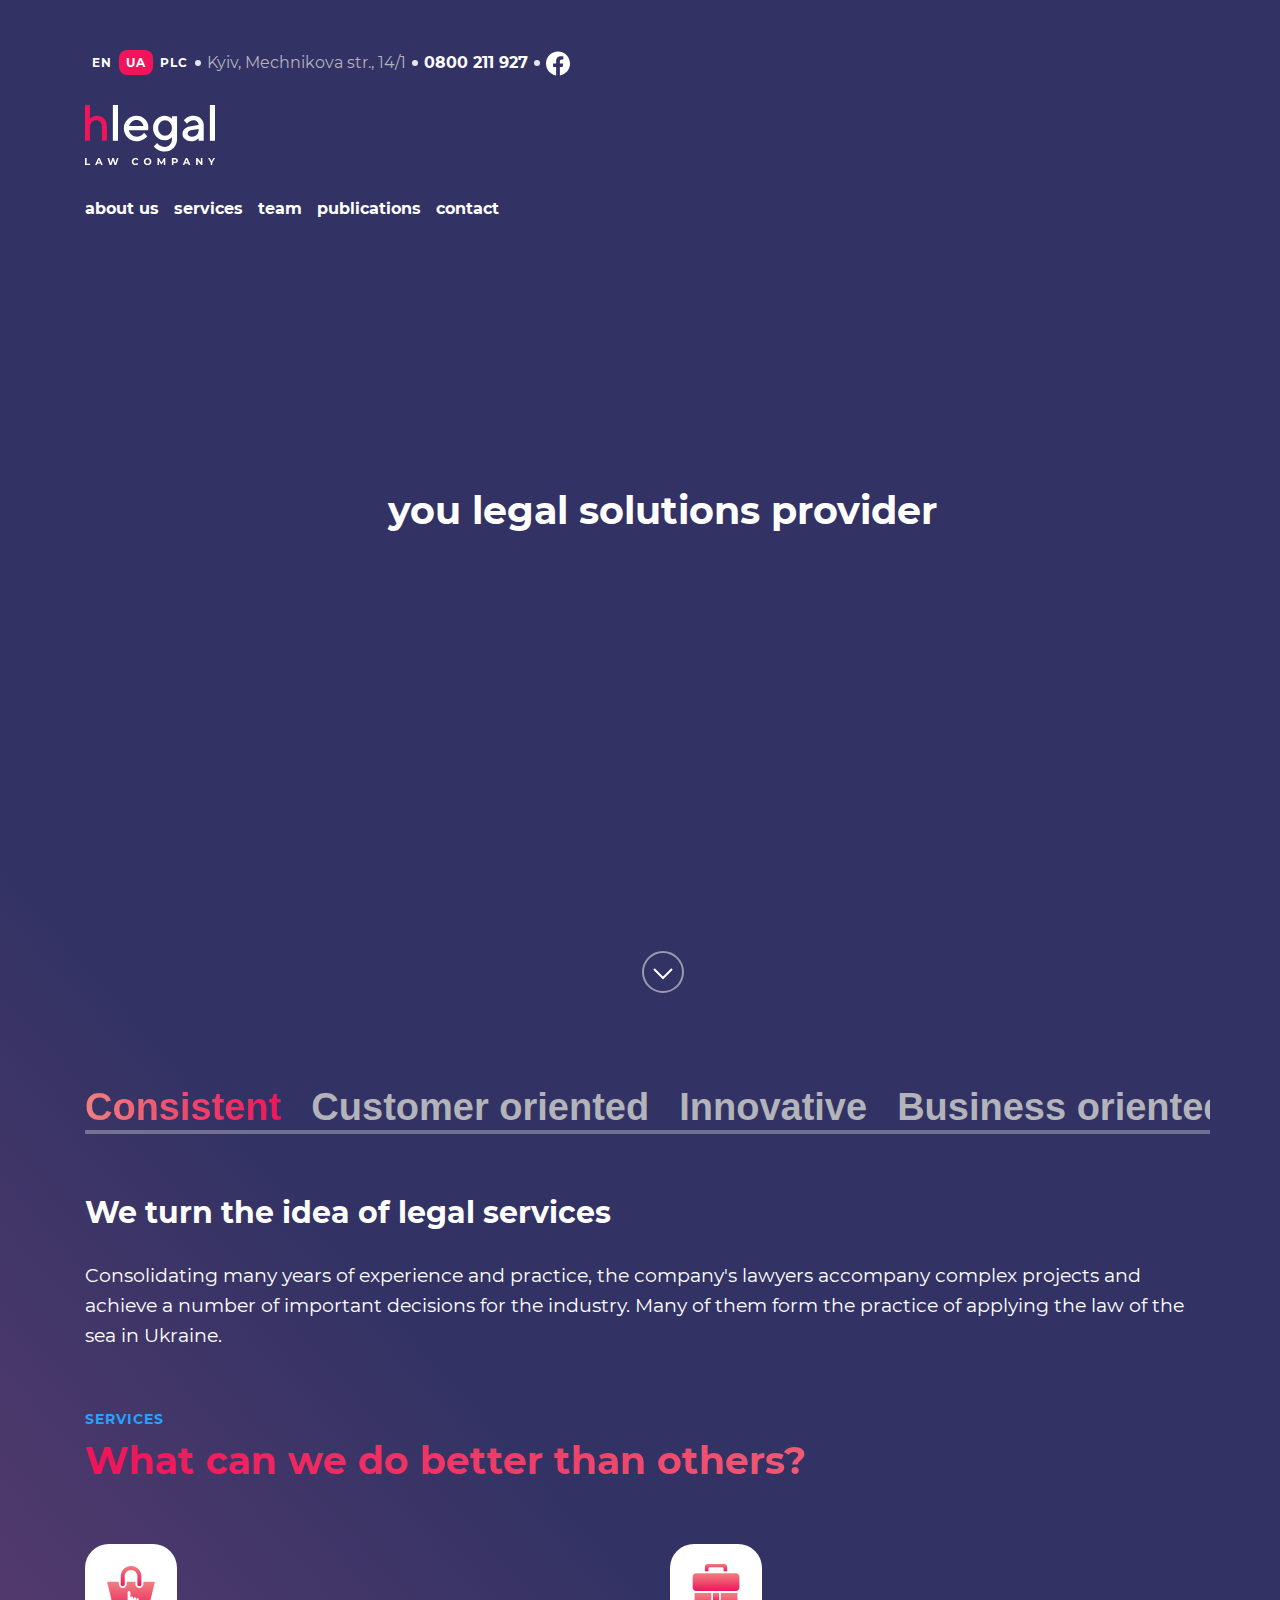
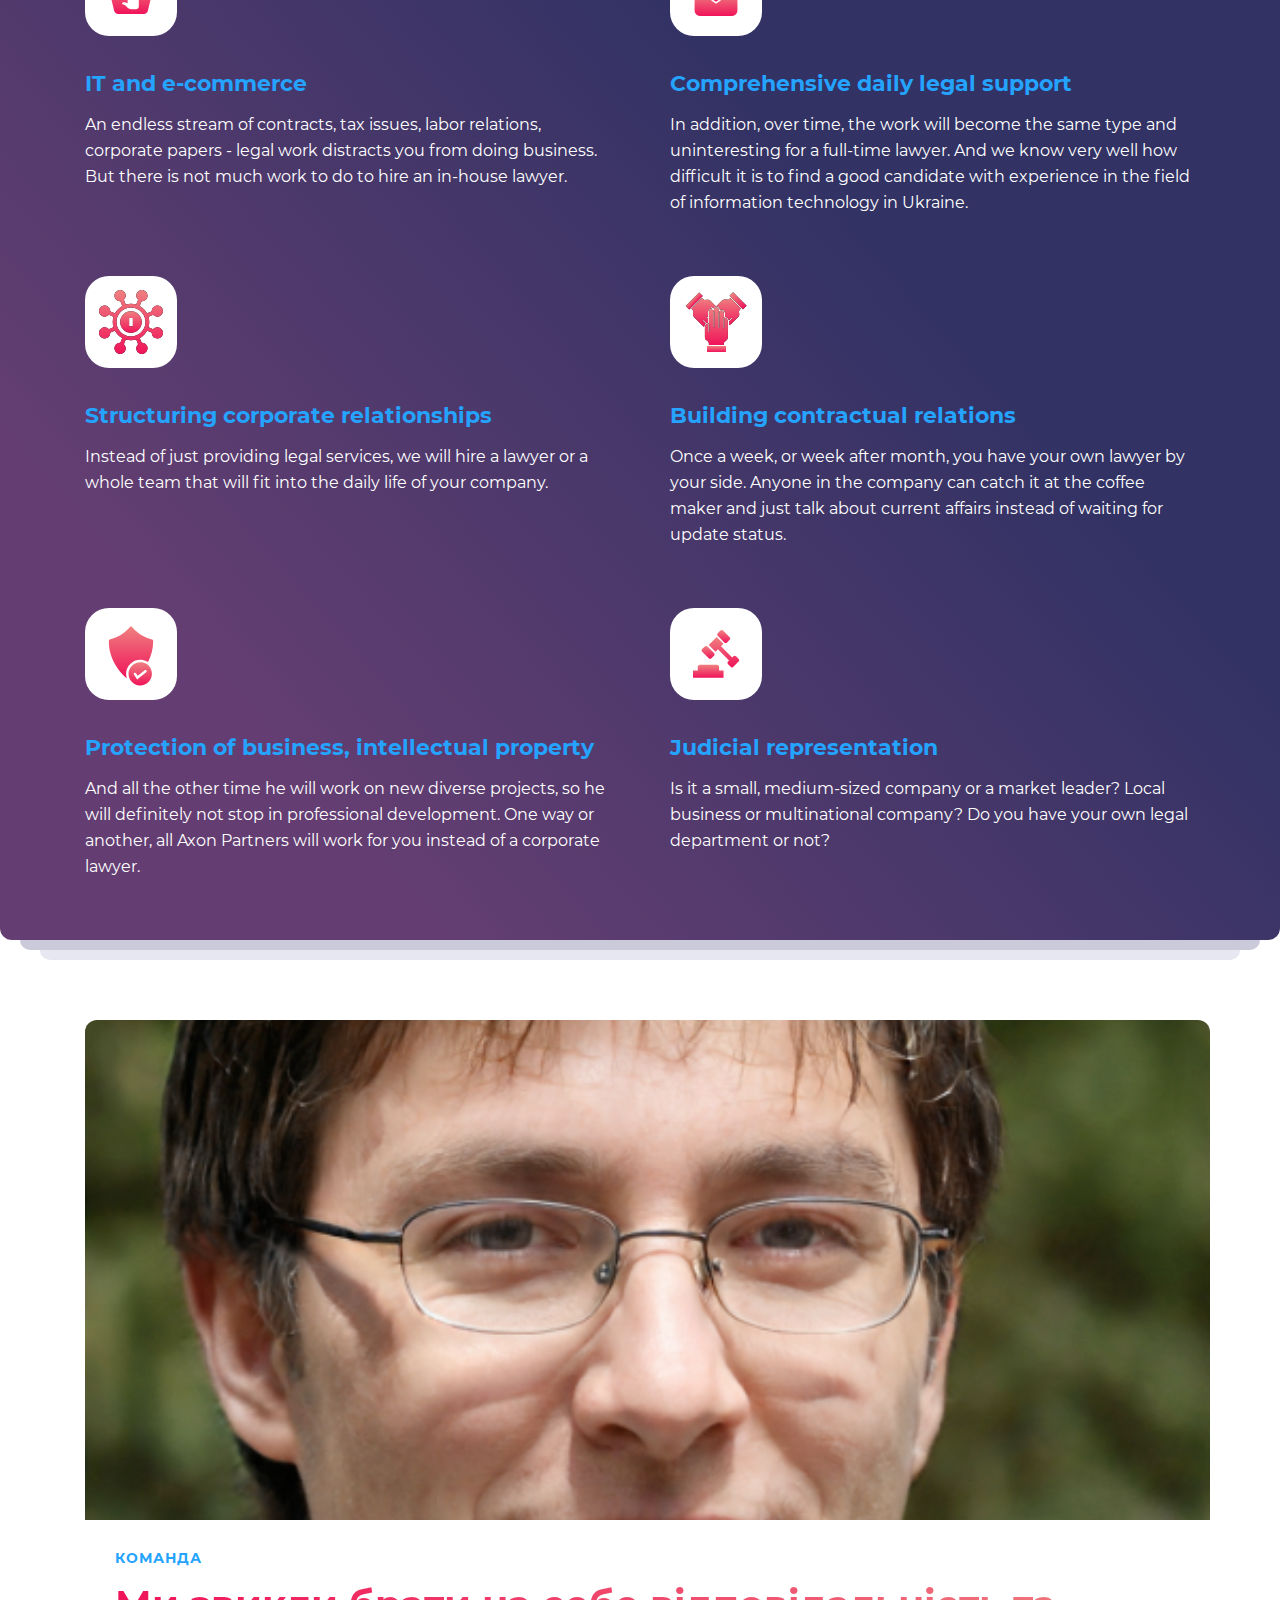
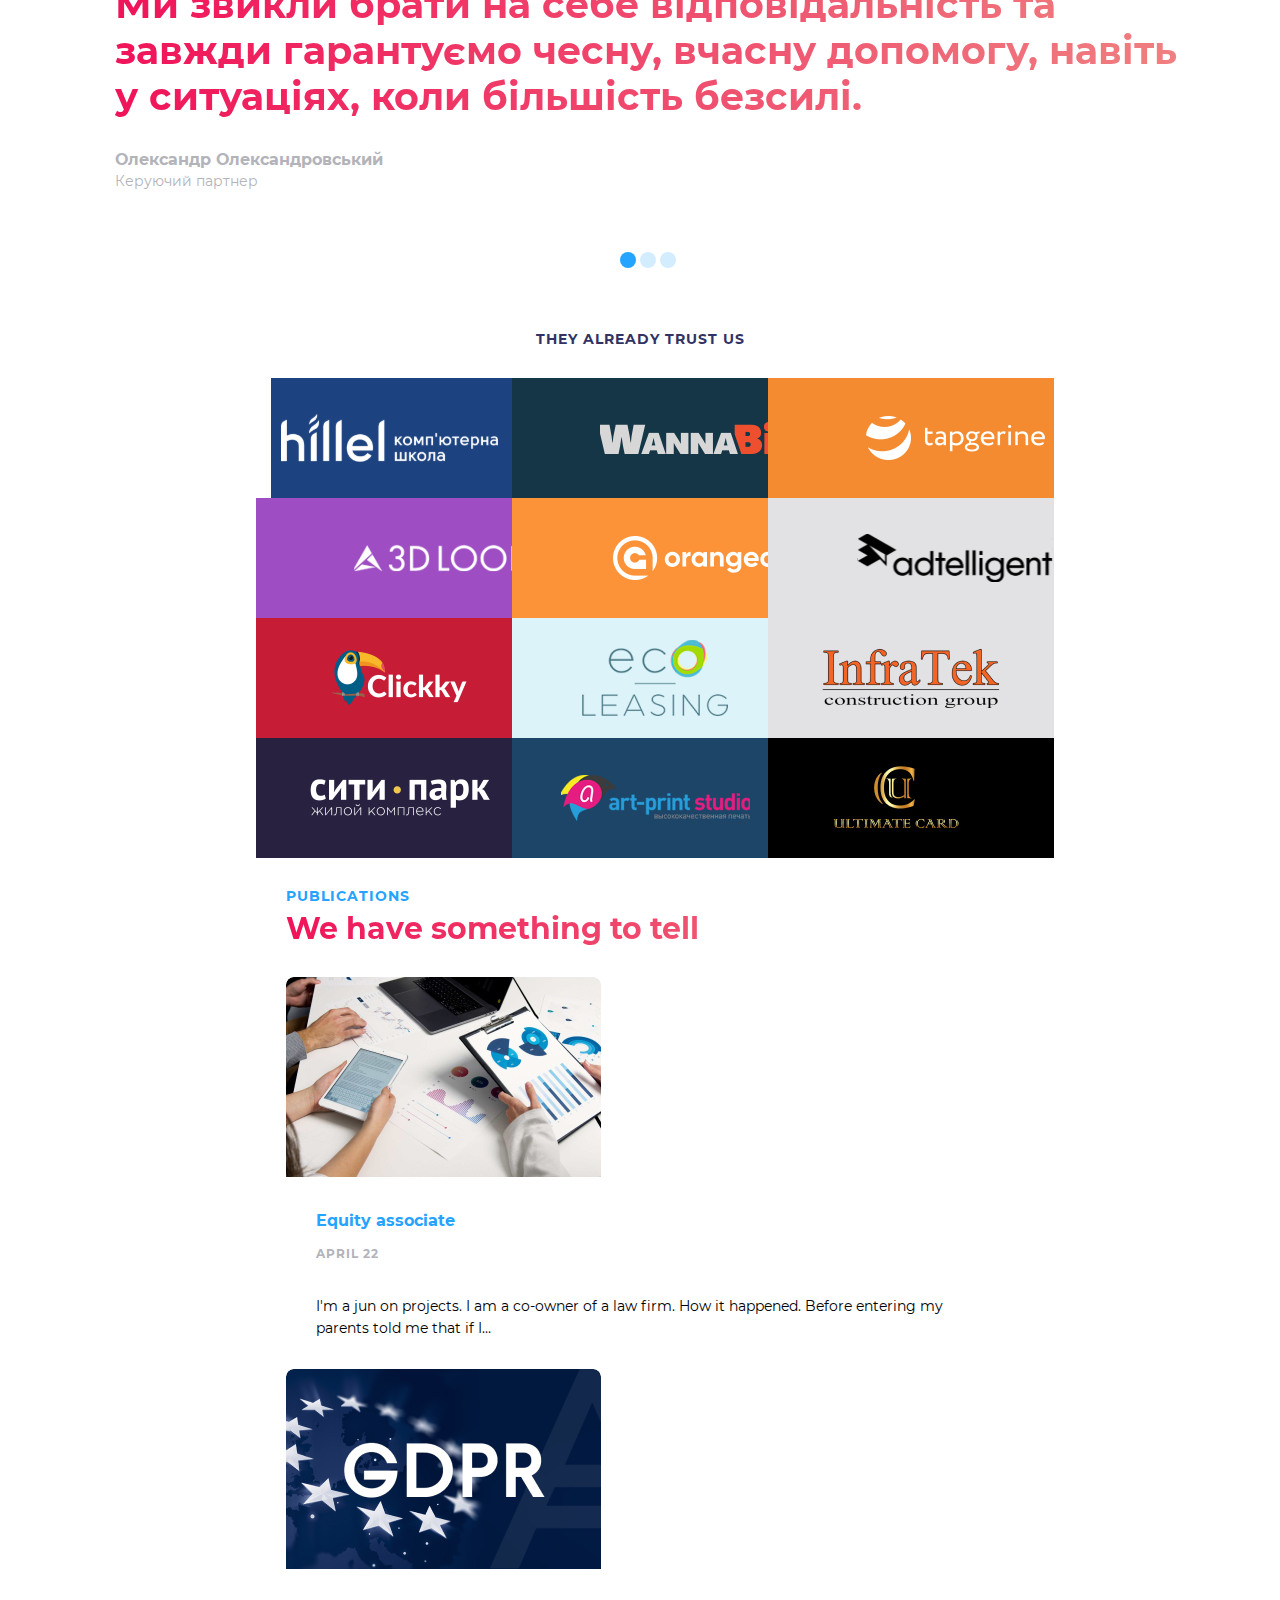
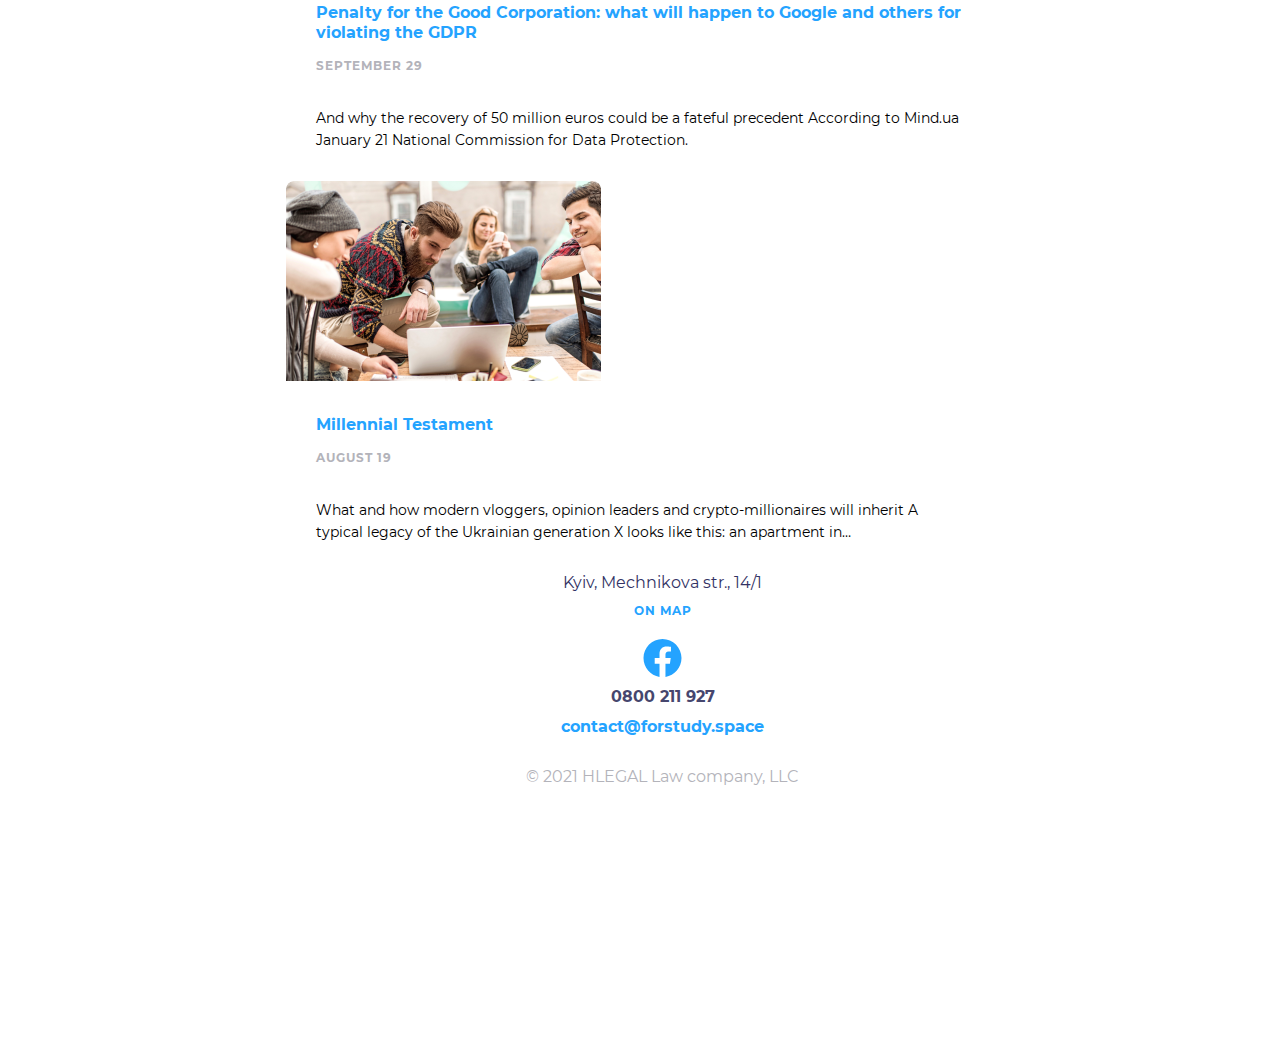
==== app/index.html @ 3f5acf81 "second rebuild" ====
<!DOCTYPE html>
<html lang="en">
<head>
    <meta charset="UTF-8">
    <meta http-equiv="X-UA-Compatible" content="IE=edge">
    <meta name="viewport" content="width=device-width, initial-scale=1.0">
    <link rel="stylesheet" href="css/style.css">
    <title>Document</title>
</head>
<body class="body">
    <div class="gradient">
        <div class="h-bg img-resonsive">
            <div class="container">
                <header class="header">
                    <div class="header__top">
                        <div class="header__lang">
                            <a class="header__lang-item" href="#">en</a>
                            <a class="header__lang-item header__lang-item--active" href="#">ua</a>
                            <a class="header__lang-item" href="#">plc</a>
                        </div>
                        <div class="header__adress">Kyiv, Mechnikova str., 14/1</div>
                        <a class="header__phone" href="tel:0800211927">0800 211 927</a>
                        <a class="header__fb" href="#">
                            <svg width="24" height="25" viewBox="0 0 24 25" fill="none" xmlns="http://www.w3.org/2000/svg">
                                <path d="M24 12.5733C24 5.90541 18.6274 0.5 12 0.5C5.37258 0.5 0 5.90541 0 12.5733C0 18.5995 4.38823 23.5943 10.125 24.5V16.0633H7.07813V12.5733H10.125V9.91343C10.125 6.88755 11.9165 5.21615 14.6576 5.21615C15.9705 5.21615 17.3438 5.45195 17.3438 5.45195V8.42313H15.8306C14.3399 8.42313 13.875 9.35379 13.875 10.3086V12.5733H17.2031L16.6711 16.0633H13.875V24.5C19.6118 23.5943 24 18.5995 24 12.5733Z" fill="white"/>
                                </svg>
                                
                        </a>
                    </div>
                    <div class="header__logos">
                        <a class="header__logo" href="#">
                            <img class="img-resonsive" src="./img/logo-white.svg" width="130" height="60"alt="">
                        </a>
                        <div class="header__page">
                            publications
                        </div>
                    </div>
                    <nav class="main-menu">
                        <button class="main-menu__btn" type="button"></button>
                        <ul class="main-menu__list">
                            <li><a href="#">about us</a></li>
                            <li><a href="#">services</a></li>
                            <li><a href="#">team</a></li>
                            <li><a href="#">publications</a></li>
                            <li class="main-menu__link"><a href="#">contact</a></li>
                        </ul>
                    </nav>
                </header>
                <div class="h-bg__content">
                    <h1>you legal solutions provider</h1>
                    <a id="scroll" href="#">
                        <svg width="42" height="42" viewBox="0 0 42 42" fill="none" xmlns="http://www.w3.org/2000/svg">
                        <circle opacity="0.5" cx="21" cy="21" r="20" stroke="white" stroke-width="2"/>
                        <path d="M12 18L21 27L30 18" stroke="white" stroke-width="2"/>
                        </svg>                        
                    </a>
                </div>
            </div>  
        </div>
        <div class="container">
            <section class="gradient-slider">
                <h2 class="visually-hidden">Slider</h2>
                <article class="gradient-slider__box" >
                    <h3 class="visually-hidden">Button</h3>
                    <button class="gradient-slider__btn" type="button">Consistent</button>
                    <button type="button">Customer oriented</button>
                    <button type="button">Innovative</button>
                    <button type="button">Business oriented</button>
                </article>
                <article class="gradient-slider__text">
                    <h3>We turn the idea of legal services</h3>
                    <p>Consolidating many years of experience and practice, the company's lawyers accompany complex projects and achieve a number of important decisions for the industry. Many of them form the practice of applying the law of the sea in Ukraine.</p>
                </article>
            </section>
            <section class="gradient-content">
                <a class="gradient-content__arrow" href="#">services</a>
                <h2 class="gradient-content__title" >What can we do better than others?</h2>
                <div class="gradient-content__block">
                    <article class="gradient-content__box">
                        <div class="gradient-content__icon">
                            <img src="./img/icon-1.svg" width="64" height="64" alt="ecommerce">
                        </div>
                        <h3>IT and e-commerce</h3>
                        <p>An endless stream of contracts, tax issues, labor relations, corporate papers - legal work distracts you from doing business. But there is not much work to do to hire an in-house lawyer.</p>
                    </article>
                    <article class="gradient-content__box">
                        <div class="gradient-content__icon">
                            <img src="./img/icon-2.svg" width="64" height="64" alt="ecommerce">
                        </div>
                        <h3>Comprehensive daily legal support</h3>
                        <p>In addition, over time, the work will become the same type and uninteresting for a full-time lawyer. And we know very well how difficult it is to find a good candidate with experience in the field of information technology in Ukraine.</p>
                    </article>
                    <article class="gradient-content__box">
                        <div class="gradient-content__icon">
                            <img src="./img/icon-3.svg" width="64" height="64" alt="ecommerce">
                        </div>
                        <h3>Structuring corporate relationships</h3>
                        <p>Instead of just providing legal services, we will hire a lawyer or a whole team that will fit into the daily life of your company.</p>
                    </article>
                    <article class="gradient-content__box">
                        <div class="gradient-content__icon">
                            <img src="./img/icon-4.svg" width="64" height="64" alt="ecommerce">
                        </div>
                        <h3>Building contractual relations</h3>
                        <p>Once a week, or week after month, you have your own lawyer by your side. Anyone in the company can catch it at the coffee maker and just talk about current affairs instead of waiting for update status.</p>
                    </article>
                    <article class="gradient-content__box">
                        <div class="gradient-content__icon">
                            <img src="./img/icon-5.svg" width="64" height="64" alt="ecommerce">
                        </div>
                        <h3>Protection of business, intellectual property</h3>
                        <p>And all the other time he will work on new diverse projects, so he will definitely not stop in professional development. One way or another, all Axon Partners will work for you instead of a corporate lawyer.</p>
                    </article>
                    <article class="gradient-content__box">
                        <div class="gradient-content__icon">
                            <img src="./img/icon-6.svg" width="64" height="64" alt="ecommerce">
                        </div>
                        <h3>Judicial representation</h3>
                        <p>Is it a small, medium-sized company or a market leader? Local business or multinational company? Do you have your own legal department or not?</p>
                    </article>
                </div>
            </section>
        </div>
    </div>
    <main class="main-content">
        <div class="container">
            <section class="main-content__slider">
                <h2 class="visually-hidden">Slider</h2>
                <article class="main-content__pic">
                    <h4 class="visually-hidden">pic</h4>
                    <img src="./img/man.png" alt="Managing partner">
                </article>
                <article class="main-content__text">
                    <h4 class="visually-hidden" >text</h4>
                    <a class="gradient-content__arrow" href="#">команда</a>
                    <p class="main-content__title">Ми звикли брати на себе відповідальність та завжди гарантуємо чесну, вчасну допомогу, навіть у ситуаціях, коли більшість безсилі.</p>
                    <p class="main-content__regular">Олександр Олександровський</p>
                    <p class="main-content__small">Керуючий партнер</p>
                </article>
                <article class="main-content__btn">
                    <button class="main-content__circle main-content__circle--active" type="button"></button>
                    <button class="main-content__circle" type="button"></button>
                    <button class="main-content__circle" type="button"></button>
                </article>
            </section>
        </div>
            <div class="container container--clients"">
            <section class="main-content__clients">
                <h2>They already trust us</h2>
                <div class="main-content__grid">
                    <article class="main-content__list-1">
                        <img  src="./img/hillel.svg" alt="Hillel">
                    </article>
                    <article class="main-content__list-2">
                        <img  src="./img/biz.svg" alt="Biz">
                    </article>
                    <article class="main-content__list-3">
                        <img  src="./img/tapgerine.svg" alt="Tapgerine">
                    </article>
                    <article class="main-content__list-4">
                        <img  src="./img/3dlook.svg" alt="3d look">
                    </article>
                    <article class="main-content__list-5">
                        <img  src="./img/orangear.svg" alt="Orangear">
                    </article>
                    <article class="main-content__list-6">
                        <img  src="./img/adtelligent.svg" alt="adtelligent">
                    </article>
                    <article class="main-content__list-7 main-content__list--none">
                        <img  src="./img/clickky.png" alt="clickky">
                    </article>
                    <article class="main-content__list-8 main-content__list--none">
                        <img  src="./img/ecolease.png" alt="ecolease">
                    </article>
                    <article class="main-content__list-9 main-content__list--none">
                        <img  src="./img/infra.png" alt="infra">
                    </article>
                    <article class="main-content__list-10 main-content__list--none">
                        <img  src="./img/park.png" alt="park">
                    </article>
                    <article class="main-content__list-11 main-content__list--none">
                        <img  src="./img/art-print.png" alt="art-print">
                    </article>
                    <article class="main-content__list-12 main-content__list--none">
                        <img  src="./img/card.png" alt="card">
                    </article>
                </div>
            </section>
            <section class="main-content__recommended">
                <a class="main-content__arrow" href="#">Publications</a>
                <h2>We have something to tell</h2>
                <article class="main-content__item">
                    <h4 class="visually-hidden">                  </h4>
                    <img src="./img/item-1.png" alt="tablet">
                    <div class="main-content__box">
                        <h3>Equity associate</h3>
                        <p class="main-content__date">April 22</p>
                        <p class="main-content__info">I'm a jun on projects. I am a co-owner of a law firm. How it happened. Before entering my parents told me that if I…</p>
                    </div>
                </article>
                <article class="main-content__item">
                    <h4 class="visually-hidden">                  </h4>
                    <img src="./img/item-2.png" alt="tablet">
                    <div class="main-content__box">
                        <h3>Penalty for the Good Corporation: what will happen to Google and others for violating the GDPR</h3>
                        <p class="main-content__date">September 29</p>
                        <p class="main-content__info">And why the recovery of 50 million euros could be a fateful precedent According to Mind.ua January 21 National Commission for Data Protection.</p>
                    </div>
                </article>
                <article class="main-content__item">
                    <h4 class="visually-hidden">                  </h4>
                    <img src="./img/item-3.png" alt="tablet">
                    <div class="main-content__box">
                        <h3>Millennial Testament</h3>
                        <p class="main-content__date">August 19</p>
                        <p class="main-content__info">What and how modern vloggers, opinion leaders and crypto-millionaires will inherit A typical legacy of the Ukrainian generation X looks like this: an apartment in…</p>
                    </div>
                </article>
            </section>
        </div>
    </main>
    <footer class="footer">
        <div class="container">
            <div class="footer__box">
                    <p class="footer__adress">Kyiv, Mechnikova str., 14/1</p>
                    <p class="footer__map">On map</p>
                    <a class="footer__fb" href="#">
                        <svg width="39" height="38" viewBox="0 0 39 38" fill="none" xmlns="http://www.w3.org/2000/svg">
                        <path d="M38.5 19.1161C38.5 8.55857 29.9934 0 19.5 0C9.00658 0 0.5 8.55857 0.5 19.1161C0.5 28.6575 7.44803 36.5659 16.5312 38V24.6419H11.707V19.1161H16.5312V14.9046C16.5312 10.1136 19.3678 7.46723 23.7078 7.46723C25.7866 7.46723 27.9609 7.84059 27.9609 7.84059V12.545H25.5651C23.2048 12.545 22.4688 14.0185 22.4688 15.5302V19.1161H27.7383L26.8959 24.6419H22.4688V38C31.552 36.5659 38.5 28.6575 38.5 19.1161Z" fill="#24A3FF"/>
                        </svg>
                    </a>
                    <a class="footer__phone" href="tel:0800211927">0800 211 927</a>
                    <a class="footer__email" href="mailto:contact@forstudy.space">contact@forstudy.space</a>             
                    <p class="footer__text">© 2021 HLEGAL Law company, LLC</p>
                
            </div>
            
        </div>
        <br><br><br><br><br><br><br>
        <br><br><br><br><br><br><br>
    </footer>
</body>
</html>
---- app/css/style.css ----
@font-face {
  font-family: 'Montserrat';
  src: url("../fonts/montserrat_bold.woff2") format("woff2"), url("../fonts/montserrat_bold.woff") format("woff");
  font-weight: 700;
  font-style: normal;
}

@font-face {
  font-family: 'Montserrat';
  src: url("../fonts/montserrat_regular.woff2") format("woff2"), url("../fonts/montserrat_regular.woff") format("woff");
  font-weight: 400;
  font-style: normal;
}

* {
  -webkit-box-sizing: border-box;
          box-sizing: border-box;
  margin: 0;
  text-decoration: none;
}

.body {
  font-family: 'Montserrat', 'Times New Roman', sans-serif;
  font-style: normal;
  font-weight: 400;
}

.container {
  max-width: 1230px;
  min-width: 375px;
  margin: 0 auto;
  padding: 0 15px;
}

.visually-hidden {
  position: absolute;
  width: 1px;
  height: 1px;
  margin: -1px;
  border: 0;
  padding: 0;
  clip: rect(0 0 0 0);
  overflow: hidden;
}

.img-resonsive {
  max-width: 100%;
  height: auto;
}

@media screen and (min-width: 768px) {
  .container {
    padding-left: 60px;
  }
  .container--clients {
    max-width: 768px;
    padding-left: 15px;
  }
}

.h-bg {
  background-image: url(../../img/symbol-sm.png);
  background-repeat: no-repeat;
  -o-object-fit: cover;
     object-fit: cover;
  height: 600px;
}

.h-bg__content {
  display: -webkit-box;
  display: -ms-flexbox;
  display: flex;
  -webkit-box-orient: vertical;
  -webkit-box-direction: normal;
      -ms-flex-direction: column;
          flex-direction: column;
  -webkit-box-align: center;
      -ms-flex-align: center;
          align-items: center;
  -webkit-box-pack: justify;
      -ms-flex-pack: justify;
          justify-content: space-between;
  height: 339px;
}

.h-bg__content h1 {
  font-weight: 700;
  font-size: 38px;
  line-height: 46px;
  text-align: center;
  color: #FFFFFF;
}

.h-bg__content a {
  width: 42px;
  height: 42px;
}

.h-bg__content a:hover circle {
  stroke: #F0145A;
}

.h-bg__content a:hover path {
  stroke: #F0145A;
}

@media screen and (min-width: 768px) {
  .h-bg {
    background-image: url(../../img/symbol-tabl.png);
    background-repeat: no-repeat;
    height: 1024px;
  }
  .h-bg__content {
    height: 505px;
  }
}

.header {
  display: grid;
  grid-template-columns: 1fr -webkit-min-content;
  grid-template-columns: 1fr min-content;
  grid-template-rows: -webkit-min-content -webkit-min-content;
  grid-template-rows: min-content min-content;
  -webkit-box-align: center;
      -ms-flex-align: center;
          align-items: center;
  padding-bottom: 129px;
}

.header__top {
  grid-column: span 2;
  display: -webkit-box;
  display: -ms-flexbox;
  display: flex;
  -webkit-box-pack: justify;
      -ms-flex-pack: justify;
          justify-content: space-between;
  -webkit-box-align: center;
      -ms-flex-align: center;
          align-items: center;
  padding: 10px 15px;
  background: rgba(245, 245, 250, 0.2);
  margin: 0 -15px;
}

.header__lang {
  display: -webkit-box;
  display: -ms-flexbox;
  display: flex;
}

.header__lang-item {
  font-weight: 700;
  font-size: 12px;
  line-height: 15px;
  color: #ffffff;
  text-align: center;
  letter-spacing: 1px;
  text-decoration: none;
  text-transform: uppercase;
  padding: 5px 7px;
  border-radius: 8px;
}

.header__lang-item:not(.header__lang-item--active):hover {
  color: #ffffff;
  background-color: #F0145A;
}

.header__lang-item--active {
  color: #ffffff;
  background-color: #F0145A;
}

.header__phone {
  font-weight: 700;
  font-size: 16px;
  line-height: 20px;
  color: #ffffff;
  text-decoration: none;
}

.header__phone:hover {
  color: #F0145A;
}

.header__adress {
  font-weight: 400;
  font-size: 16px;
  line-height: 20px;
  color: #B3B3BA;
}

.header__fb {
  width: 24px;
  height: 24px;
}

.header__fb:hover path {
  fill: #F0145A;
}

.header__adress, .header__fb {
  display: none;
}

.header__logos {
  display: -webkit-box;
  display: -ms-flexbox;
  display: flex;
  -webkit-box-align: start;
      -ms-flex-align: start;
          align-items: flex-start;
}

.header__logo {
  padding-top: 15px;
  width: 69px;
}

.header__page {
  font-weight: 400;
  font-size: 20px;
  line-height: 24px;
  color: #ffffff;
  display: none;
  -webkit-box-align: center;
      -ms-flex-align: center;
          align-items: center;
}

.header__page::before {
  content: '';
  display: inline-block;
  width: 13px;
  height: 26px;
  background-image: url("../../img/slash-verysmall.svg");
  background-size: 13px 26px;
}

@media screen and (min-width: 768px) {
  .header {
    grid-template-columns: 1fr -webkit-min-content;
    grid-template-columns: 1fr min-content;
    grid-template-rows: -webkit-min-content -webkit-min-content;
    grid-template-rows: min-content min-content;
    padding-bottom: 269px;
    padding-top: 50px;
  }
  .header__top {
    display: -webkit-box;
    display: -ms-flexbox;
    display: flex;
    -webkit-box-pack: start;
        -ms-flex-pack: start;
            justify-content: flex-start;
    -webkit-box-align: center;
        -ms-flex-align: center;
            align-items: center;
    padding: 0 15px;
    background: none;
  }
  .header__adress {
    display: -webkit-box;
    display: -ms-flexbox;
    display: flex;
    -webkit-box-align: center;
        -ms-flex-align: center;
            align-items: center;
  }
  .header__adress::before {
    content: '';
    margin-right: 6px;
    display: inline-block;
    width: 6px;
    height: 6px;
    border-radius: 50%;
    background-color: #E6E6F0;
  }
  .header__phone {
    display: -webkit-box;
    display: -ms-flexbox;
    display: flex;
    -webkit-box-align: center;
        -ms-flex-align: center;
            align-items: center;
  }
  .header__phone::before {
    content: '';
    margin: 0 6px;
    display: inline-block;
    width: 6px;
    height: 6px;
    border-radius: 50%;
    background-color: #E6E6F0;
  }
  .header__phone::after {
    content: '';
    margin: 0 6px;
    display: inline-block;
    width: 6px;
    height: 6px;
    border-radius: 50%;
    background-color: #E6E6F0;
  }
  .header__fb {
    display: block;
  }
  .header__logos {
    grid-column: span 2;
  }
  .header__logo {
    padding: 30px 0;
    width: 130px;
  }
}

.main-menu__btn {
  width: 32px;
  height: 32px;
  background-image: url(../../img/hamburger-white.png);
  border: 0;
  background-color: transparent;
  cursor: pointer;
}

.main-menu__list {
  position: absolute;
  right: 0;
  top: 102px;
  width: 100%;
  list-style: none;
  padding: 64px 12px 12px 12px;
  text-align: center;
  background: #FFFFFF;
  border-radius: 12px 12px 0px 0px;
  display: none;
}

.main-menu__list li:not(:last-child) {
  padding-bottom: 15px;
}

.main-menu__list a {
  font-weight: 700;
  font-size: 24px;
  line-height: 29px;
  color: #24A3FF;
  text-decoration: none;
  padding: 7px 0;
}

.main-menu__list a:hover {
  color: #0085FF;
}

.main-menu__list a:active {
  color: #006CCF;
}

.main-menu__list .accent {
  color: #F0145A;
}

@media screen and (min-width: 768px) {
  .main-menu__btn {
    display: none;
  }
  .main-menu__list {
    position: relative;
    right: 0;
    top: 0;
    display: -webkit-box;
    display: -ms-flexbox;
    display: flex;
    list-style: none;
    padding: 12px;
    text-align: center;
    background: none;
    border-radius: 0;
    padding: 0;
  }
  .main-menu__list li {
    margin-right: 15px;
    padding: 0;
  }
  .main-menu__list li:not(:last-child) {
    padding-bottom: 0;
  }
  .main-menu__list li a {
    padding-bottom: 3px;
    font-weight: 700;
    font-size: 16px;
    line-height: 20px;
    color: #ffffff;
  }
  .main-menu__list li a:hover {
    color: #ffffff;
    border-bottom: 2px solid #ffffff;
  }
  .main-menu__list li a:active {
    color: #F0145A;
    border-bottom: 2px solid #F0145A;
  }
}

.gradient {
  position: relative;
  background: linear-gradient(228.57deg, #323264 11.93%, #323264 57.17%, #643E72 87.46%);
  border-radius: 0px 0px 12px 12px;
}

.gradient::before {
  content: '';
  background: #CACADB;
  border-radius: 0px 0px 12px 12px;
  position: absolute;
  left: 20px;
  right: 20px;
  bottom: -10px;
  height: 10px;
}

.gradient::after {
  content: '';
  background: #E7E7F2;
  border-radius: 0px 0px 12px 12px;
  position: absolute;
  left: 40px;
  right: 40px;
  bottom: -20px;
  height: 10px;
}

.gradient-slider {
  padding: 30px 15px;
}

.gradient-slider__box {
  display: -webkit-box;
  display: -ms-flexbox;
  display: flex;
  overflow: auto;
  overflow: -mon-scrollbars-none;
  -ms-overflow-style: none;
  border-bottom: 4px solid rgba(255, 255, 255, 0.3);
}

.gradient-slider__box::-webkit-scrollbar {
  width: 0;
}

.gradient-slider__box button {
  white-space: nowrap;
  font-weight: 700;
  font-size: 30px;
  line-height: 37px;
  color: #B3B3BA;
  background-color: transparent;
  border: none;
  padding: 0;
  margin-right: 30px;
}

.gradient-slider__btn {
  background: linear-gradient(90.13deg, #EF8080 0.84%, #F0145A 99.96%);
  -webkit-background-clip: text;
  -webkit-text-fill-color: transparent;
  background-clip: text;
  text-fill-color: transparent;
  font-weight: 700;
  font-size: 30px;
  line-height: 37px;
}

.gradient-slider__text {
  padding-top: 30px;
}

.gradient-slider__text h3 {
  font-weight: 700;
  font-size: 20px;
  line-height: 24px;
  color: #ffffff;
  padding-bottom: 30px;
}

.gradient-slider__text p {
  font-weight: 400;
  font-size: 19px;
  line-height: 30px;
  color: #ffffff;
}

@media screen and (min-width: 768px) {
  .gradient-slider {
    padding: 60px 30px 60px 0;
  }
  .gradient-slider button {
    white-space: nowrap;
    font-size: 38px;
    line-height: 46px;
    margin-right: 30px;
  }
  .gradient-slider__text {
    padding-right: 15px;
    padding-top: 60px;
  }
  .gradient-slider__text h3 {
    font-weight: 700;
    font-size: 30px;
    line-height: 37px;
    color: #ffffff;
    padding-bottom: 30px;
  }
}

.gradient-content {
  padding: 0px 15px 60px;
}

.gradient-content__block {
  display: grid;
  grid-template-columns: 1fr;
  grid-template-rows: repeat(6, -webkit-min-content);
  grid-template-rows: repeat(6, min-content);
}

.gradient-content__arrow {
  display: -webkit-box;
  display: -ms-flexbox;
  display: flex;
  -webkit-box-align: center;
      -ms-flex-align: center;
          align-items: center;
  padding-bottom: 10px;
  font-weight: 700;
  font-size: 14px;
  line-height: 17px;
  color: #24A3FF;
  letter-spacing: 1px;
  text-transform: uppercase;
  text-decoration: none;
}

.gradient-content__arrow::after {
  content: '';
  display: inline-block;
  background-image: url(../../img/arrow.svg);
  width: 12px;
  height: 13px;
}

.gradient-content__title {
  background: linear-gradient(90.13deg, #F0145A 0.84%, #EF8080 99.96%);
  -webkit-background-clip: text;
  -webkit-text-fill-color: transparent;
  background-clip: text;
  text-fill-color: transparent;
  font-weight: 700;
  font-size: 30px;
  line-height: 37px;
}

.gradient-content__box {
  padding-top: 30px;
}

.gradient-content__box h3 {
  font-weight: 700;
  font-size: 22px;
  line-height: 27px;
  color: #24A3FF;
  padding-top: 30px;
  padding-bottom: 15px;
}

.gradient-content__box p {
  font-weight: 400;
  font-size: 16px;
  line-height: 26px;
  color: #ffffff;
}

.gradient-content__icon {
  display: inline-block;
  background: #ffffff;
  border-radius: 24px;
  padding: 14px;
}

.gradient-content__icon img {
  display: block;
}

@media screen and (min-width: 768px) {
  .gradient-content {
    padding-left: 0;
    padding-right: 30px;
  }
  .gradient-content__title {
    font-size: 38px;
    line-height: 46px;
  }
  .gradient-content__block {
    display: grid;
    grid-template-columns: 1fr  1fr;
    grid-template-rows: repeat(3, -webkit-min-content);
    grid-template-rows: repeat(3, min-content);
    gap: 60px;
    padding-top: 60px;
    padding-right: 15px;
  }
  .gradient-content__box {
    padding-top: 0;
  }
  .gradient-content__box h3 {
    font-weight: 700;
    font-size: 22px;
    line-height: 27px;
    color: #24A3FF;
    padding-top: 30px;
    padding-bottom: 15px;
  }
  .gradient-content__box p {
    font-weight: 400;
    font-size: 16px;
    line-height: 26px;
    color: #ffffff;
  }
}

.main-content {
  padding-top: 50px;
}

.main-content__slider {
  margin: 0 15px;
  display: grid;
  grid-template-columns: 315px;
  grid-template-rows: -webkit-min-content -webkit-min-content -webkit-min-content;
  grid-template-rows: min-content min-content min-content;
}

.main-content__pic img {
  height: 500px;
  width: 100%;
  -o-object-fit: cover;
     object-fit: cover;
  display: block;
  border-radius: 12px 12px 0px 0px;
}

.main-content__text {
  padding: 30px;
}

.main-content__title {
  background: linear-gradient(90.13deg, #F0145A 0.84%, #EF8080 99.96%);
  -webkit-background-clip: text;
  -webkit-text-fill-color: transparent;
  background-clip: text;
  text-fill-color: transparent;
  font-weight: 700;
  font-size: 30px;
  line-height: 37px;
  padding-top: 5px;
  padding-bottom: 30px;
}

.main-content__regular {
  font-weight: 700;
  font-size: 16px;
  line-height: 20px;
  color: #B3B3BA;
}

.main-content__small {
  font-weight: 400;
  font-size: 14px;
  line-height: 22px;
  color: #B3B3BA;
}

.main-content__btn {
  justify-self: center;
}

.main-content__circle {
  width: 16px;
  height: 16px;
  border-radius: 50%;
  border: 0;
  background-color: rgba(36, 163, 255, 0.2);
}

.main-content__circle:hover:not(.main-content__circle--active) {
  background-color: rgba(36, 163, 255, 0.6);
}

.main-content__circle--active {
  background-color: #24a3ff;
}

.main-content__circle:active {
  background-color: #24a3ff;
}

.main-content__clients {
  text-align: center;
  padding-top: 60px;
}

.main-content__clients h2 {
  font-weight: 700;
  font-size: 14px;
  line-height: 17px;
  color: #323264;
  letter-spacing: 1px;
  text-transform: uppercase;
  padding-bottom: 30px;
}

.main-content__list--none {
  display: none;
}

.main-content__list-1 {
  height: 120px;
  background: #1C4280;
  margin: 0 -15px;
}

.main-content__list-1 img {
  padding: 36px 79px;
}

.main-content__list-2 {
  height: 120px;
  background: #143646;
  margin: 0 -15px;
}

.main-content__list-2 img {
  padding: 44px 88px;
}

.main-content__list-3 {
  height: 120px;
  background: transparent;
  margin: 0 -15px;
  background: -webkit-gradient(linear, left bottom, left top, from(#F48B30), to(#F48B30)), #F48B30;
  background: linear-gradient(0deg, #F48B30, #F48B30), #F48B30;
}

.main-content__list-3 img {
  padding: 38px 98px;
}

.main-content__list-4 {
  height: 120px;
  background: #9E4DC3;
  margin: 0 -15px;
}

.main-content__list-4 img {
  padding: 39px 97px 39px 98px;
}

.main-content__list-5 {
  height: 120px;
  background: #FD9339;
  margin: 0 -15px;
}

.main-content__list-5 img {
  padding: 38px 100px 38px 101px;
}

.main-content__list-6 {
  height: 120px;
  background: #E2E2E4;
  margin: 0 -15px;
}

.main-content__list-6 img {
  padding: 36px 90px 36px 89px;
}

.main-content__list-7 {
  height: 120px;
  background: #C71C36;
  margin: 0 -15px;
}

.main-content__list-7 img {
  padding: 29px 59px 30px;
}

.main-content__list-8 {
  height: 120px;
  background: #DCF3F9;
  margin: 0 -15px;
}

.main-content__list-8 img {
  padding: 22px 55px;
}

.main-content__list-9 {
  height: 120px;
  background: #E2E2E4;
  margin: 0 -15px;
}

.main-content__list-9 img {
  padding: 30px 37px;
}

.main-content__list-10 {
  height: 120px;
  background: #282240;
  margin: 0 -15px;
}

.main-content__list-10 img {
  padding: 41px 37px 41px 38px;
}

.main-content__list-11 {
  height: 120px;
  background: #1D4568;
  margin: 0 -15px;
}

.main-content__list-11 img {
  padding: 37px 33px 37px 34px;
}

.main-content__list-12 {
  height: 120px;
  background: #000000;
  margin: 0 -15px;
}

.main-content__list-12 img {
  padding: 13px 52px 12px;
  display: block;
}

.main-content__recommended {
  display: grid;
  grid-template-columns: 1fr;
  grid-template-rows: 3 1fr;
  padding: 30px 15px 0;
}

.main-content__recommended h2 {
  background: linear-gradient(90.13deg, #F0145A 0.84%, #EF8080 99.96%);
  -webkit-background-clip: text;
  -webkit-text-fill-color: transparent;
  background-clip: text;
  text-fill-color: transparent;
  font-weight: 700;
  font-size: 30px;
  line-height: 37px;
  padding-top: 5px;
  padding-bottom: 30px;
}

.main-content__arrow {
  font-weight: 700;
  font-size: 14px;
  line-height: 17px;
  color: #24A3FF;
  display: -webkit-box;
  display: -ms-flexbox;
  display: flex;
  -webkit-box-align: center;
      -ms-flex-align: center;
          align-items: center;
  letter-spacing: 1px;
  text-transform: uppercase;
  text-decoration: none;
}

.main-content__arrow::after {
  content: '';
  display: inline-block;
  background-image: url(../../img/arrow.svg);
  width: 12px;
  height: 13px;
}

.main-content__item img {
  border-radius: 8px 8px 0px 0px;
}

.main-content__box {
  padding: 30px;
}

.main-content__box h3 {
  font-weight: 700;
  font-size: 16px;
  line-height: 20px;
  color: #24A3FF;
}

.main-content__date {
  font-weight: 700;
  font-size: 12px;
  line-height: 15px;
  color: #B3B3BA;
  letter-spacing: 1px;
  text-transform: uppercase;
  padding-top: 15px;
  padding-bottom: 34px;
}

.main-content__info {
  font-weight: 400;
  font-size: 14px;
  line-height: 22px;
  color: #000000;
}

@media screen and (min-width: 768px) {
  .main-content {
    padding-top: 80px;
  }
  .main-content__slider {
    margin: 0;
    padding-right: 30px;
    display: grid;
    grid-template-columns: 1fr;
    grid-template-rows: -webkit-min-content -webkit-min-content -webkit-min-content;
    grid-template-rows: min-content min-content min-content;
  }
  .main-content__title {
    font-size: 38px;
    line-height: 46px;
  }
  .main-content__text {
    padding-bottom: 60px;
  }
  .main-content__clients {
    text-align: center;
    padding-top: 60px;
  }
  .main-content__grid {
    display: grid;
    grid-template-columns: repeat(3, 256px);
    grid-template-rows: repeat(4, 120px);
  }
  .main-content__list--none {
    display: block;
  }
  .main-content__list-1 {
    width: 256px;
    height: 120px;
    margin: 0;
  }
  .main-content__list-1 img {
    padding: 0;
    padding-top: 36px;
    padding-right: 20px;
  }
}

.footer__box {
  display: grid;
  grid-template-columns: 1fr;
  grid-template-rows: repeat(6, -webkit-min-content);
  grid-template-rows: repeat(6, min-content);
  justify-items: center;
  text-align: center;
}

.footer__adress {
  font-weight: 400;
  font-size: 16px;
  line-height: 20px;
  color: #323264;
}

.footer__map {
  padding-top: 10px;
  padding-bottom: 21px;
  font-weight: 700;
  font-size: 12px;
  line-height: 15px;
  color: #24A3FF;
  letter-spacing: 1px;
  text-transform: uppercase;
}

.footer__fb {
  display: inline-block;
  width: 39px;
  height: 38px;
}

.footer__fb:hover path {
  fill: #F0145A;
}

.footer__phone {
  margin: 10px 0;
  font-weight: 700;
  font-size: 16px;
  line-height: 20px;
  color: #46466E;
}

.footer__email {
  margin-bottom: 30px;
  font-weight: 700;
  font-size: 16px;
  line-height: 20px;
  color: #24A3FF;
}

.footer__email:hover {
  color: #F0145A;
}

.footer__text {
  font-weight: 400;
  font-size: 16px;
  line-height: 20px;
  color: #B3B3BA;
}

/*# sourceMappingURL=style.css.map */
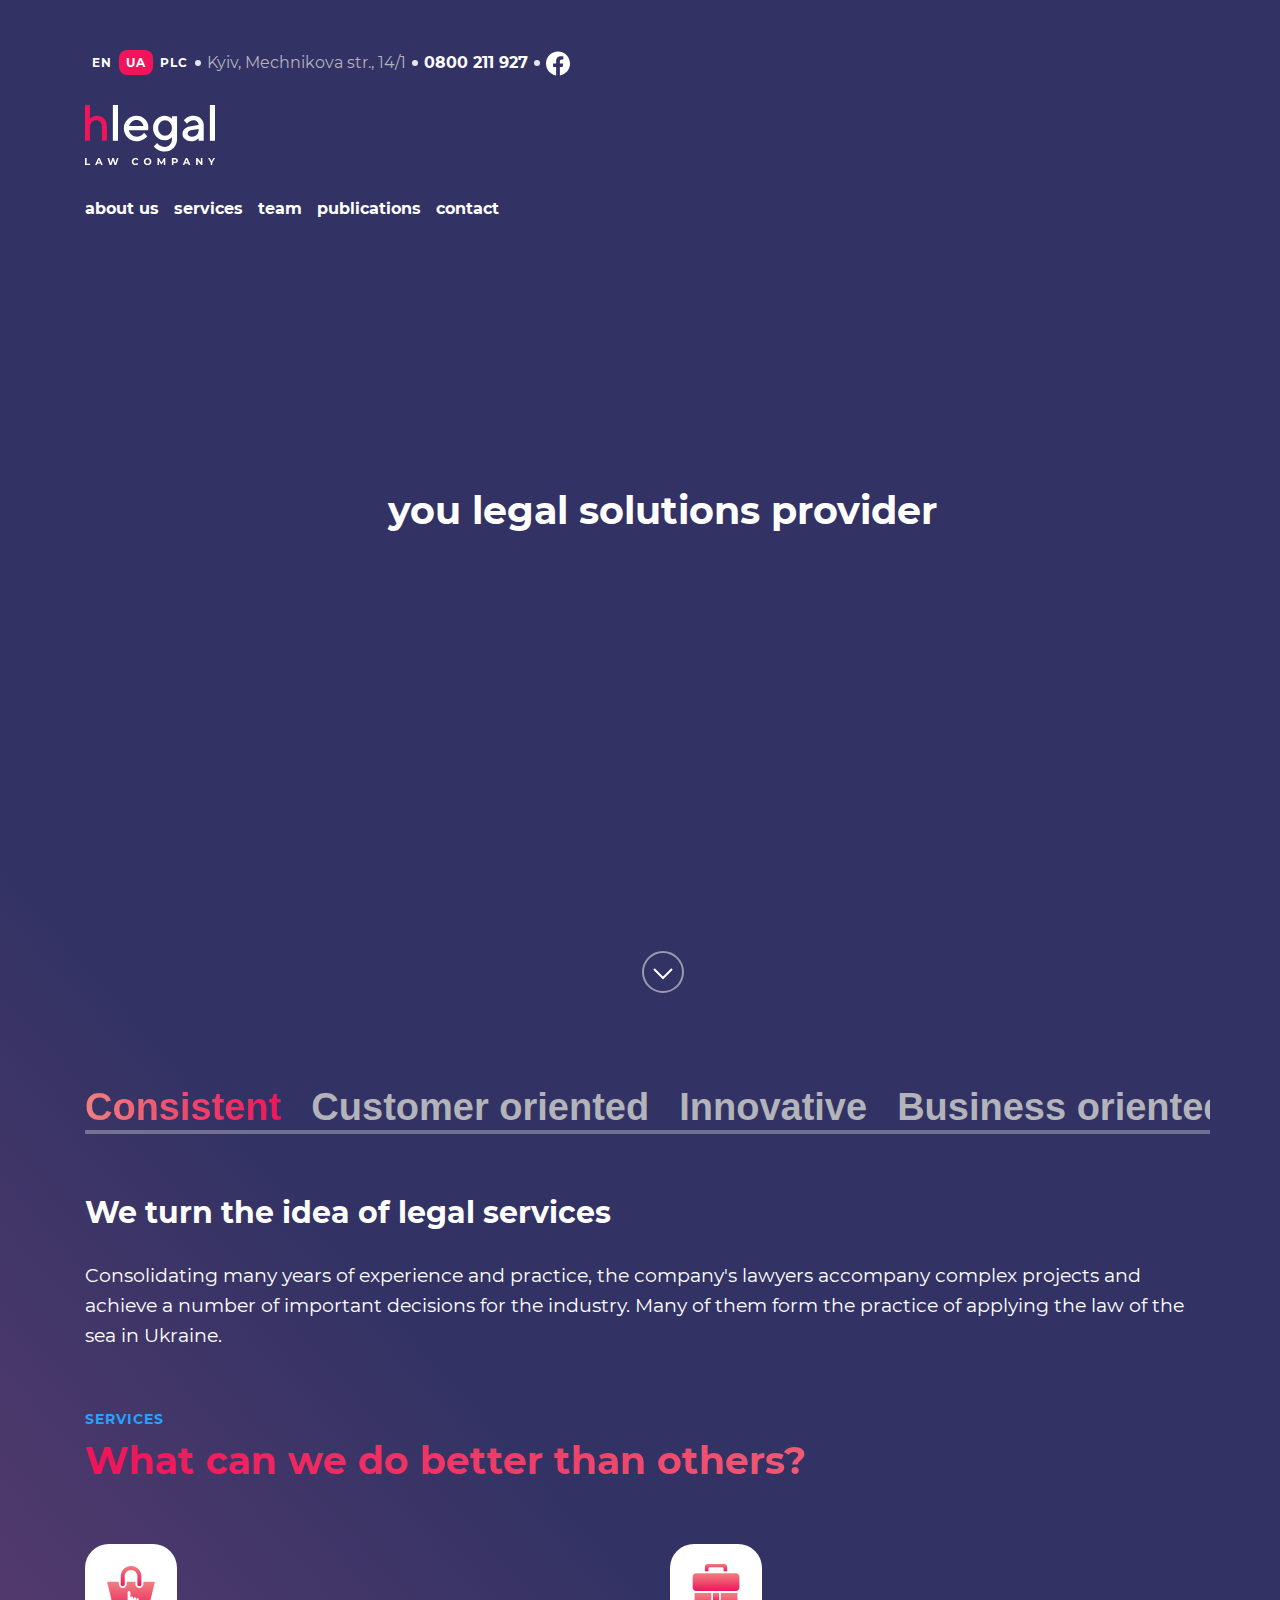
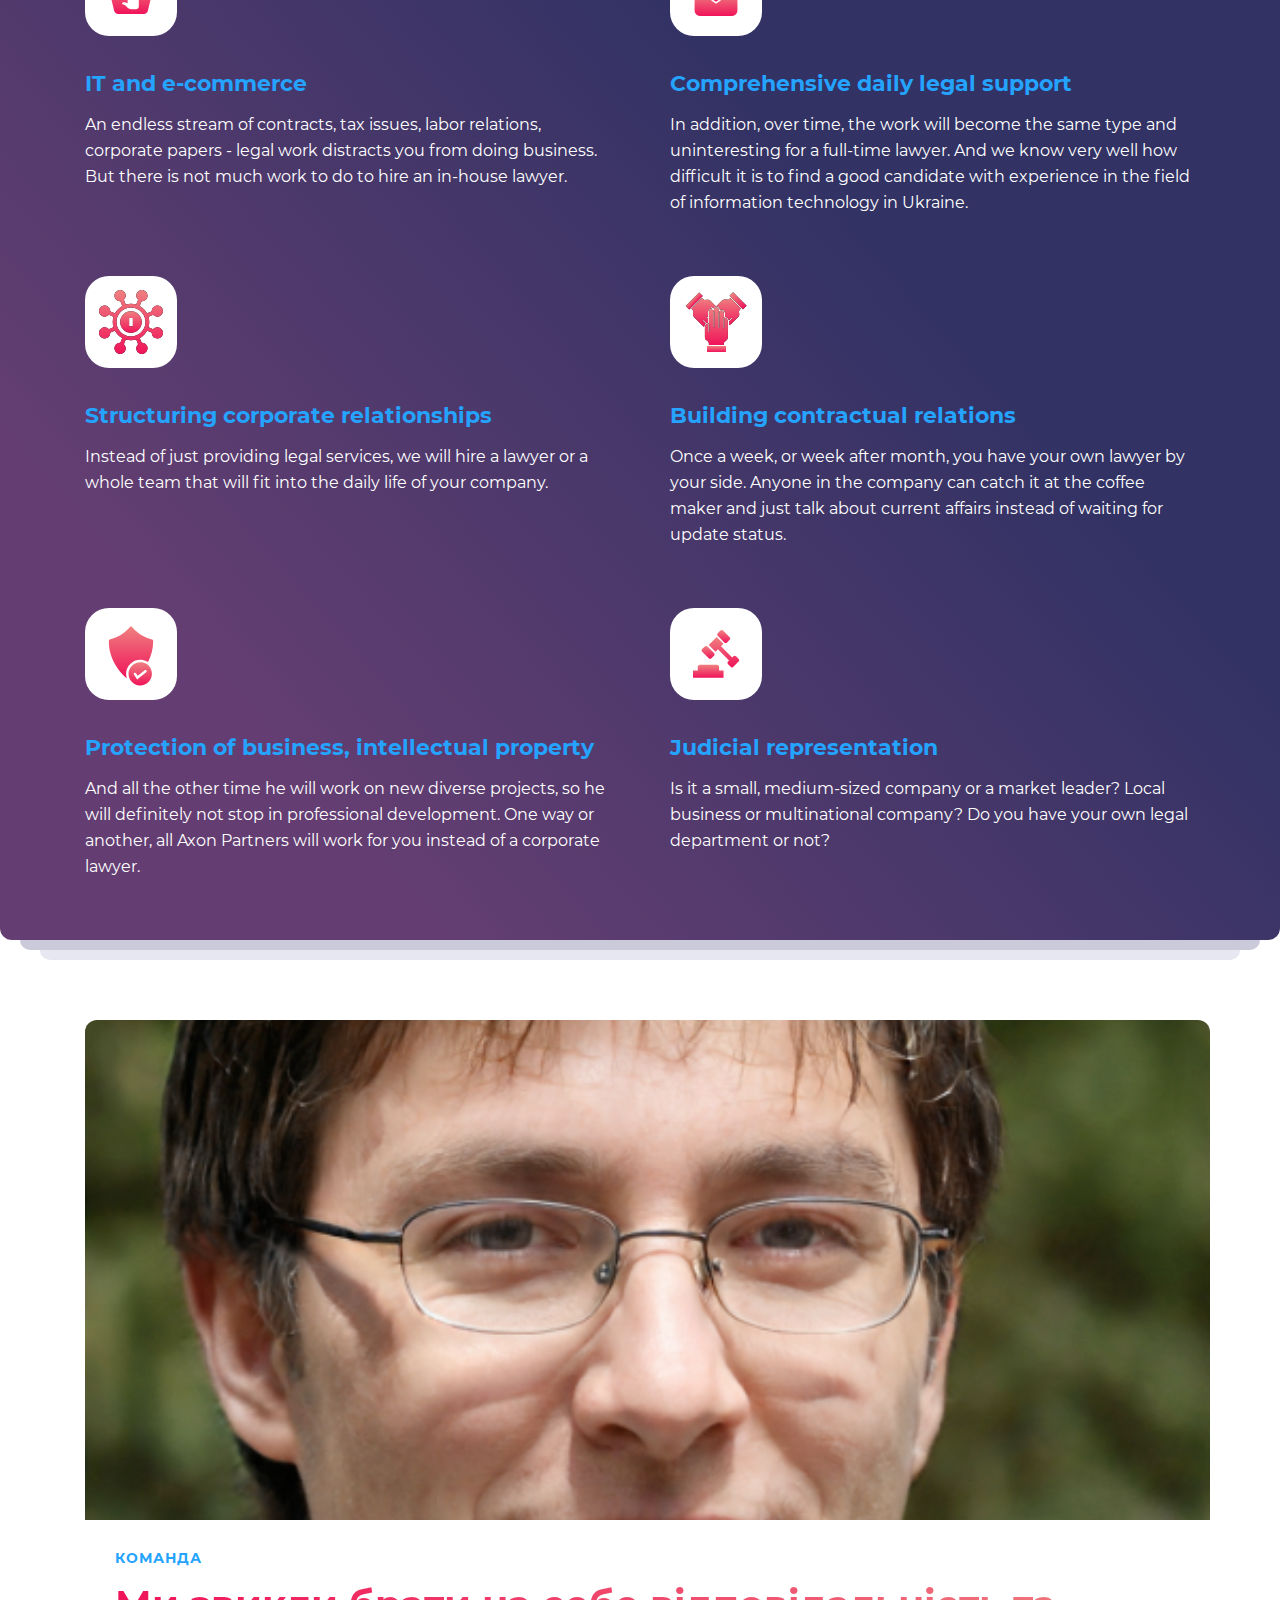
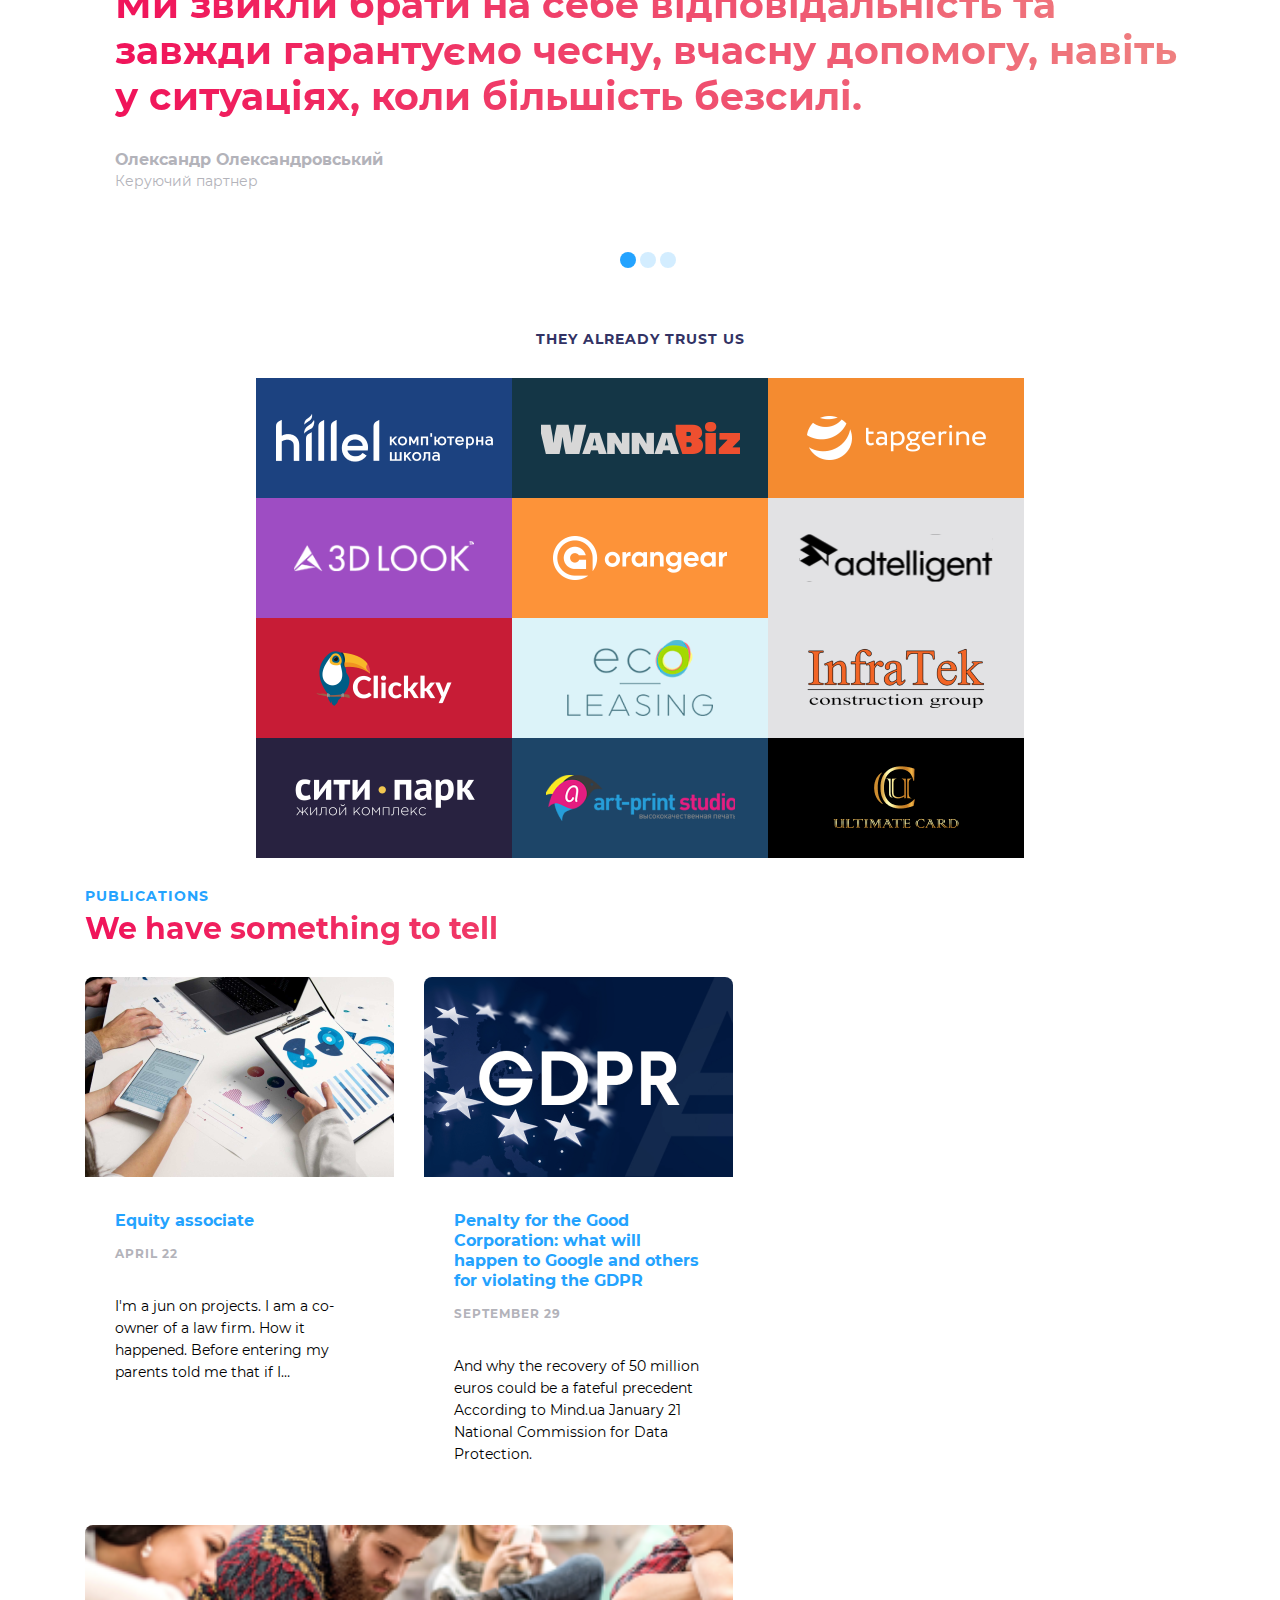
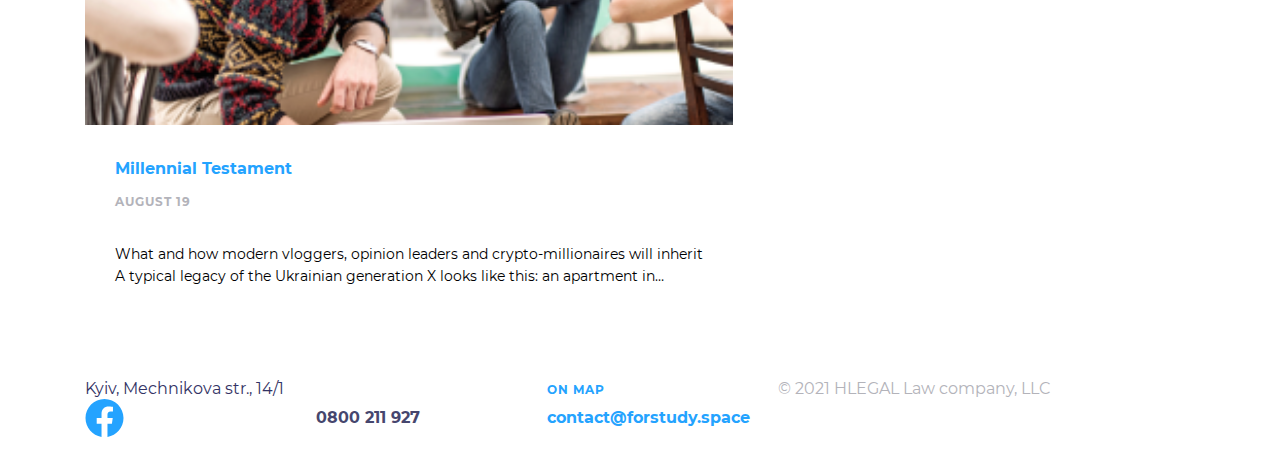
==== commit a4acaa62: "rebuild 3" ====
--- a/app/index.html
+++ b/app/index.html
@@ -145,77 +145,81 @@
             </section>
         </div>
             <div class="container container--clients"">
-            <section class="main-content__clients">
-                <h2>They already trust us</h2>
-                <div class="main-content__grid">
-                    <article class="main-content__list-1">
-                        <img  src="./img/hillel.svg" alt="Hillel">
-                    </article>
-                    <article class="main-content__list-2">
-                        <img  src="./img/biz.svg" alt="Biz">
-                    </article>
-                    <article class="main-content__list-3">
-                        <img  src="./img/tapgerine.svg" alt="Tapgerine">
-                    </article>
-                    <article class="main-content__list-4">
-                        <img  src="./img/3dlook.svg" alt="3d look">
-                    </article>
-                    <article class="main-content__list-5">
-                        <img  src="./img/orangear.svg" alt="Orangear">
-                    </article>
-                    <article class="main-content__list-6">
-                        <img  src="./img/adtelligent.svg" alt="adtelligent">
-                    </article>
-                    <article class="main-content__list-7 main-content__list--none">
-                        <img  src="./img/clickky.png" alt="clickky">
-                    </article>
-                    <article class="main-content__list-8 main-content__list--none">
-                        <img  src="./img/ecolease.png" alt="ecolease">
-                    </article>
-                    <article class="main-content__list-9 main-content__list--none">
-                        <img  src="./img/infra.png" alt="infra">
-                    </article>
-                    <article class="main-content__list-10 main-content__list--none">
-                        <img  src="./img/park.png" alt="park">
-                    </article>
-                    <article class="main-content__list-11 main-content__list--none">
-                        <img  src="./img/art-print.png" alt="art-print">
-                    </article>
-                    <article class="main-content__list-12 main-content__list--none">
-                        <img  src="./img/card.png" alt="card">
-                    </article>
-                </div>
-            </section>
+                <section class="main-content__clients">
+                    <h2>They already trust us</h2>
+                    <div class="main-content__grid">
+                        <article class="main-content__list-1">
+                            <img  src="./img/hillel.png" alt="Hillel">
+                        </article>
+                        <article class="main-content__list-2">
+                            <img  src="./img/biz.svg" alt="Biz">
+                        </article>
+                        <article class="main-content__list-3">
+                            <img  src="./img/tapgerine.svg" alt="Tapgerine">
+                        </article>
+                        <article class="main-content__list-4">
+                            <img  src="./img/3dlook.svg" alt="3d look">
+                        </article>
+                        <article class="main-content__list-5">
+                            <img  src="./img/orangear.svg" alt="Orangear">
+                        </article>
+                        <article class="main-content__list-6">
+                            <img  src="./img/adtelligent.svg" alt="adtelligent">
+                        </article>
+                        <article class="main-content__list-7 main-content__list--none">
+                            <img  src="./img/clickky.png" alt="clickky">
+                        </article>
+                        <article class="main-content__list-8 main-content__list--none">
+                            <img  src="./img/ecolease.png" alt="ecolease">
+                        </article>
+                        <article class="main-content__list-9 main-content__list--none">
+                            <img  src="./img/infra.png" alt="infra">
+                        </article>
+                        <article class="main-content__list-10 main-content__list--none">
+                            <img  src="./img/park.png" alt="park">
+                        </article>
+                        <article class="main-content__list-11 main-content__list--none">
+                            <img  src="./img/art-print.png" alt="art-print">
+                        </article>
+                        <article class="main-content__list-12 main-content__list--none">
+                            <img  src="./img/card.png" alt="card">
+                        </article>
+                    </div>
+                </section>
+            </div>
+            <div class="container">
             <section class="main-content__recommended">
                 <a class="main-content__arrow" href="#">Publications</a>
                 <h2>We have something to tell</h2>
-                <article class="main-content__item">
-                    <h4 class="visually-hidden">                  </h4>
-                    <img src="./img/item-1.png" alt="tablet">
-                    <div class="main-content__box">
-                        <h3>Equity associate</h3>
-                        <p class="main-content__date">April 22</p>
-                        <p class="main-content__info">I'm a jun on projects. I am a co-owner of a law firm. How it happened. Before entering my parents told me that if I…</p>
-                    </div>
-                </article>
-                <article class="main-content__item">
-                    <h4 class="visually-hidden">                  </h4>
-                    <img src="./img/item-2.png" alt="tablet">
-                    <div class="main-content__box">
-                        <h3>Penalty for the Good Corporation: what will happen to Google and others for violating the GDPR</h3>
-                        <p class="main-content__date">September 29</p>
-                        <p class="main-content__info">And why the recovery of 50 million euros could be a fateful precedent According to Mind.ua January 21 National Commission for Data Protection.</p>
-                    </div>
-                </article>
-                <article class="main-content__item">
-                    <h4 class="visually-hidden">                  </h4>
-                    <img src="./img/item-3.png" alt="tablet">
-                    <div class="main-content__box">
-                        <h3>Millennial Testament</h3>
-                        <p class="main-content__date">August 19</p>
-                        <p class="main-content__info">What and how modern vloggers, opinion leaders and crypto-millionaires will inherit A typical legacy of the Ukrainian generation X looks like this: an apartment in…</p>
-                    </div>
-                </article>
+                <div class="main-content__block">
+                    <article class="main-content__item">
+                        <h4 class="visually-hidden">item-1</h4>
+                        <img src="./img/item-1.png" alt="tablet">
+                        <div class="main-content__box">
+                            <h3>Equity associate</h3>
+                            <p class="main-content__date">April 22</p>
+                            <p class="main-content__info">I'm a jun on projects. I am a co-owner of a law firm. How it happened. Before entering my parents told me that if I…</p>
+                        </div>
+                    </article>
+                    <article class="main-content__item">
+                        <h4 class="visually-hidden">item-2</h4>
+                        <img src="./img/item-2.png" alt="tablet">
+                        <div class="main-content__box">
+                            <h3>Penalty for the Good Corporation: what will happen to Google and others for violating the GDPR</h3>
+                            <p class="main-content__date">September 29</p>
+                            <p class="main-content__info">And why the recovery of 50 million euros could be a fateful precedent According to Mind.ua January 21 National Commission for Data Protection.</p>
+                        </div>
+                    </article>
+                    <article class="main-content__item main-content__item--span">
+                        <h4 class="visually-hidden">item-3</h4>
+                        <img src="./img/item-3.png" alt="tablet">
+                        <div class="main-content__box">
+                            <h3>Millennial Testament</h3>
+                            <p class="main-content__date">August 19</p>
+                            <p class="main-content__info">What and how modern vloggers, opinion leaders and crypto-millionaires will inherit A typical legacy of the Ukrainian generation X looks like this: an apartment in…</p>
+                        </div>
+                    </article>
+                </div>
             </section>
         </div>
     </main>
@@ -236,8 +240,6 @@
             </div>
             
         </div>
-        <br><br><br><br><br><br><br>
-        <br><br><br><br><br><br><br>
     </footer>
 </body>
 </html>--- a/app/css/style.css
+++ b/app/css/style.css
@@ -54,7 +54,7 @@
   }
   .container--clients {
     max-width: 768px;
-    padding-left: 15px;
+    padding: 0;
   }
 }
 
@@ -728,131 +728,251 @@
 .main-content__list-1 {
   height: 120px;
   background: #1C4280;
-  margin: 0 -15px;
+  display: -webkit-box;
+  display: -ms-flexbox;
+  display: flex;
+  -webkit-box-pack: center;
+      -ms-flex-pack: center;
+          justify-content: center;
+  -webkit-box-align: center;
+      -ms-flex-align: center;
+          align-items: center;
 }
 
 .main-content__list-1 img {
-  padding: 36px 79px;
+  padding: 0;
+  width: 217px;
+  height: 48px;
 }
 
 .main-content__list-2 {
   height: 120px;
   background: #143646;
-  margin: 0 -15px;
+  display: -webkit-box;
+  display: -ms-flexbox;
+  display: flex;
+  -webkit-box-pack: center;
+      -ms-flex-pack: center;
+          justify-content: center;
+  -webkit-box-align: center;
+      -ms-flex-align: center;
+          align-items: center;
 }
 
 .main-content__list-2 img {
-  padding: 44px 88px;
+  padding: 0;
+  width: 199px;
+  height: 32px;
 }
 
 .main-content__list-3 {
   height: 120px;
   background: transparent;
-  margin: 0 -15px;
   background: -webkit-gradient(linear, left bottom, left top, from(#F48B30), to(#F48B30)), #F48B30;
   background: linear-gradient(0deg, #F48B30, #F48B30), #F48B30;
+  display: -webkit-box;
+  display: -ms-flexbox;
+  display: flex;
+  -webkit-box-pack: center;
+      -ms-flex-pack: center;
+          justify-content: center;
+  -webkit-box-align: center;
+      -ms-flex-align: center;
+          align-items: center;
 }
 
 .main-content__list-3 img {
-  padding: 38px 98px;
+  padding: 0;
+  width: 179px;
+  height: 44px;
 }
 
 .main-content__list-4 {
   height: 120px;
   background: #9E4DC3;
-  margin: 0 -15px;
+  display: -webkit-box;
+  display: -ms-flexbox;
+  display: flex;
+  -webkit-box-pack: center;
+      -ms-flex-pack: center;
+          justify-content: center;
+  -webkit-box-align: center;
+      -ms-flex-align: center;
+          align-items: center;
 }
 
 .main-content__list-4 img {
-  padding: 39px 97px 39px 98px;
+  padding: 0;
+  width: 180px;
+  height: 42px;
 }
 
 .main-content__list-5 {
   height: 120px;
   background: #FD9339;
-  margin: 0 -15px;
+  display: -webkit-box;
+  display: -ms-flexbox;
+  display: flex;
+  -webkit-box-pack: center;
+      -ms-flex-pack: center;
+          justify-content: center;
+  -webkit-box-align: center;
+      -ms-flex-align: center;
+          align-items: center;
 }
 
 .main-content__list-5 img {
-  padding: 38px 100px 38px 101px;
+  padding: 0;
+  width: 174px;
+  height: 44px;
 }
 
 .main-content__list-6 {
   height: 120px;
   background: #E2E2E4;
-  margin: 0 -15px;
+  display: -webkit-box;
+  display: -ms-flexbox;
+  display: flex;
+  -webkit-box-pack: center;
+      -ms-flex-pack: center;
+          justify-content: center;
+  -webkit-box-align: center;
+      -ms-flex-align: center;
+          align-items: center;
 }
 
 .main-content__list-6 img {
-  padding: 36px 90px 36px 89px;
+  padding: 0;
+  width: 194px;
+  height: 48px;
 }
 
 .main-content__list-7 {
   height: 120px;
   background: #C71C36;
-  margin: 0 -15px;
+  display: -webkit-box;
+  display: -ms-flexbox;
+  display: flex;
+  -webkit-box-pack: center;
+      -ms-flex-pack: center;
+          justify-content: center;
+  -webkit-box-align: center;
+      -ms-flex-align: center;
+          align-items: center;
 }
 
 .main-content__list-7 img {
-  padding: 29px 59px 30px;
+  padding: 0;
+  width: 138px;
+  height: 61px;
 }
 
 .main-content__list-8 {
   height: 120px;
   background: #DCF3F9;
-  margin: 0 -15px;
+  display: -webkit-box;
+  display: -ms-flexbox;
+  display: flex;
+  -webkit-box-pack: center;
+      -ms-flex-pack: center;
+          justify-content: center;
+  -webkit-box-align: center;
+      -ms-flex-align: center;
+          align-items: center;
 }
 
 .main-content__list-8 img {
-  padding: 22px 55px;
+  padding: 0;
+  width: 146px;
+  height: 76px;
 }
 
 .main-content__list-9 {
   height: 120px;
   background: #E2E2E4;
-  margin: 0 -15px;
+  display: -webkit-box;
+  display: -ms-flexbox;
+  display: flex;
+  -webkit-box-pack: center;
+      -ms-flex-pack: center;
+          justify-content: center;
+  -webkit-box-align: center;
+      -ms-flex-align: center;
+          align-items: center;
 }
 
 .main-content__list-9 img {
-  padding: 30px 37px;
+  padding: 0;
+  width: 182px;
+  height: 60px;
 }
 
 .main-content__list-10 {
   height: 120px;
   background: #282240;
-  margin: 0 -15px;
+  display: -webkit-box;
+  display: -ms-flexbox;
+  display: flex;
+  -webkit-box-pack: center;
+      -ms-flex-pack: center;
+          justify-content: center;
+  -webkit-box-align: center;
+      -ms-flex-align: center;
+          align-items: center;
 }
 
 .main-content__list-10 img {
-  padding: 41px 37px 41px 38px;
+  padding: 0;
+  width: 181px;
+  height: 38px;
 }
 
 .main-content__list-11 {
   height: 120px;
   background: #1D4568;
-  margin: 0 -15px;
+  display: -webkit-box;
+  display: -ms-flexbox;
+  display: flex;
+  -webkit-box-pack: center;
+      -ms-flex-pack: center;
+          justify-content: center;
+  -webkit-box-align: center;
+      -ms-flex-align: center;
+          align-items: center;
 }
 
 .main-content__list-11 img {
-  padding: 37px 33px 37px 34px;
+  padding: 0;
+  width: 189px;
+  height: 46px;
 }
 
 .main-content__list-12 {
   height: 120px;
   background: #000000;
-  margin: 0 -15px;
+  display: -webkit-box;
+  display: -ms-flexbox;
+  display: flex;
+  -webkit-box-pack: center;
+      -ms-flex-pack: center;
+          justify-content: center;
+  -webkit-box-align: center;
+      -ms-flex-align: center;
+          align-items: center;
 }
 
 .main-content__list-12 img {
-  padding: 13px 52px 12px;
-  display: block;
+  padding: 0;
+  width: 152px;
+  height: 95px;
+}
+
+.main-content__list--none {
+  display: none;
 }
 
 .main-content__recommended {
-  display: grid;
-  grid-template-columns: 1fr;
-  grid-template-rows: 3 1fr;
-  padding: 30px 15px 0;
+  padding-top: 30px;
 }
 
 .main-content__recommended h2 {
@@ -868,6 +988,13 @@
   padding-bottom: 30px;
 }
 
+.main-content__block {
+  display: grid;
+  grid-template-columns: 1fr;
+  grid-template-rows: repeat(3, -webkit-min-content);
+  grid-template-rows: repeat(3, min-content);
+}
+
 .main-content__arrow {
   font-weight: 700;
   font-size: 14px;
@@ -894,6 +1021,10 @@
 
 .main-content__item img {
   border-radius: 8px 8px 0px 0px;
+  width: 100%;
+  height: 200px;
+  -o-object-fit: cover;
+     object-fit: cover;
 }
 
 .main-content__box {
@@ -954,17 +1085,38 @@
     grid-template-rows: repeat(4, 120px);
   }
   .main-content__list--none {
-    display: block;
+    display: -webkit-box;
+    display: -ms-flexbox;
+    display: flex;
   }
   .main-content__list-1 {
     width: 256px;
     height: 120px;
     margin: 0;
+    display: -webkit-box;
+    display: -ms-flexbox;
+    display: flex;
+    -webkit-box-pack: center;
+        -ms-flex-pack: center;
+            justify-content: center;
+    -webkit-box-align: center;
+        -ms-flex-align: center;
+            align-items: center;
   }
   .main-content__list-1 img {
     padding: 0;
-    padding-top: 36px;
-    padding-right: 20px;
+    width: 217px;
+    height: 48px;
+  }
+  .main-content__block {
+    display: grid;
+    grid-template-columns: 309px 309px;
+    grid-template-rows: repeat(2, -webkit-min-content);
+    grid-template-rows: repeat(2, min-content);
+    gap: 30px;
+  }
+  .main-content__item--span {
+    grid-column: span 2;
   }
 }
 
@@ -974,7 +1126,8 @@
   grid-template-rows: repeat(6, -webkit-min-content);
   grid-template-rows: repeat(6, min-content);
   justify-items: center;
-  text-align: center;
+  padding-top: 62px;
+  padding-bottom: 30px;
 }
 
 .footer__adress {
@@ -1032,4 +1185,41 @@
   color: #B3B3BA;
 }
 
+@media screen and (min-width: 768px) {
+  .footer__box {
+    display: grid;
+    grid-template-columns: repeat(5, 1fr);
+    grid-template-rows: repeat(2, -webkit-min-content);
+    grid-template-rows: repeat(2, min-content);
+    justify-items: flex-start;
+    -webkit-box-align: center;
+        -ms-flex-align: center;
+            align-items: center;
+    padding-top: 62px;
+    padding-bottom: 30px;
+  }
+  .footer__adress {
+    grid-column: span 2;
+  }
+  .footer__map {
+    padding: 0;
+  }
+  .footer__fb {
+    width: 38px;
+  }
+  .footer__phone {
+    margin: 0;
+  }
+  .footer__email {
+    margin: 0;
+    grid-column: span 2;
+  }
+  .footer__text {
+    grid-column-start: 4;
+    grid-column-end: -1;
+    grid-row-start: 1;
+    grid-row-end: 2;
+  }
+}
+
 /*# sourceMappingURL=style.css.map */
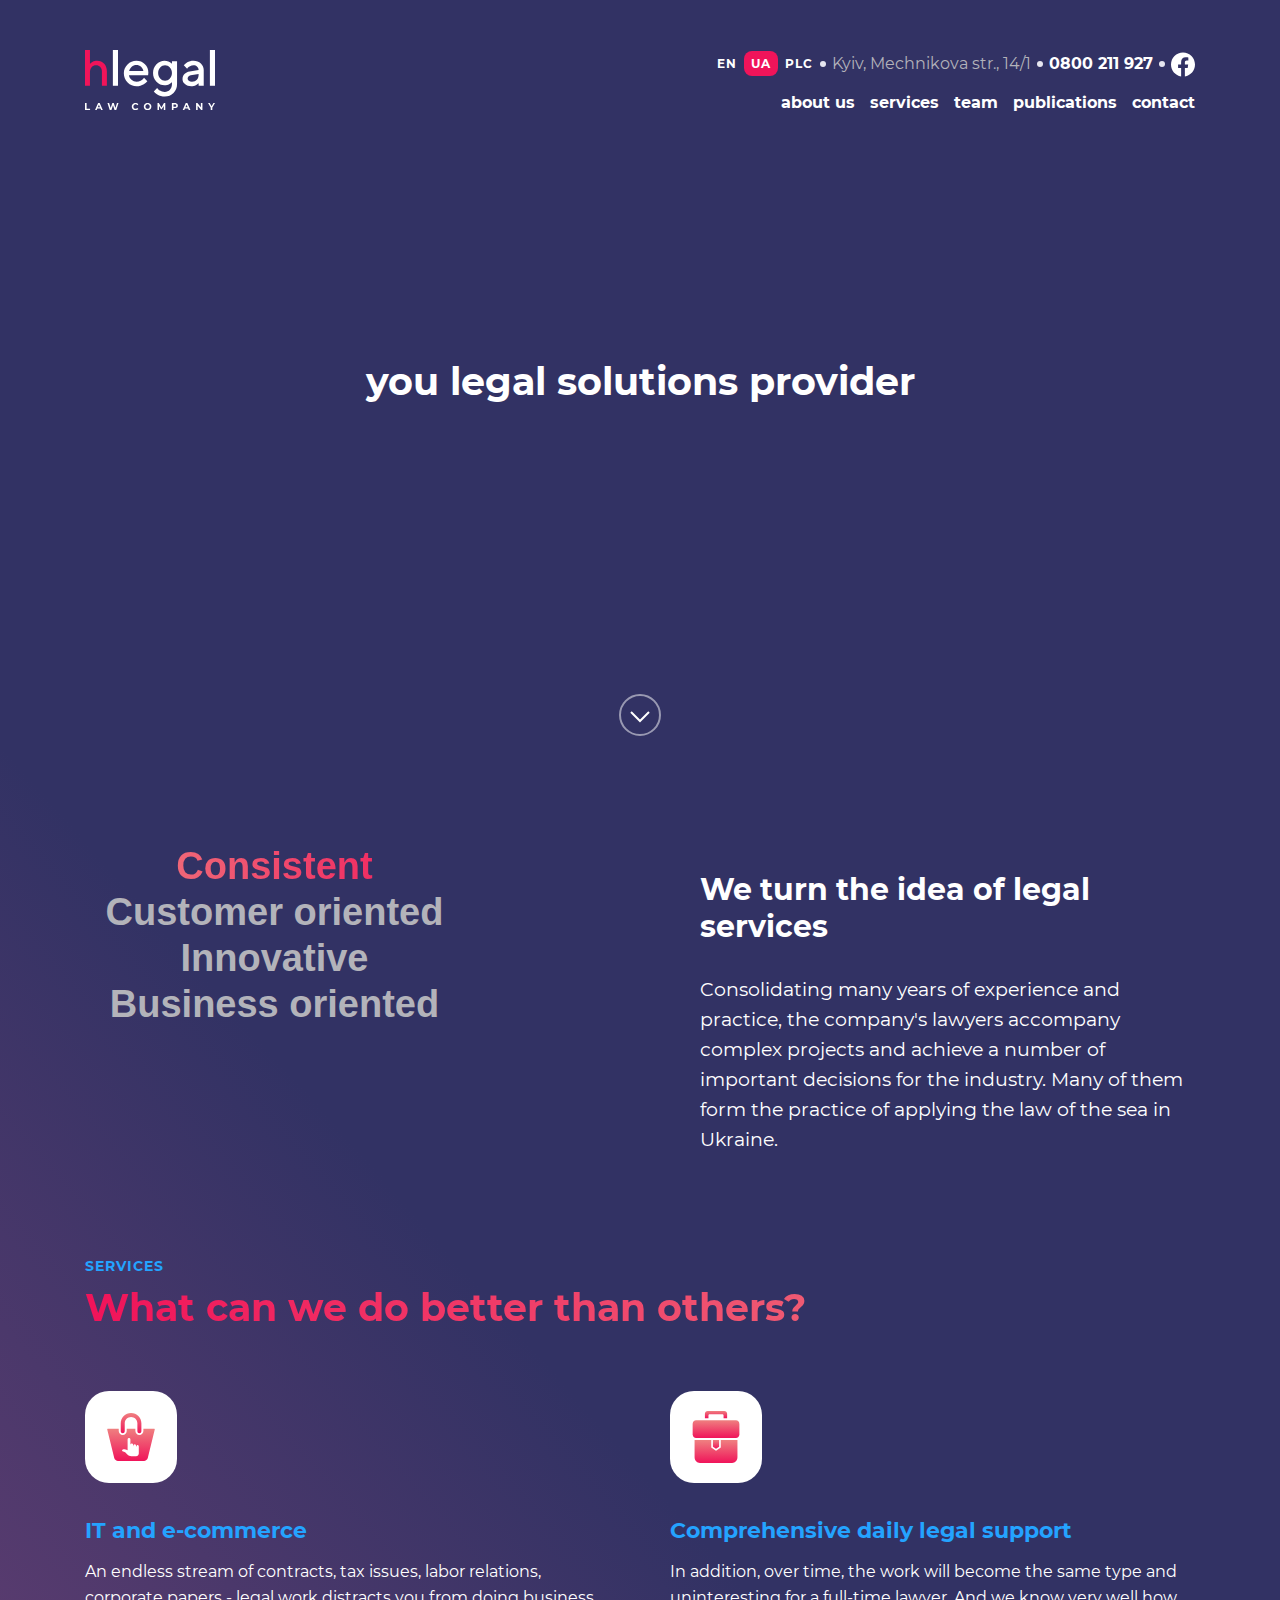
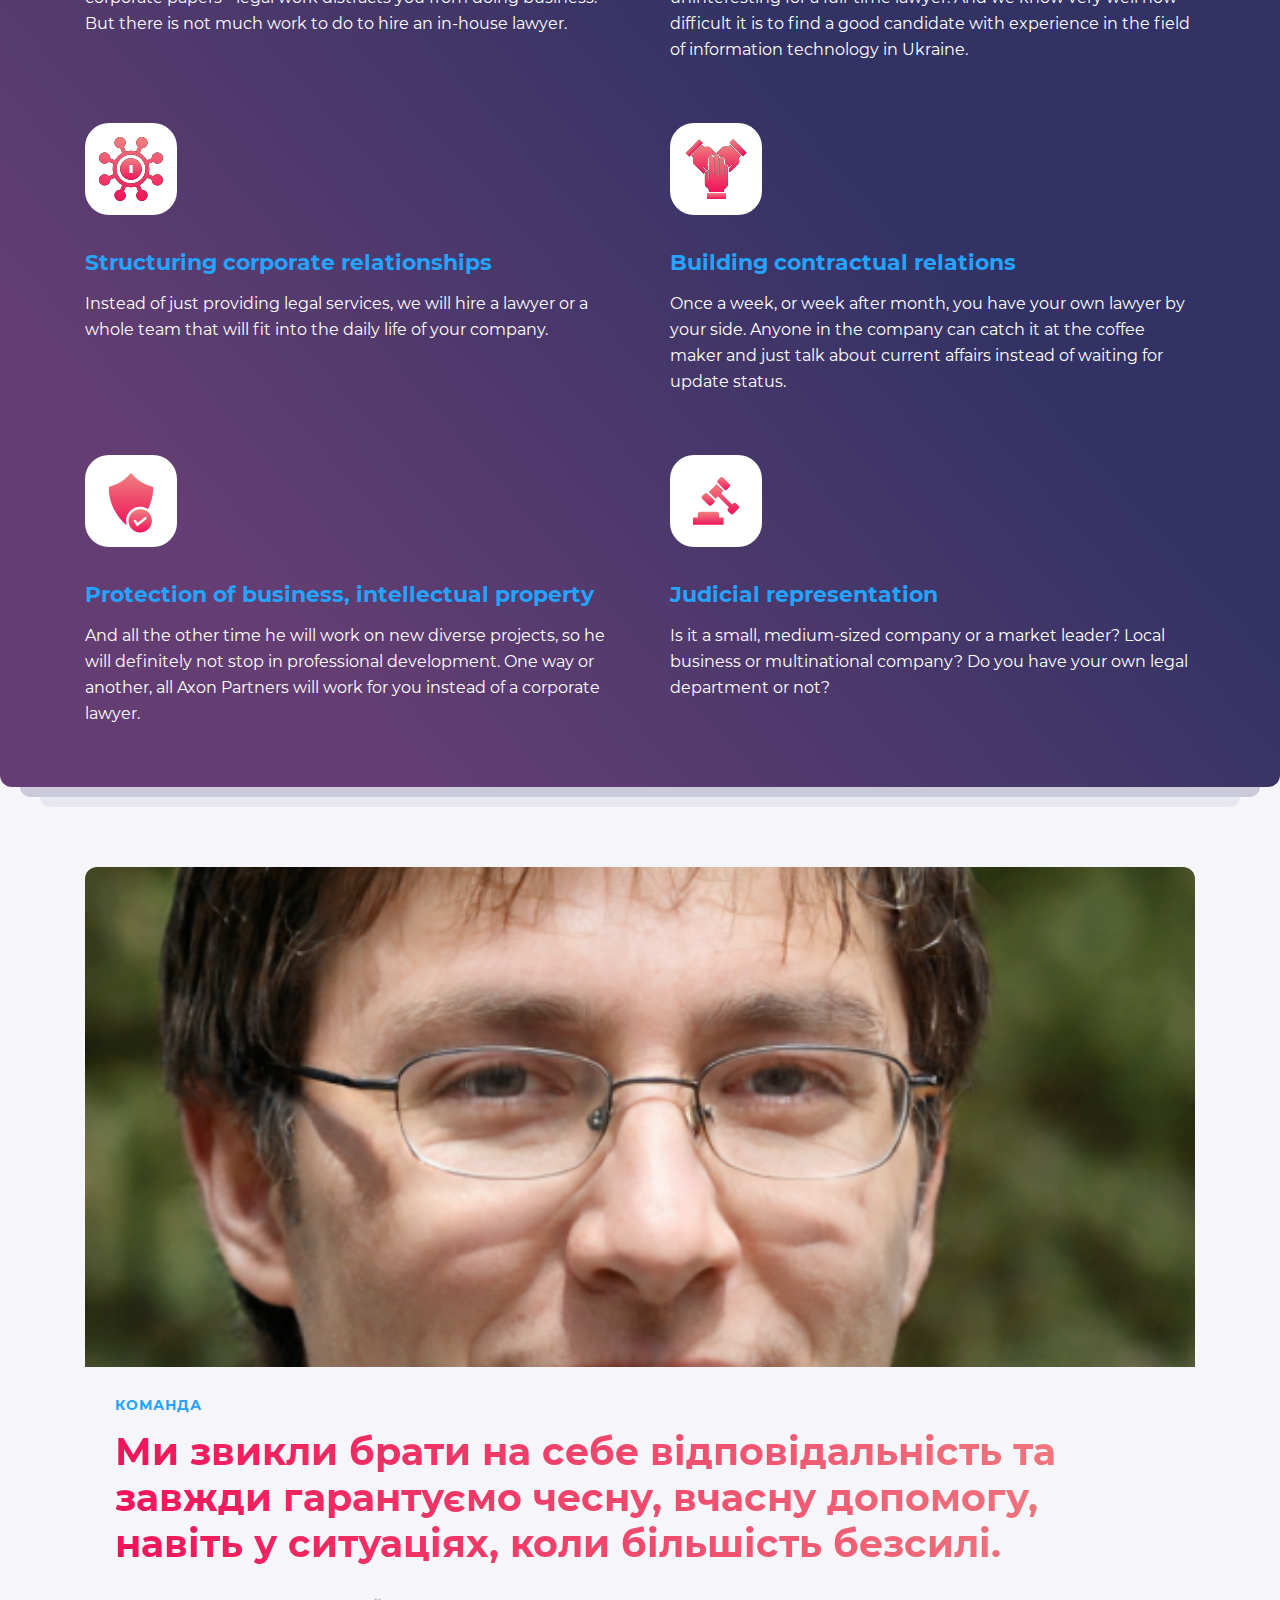
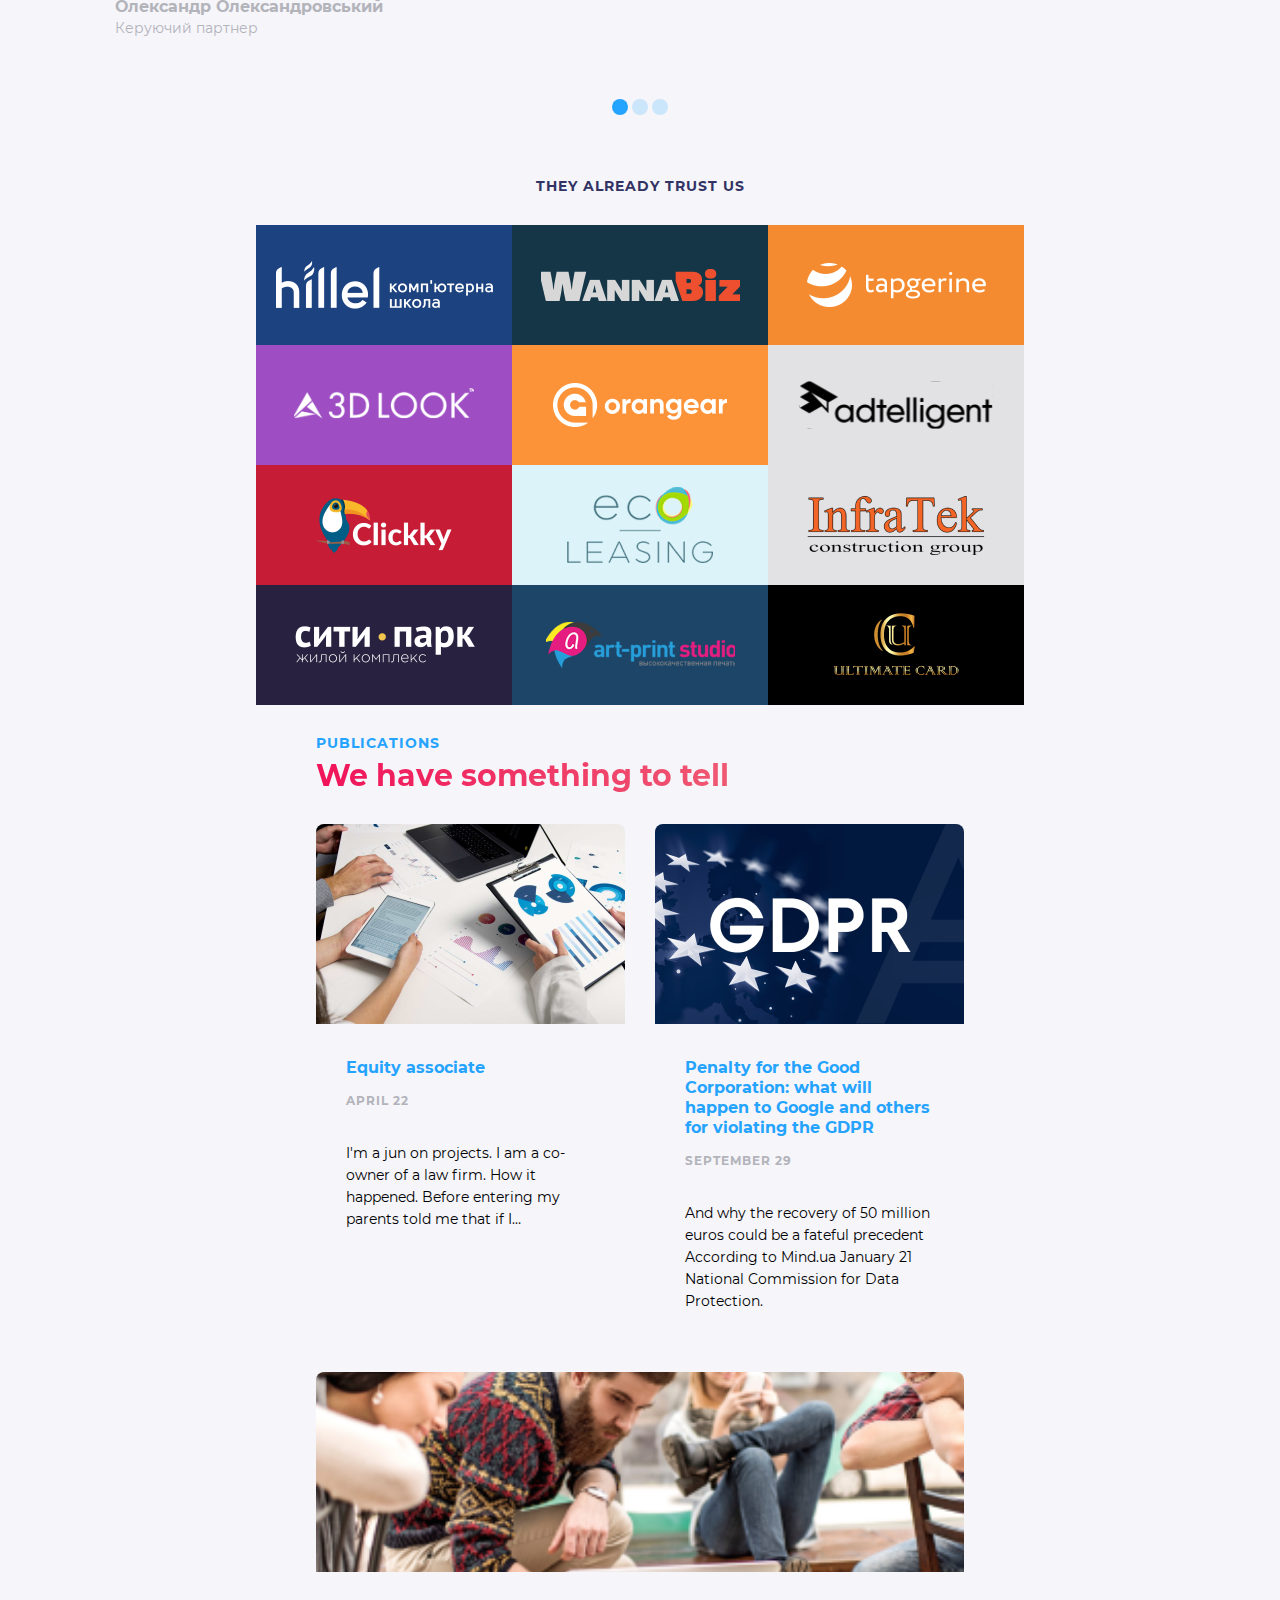
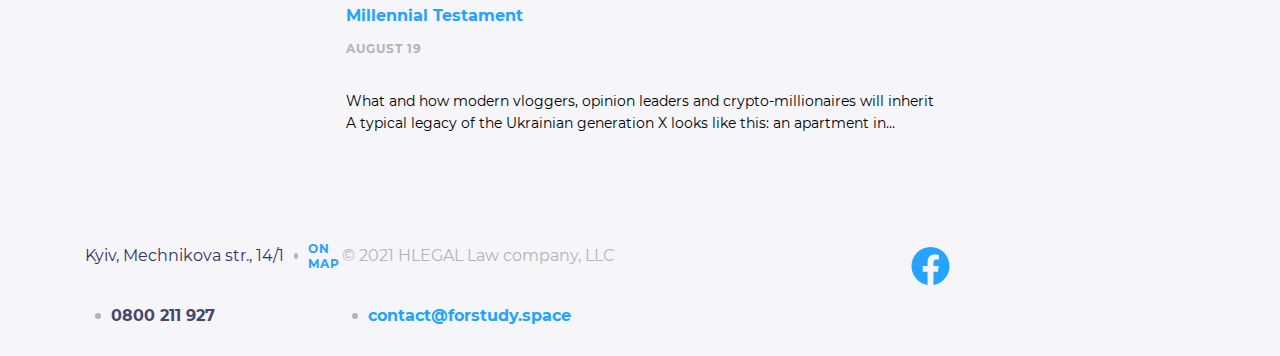
==== commit f0708fa1: "labtop version" ====
--- a/app/index.html
+++ b/app/index.html
@@ -60,13 +60,15 @@
         <div class="container">
             <section class="gradient-slider">
                 <h2 class="visually-hidden">Slider</h2>
-                <article class="gradient-slider__box" >
-                    <h3 class="visually-hidden">Button</h3>
-                    <button class="gradient-slider__btn" type="button">Consistent</button>
-                    <button type="button">Customer oriented</button>
-                    <button type="button">Innovative</button>
-                    <button type="button">Business oriented</button>
-                </article>
+                <div class="gradient-slider__block">
+                        <article class="gradient-slider__box" >
+                            <h3 class="visually-hidden">Buttons</h3>
+                            <button class="gradient-slider__btn" type="button">Consistent</button>
+                            <button type="button">Customer oriented</button>
+                            <button type="button">Innovative</button>
+                            <button type="button">Business oriented</button>
+                    </article>
+                </div>
                 <article class="gradient-slider__text">
                     <h3>We turn the idea of legal services</h3>
                     <p>Consolidating many years of experience and practice, the company's lawyers accompany complex projects and achieve a number of important decisions for the industry. Many of them form the practice of applying the law of the sea in Ukraine.</p>
@@ -227,7 +229,7 @@
         <div class="container">
             <div class="footer__box">
                     <p class="footer__adress">Kyiv, Mechnikova str., 14/1</p>
-                    <p class="footer__map">On map</p>
+                    <a class="footer__map" href="https://goo.gl/maps/Xwf3hfzKMAg9PKE67" target="_blank" >On map</a>
                     <a class="footer__fb" href="#">
                         <svg width="39" height="38" viewBox="0 0 39 38" fill="none" xmlns="http://www.w3.org/2000/svg">
                         <path d="M38.5 19.1161C38.5 8.55857 29.9934 0 19.5 0C9.00658 0 0.5 8.55857 0.5 19.1161C0.5 28.6575 7.44803 36.5659 16.5312 38V24.6419H11.707V19.1161H16.5312V14.9046C16.5312 10.1136 19.3678 7.46723 23.7078 7.46723C25.7866 7.46723 27.9609 7.84059 27.9609 7.84059V12.545H25.5651C23.2048 12.545 22.4688 14.0185 22.4688 15.5302V19.1161H27.7383L26.8959 24.6419H22.4688V38C31.552 36.5659 38.5 28.6575 38.5 19.1161Z" fill="#24A3FF"/>
@@ -236,9 +238,7 @@
                     <a class="footer__phone" href="tel:0800211927">0800 211 927</a>
                     <a class="footer__email" href="mailto:contact@forstudy.space">contact@forstudy.space</a>             
                     <p class="footer__text">© 2021 HLEGAL Law company, LLC</p>
-                
             </div>
-            
         </div>
     </footer>
 </body>
--- a/app/css/style.css
+++ b/app/css/style.css
@@ -23,6 +23,7 @@
   font-family: 'Montserrat', 'Times New Roman', sans-serif;
   font-style: normal;
   font-weight: 400;
+  background: #F5F5FA;
 }
 
 .container {
@@ -50,7 +51,7 @@
 
 @media screen and (min-width: 768px) {
   .container {
-    padding-left: 60px;
+    padding: 0 60px;
   }
   .container--clients {
     max-width: 768px;
@@ -89,6 +90,8 @@
   line-height: 46px;
   text-align: center;
   color: #FFFFFF;
+  padding-top: 129px;
+  padding-bottom: 159px;
 }
 
 .h-bg__content a {
@@ -110,8 +113,21 @@
     background-repeat: no-repeat;
     height: 1024px;
   }
-  .h-bg__content {
-    height: 505px;
+  .h-bg__content h1 {
+    padding-top: 269px;
+    padding-bottom: 417px;
+  }
+}
+
+@media screen and (min-width: 1024px) {
+  .h-bg {
+    background-image: url(../../img/symbol-lab.png);
+    background-position: center top;
+    height: 768px;
+  }
+  .h-bg__content h1 {
+    padding-top: 245px;
+    padding-bottom: 289px;
   }
 }
 
@@ -124,7 +140,6 @@
   -webkit-box-align: center;
       -ms-flex-align: center;
           align-items: center;
-  padding-bottom: 129px;
 }
 
 .header__top {
@@ -240,11 +255,9 @@
 
 @media screen and (min-width: 768px) {
   .header {
-    grid-template-columns: 1fr -webkit-min-content;
-    grid-template-columns: 1fr min-content;
-    grid-template-rows: -webkit-min-content -webkit-min-content;
-    grid-template-rows: min-content min-content;
-    padding-bottom: 269px;
+    grid-template-columns: 1fr;
+    grid-template-rows: -webkit-min-content -webkit-min-content -webkit-min-content;
+    grid-template-rows: min-content min-content min-content;
     padding-top: 50px;
   }
   .header__top {
@@ -311,6 +324,32 @@
   }
   .header__logo {
     padding: 30px 0;
+    width: 130px;
+  }
+}
+
+@media screen and (min-width: 1024px) {
+  .header {
+    grid-template-columns: 1fr -webkit-max-content;
+    grid-template-columns: 1fr max-content;
+    grid-template-rows: -webkit-min-content -webkit-min-content;
+    grid-template-rows: min-content min-content;
+    gap: 16.5px;
+    padding-top: 50px;
+  }
+  .header__top {
+    align-self: flex-end;
+    padding: 0 15px;
+    grid-column-start: 2;
+  }
+  .header__logos {
+    grid-column-start: 1;
+    grid-column-end: 2;
+    grid-row-start: 1;
+    grid-row-end: -1;
+  }
+  .header__logo {
+    padding: 0;
     width: 130px;
   }
 }
@@ -388,6 +427,7 @@
     padding-bottom: 0;
   }
   .main-menu__list li a {
+    padding: 0;
     padding-bottom: 3px;
     font-weight: 700;
     font-size: 16px;
@@ -401,6 +441,21 @@
   .main-menu__list li a:active {
     color: #F0145A;
     border-bottom: 2px solid #F0145A;
+  }
+}
+
+@media screen and (min-width: 1024px) {
+  .main-menu {
+    -ms-flex-item-align: start;
+        align-self: flex-start;
+  }
+  .main-menu__list {
+    -webkit-box-pack: end;
+        -ms-flex-pack: end;
+            justify-content: flex-end;
+  }
+  .main-menu li:last-child {
+    margin-right: 0;
   }
 }
 
@@ -494,7 +549,7 @@
 
 @media screen and (min-width: 768px) {
   .gradient-slider {
-    padding: 60px 30px 60px 0;
+    padding: 60px 0;
   }
   .gradient-slider button {
     white-space: nowrap;
@@ -515,6 +570,40 @@
   }
 }
 
+@media screen and (min-width: 1024px) {
+  .gradient-slider {
+    display: grid;
+    grid-template-columns: 1fr 1fr;
+    grid-template-rows: -webkit-min-content;
+    grid-template-rows: min-content;
+    gap: 120px;
+  }
+  .gradient-slider__block {
+    width: 439px;
+    height: 303px;
+  }
+  .gradient-slider__box {
+    -webkit-box-orient: vertical;
+    -webkit-box-direction: normal;
+        -ms-flex-direction: column;
+            flex-direction: column;
+    justify-items: flex-end;
+    -ms-flex-line-pack: justify;
+        align-content: space-between;
+    padding: 15px 60px 15px 0;
+    width: 100%;
+    border-bottom: 0;
+  }
+  .gradient-slider__box button {
+    justify-self: flex-start;
+    margin-right: 0;
+    width: 100%;
+  }
+  .gradient-slider__text {
+    padding: 43px 0;
+  }
+}
+
 .gradient-content {
   padding: 0px 15px 60px;
 }
@@ -596,7 +685,7 @@
 @media screen and (min-width: 768px) {
   .gradient-content {
     padding-left: 0;
-    padding-right: 30px;
+    padding-right: 0;
   }
   .gradient-content__title {
     font-size: 38px;
@@ -609,7 +698,6 @@
     grid-template-rows: repeat(3, min-content);
     gap: 60px;
     padding-top: 60px;
-    padding-right: 15px;
   }
   .gradient-content__box {
     padding-top: 0;
@@ -709,6 +797,7 @@
 .main-content__clients {
   text-align: center;
   padding-top: 60px;
+  margin: 0 -15px;
 }
 
 .main-content__clients h2 {
@@ -1062,7 +1151,6 @@
   }
   .main-content__slider {
     margin: 0;
-    padding-right: 30px;
     display: grid;
     grid-template-columns: 1fr;
     grid-template-rows: -webkit-min-content -webkit-min-content -webkit-min-content;
@@ -1076,8 +1164,7 @@
     padding-bottom: 60px;
   }
   .main-content__clients {
-    text-align: center;
-    padding-top: 60px;
+    margin: 0;
   }
   .main-content__grid {
     display: grid;
@@ -1108,6 +1195,17 @@
     width: 217px;
     height: 48px;
   }
+  .main-content__recommended {
+    display: -webkit-box;
+    display: -ms-flexbox;
+    display: flex;
+    -webkit-box-orient: vertical;
+    -webkit-box-direction: normal;
+        -ms-flex-direction: column;
+            flex-direction: column;
+    margin: 0 auto;
+    width: 648px;
+  }
   .main-content__block {
     display: grid;
     grid-template-columns: 309px 309px;
@@ -1121,11 +1219,16 @@
 }
 
 .footer__box {
-  display: grid;
-  grid-template-columns: 1fr;
-  grid-template-rows: repeat(6, -webkit-min-content);
-  grid-template-rows: repeat(6, min-content);
-  justify-items: center;
+  display: -webkit-box;
+  display: -ms-flexbox;
+  display: flex;
+  -webkit-box-orient: vertical;
+  -webkit-box-direction: normal;
+      -ms-flex-direction: column;
+          flex-direction: column;
+  -webkit-box-align: center;
+      -ms-flex-align: center;
+          align-items: center;
   padding-top: 62px;
   padding-bottom: 30px;
 }
@@ -1149,7 +1252,6 @@
 }
 
 .footer__fb {
-  display: inline-block;
   width: 39px;
   height: 38px;
 }
@@ -1188,37 +1290,89 @@
 @media screen and (min-width: 768px) {
   .footer__box {
     display: grid;
-    grid-template-columns: repeat(5, 1fr);
-    grid-template-rows: repeat(2, -webkit-min-content);
-    grid-template-rows: repeat(2, min-content);
-    justify-items: flex-start;
+    grid-template-columns: 39px  -webkit-max-content -webkit-min-content 1fr 1fr 1fr;
+    grid-template-columns: 39px  max-content min-content 1fr 1fr 1fr;
+    grid-template-rows: -webkit-min-content -webkit-min-content;
+    grid-template-rows: min-content min-content;
+    padding-top: 62px;
+    padding-bottom: 30px;
+  }
+  .footer__adress {
+    -webkit-box-ordinal-group: -2;
+        -ms-flex-order: -3;
+            order: -3;
+    grid-column: span 2;
+  }
+  .footer__map {
+    display: -webkit-box;
+    display: -ms-flexbox;
+    display: flex;
     -webkit-box-align: center;
         -ms-flex-align: center;
             align-items: center;
-    padding-top: 62px;
-    padding-bottom: 30px;
-  }
-  .footer__adress {
-    grid-column: span 2;
-  }
-  .footer__map {
+    -webkit-box-ordinal-group: -1;
+        -ms-flex-order: -2;
+            order: -2;
     padding: 0;
+  }
+  .footer__map::before {
+    content: '';
+    display: block;
+    width: 6px;
+    height: 6px;
+    border-radius: 50%;
+    background: #B3B3BA;
+    margin: 0 10px;
   }
   .footer__fb {
     width: 38px;
   }
   .footer__phone {
+    grid-column: span 2;
     margin: 0;
+    display: -webkit-box;
+    display: -ms-flexbox;
+    display: flex;
+    -webkit-box-align: center;
+        -ms-flex-align: center;
+            align-items: center;
+  }
+  .footer__phone::before {
+    content: '';
+    display: block;
+    width: 6px;
+    height: 6px;
+    border-radius: 50%;
+    background: #B3B3BA;
+    margin: 0 10px;
   }
   .footer__email {
+    grid-column-start: 4;
     margin: 0;
+    display: -webkit-box;
+    display: -ms-flexbox;
+    display: flex;
+    -webkit-box-align: center;
+        -ms-flex-align: center;
+            align-items: center;
+  }
+  .footer__email::before {
+    content: '';
+    display: block;
+    width: 6px;
+    height: 6px;
+    border-radius: 50%;
+    background: #B3B3BA;
+    margin: 0 10px;
+  }
+  .footer__fb, .footer__phone, .footer__email {
+    margin-top: 21px;
+  }
+  .footer__text {
     grid-column: span 2;
-  }
-  .footer__text {
-    grid-column-start: 4;
-    grid-column-end: -1;
-    grid-row-start: 1;
-    grid-row-end: 2;
+    -webkit-box-ordinal-group: 0;
+        -ms-flex-order: -1;
+            order: -1;
   }
 }
 
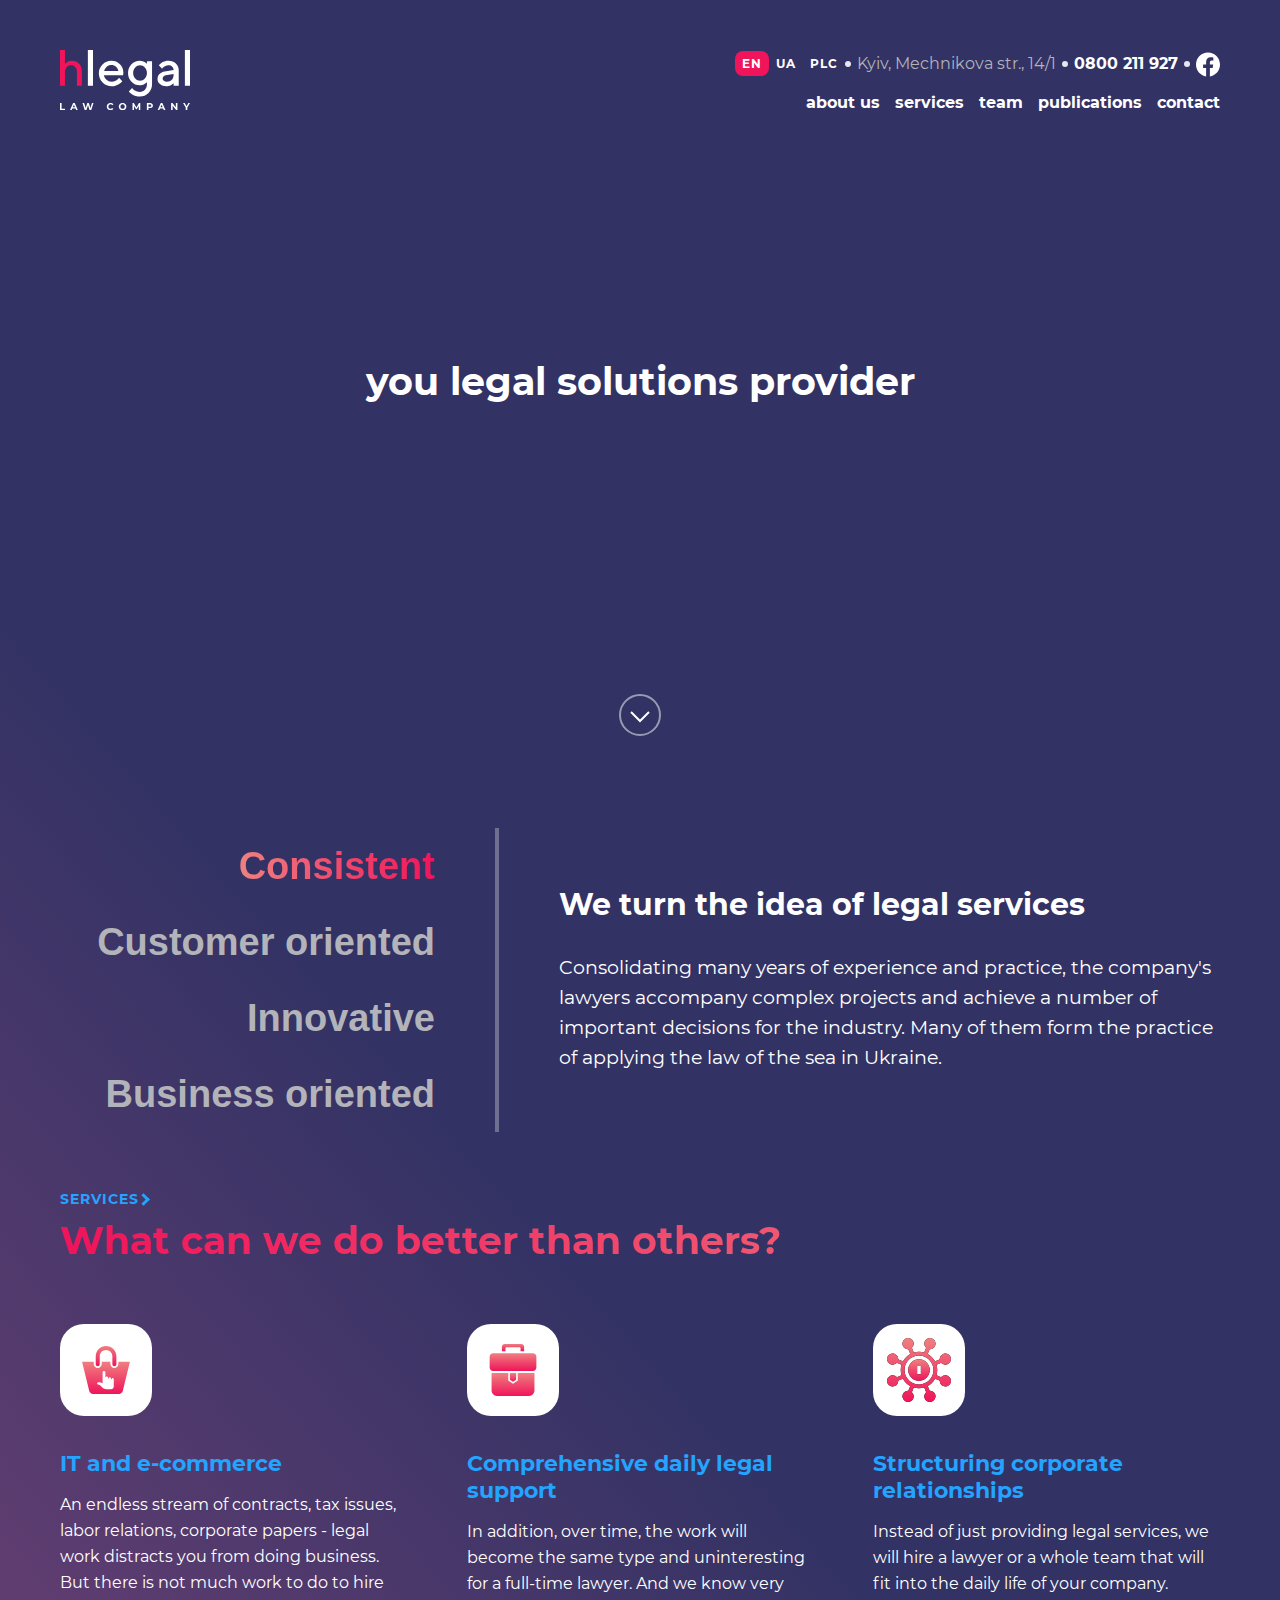
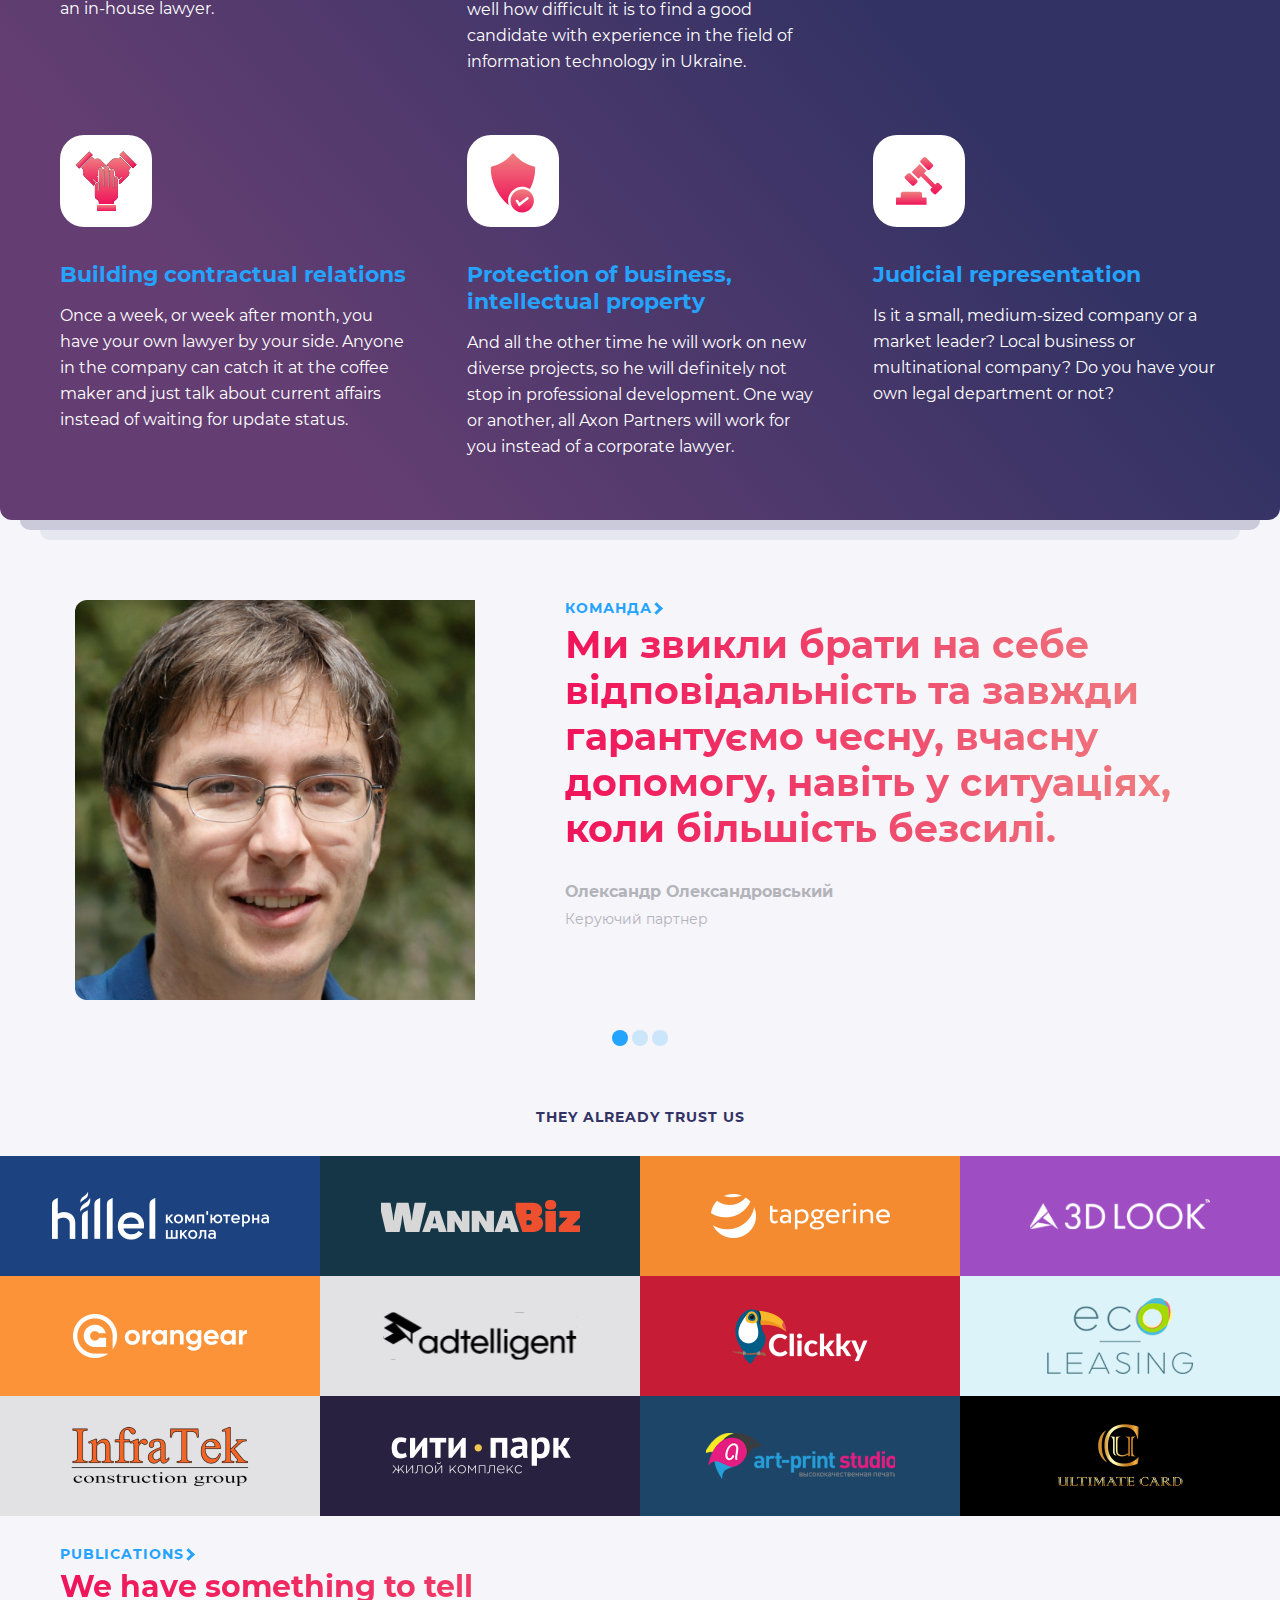
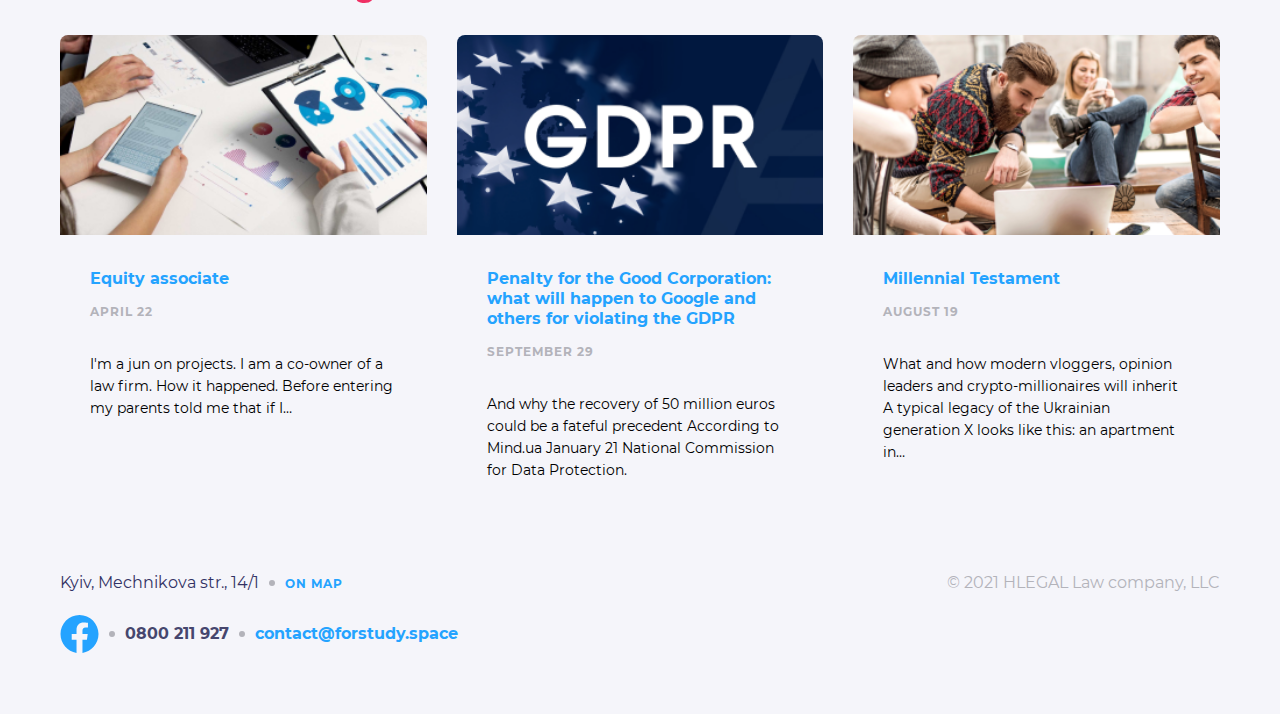
==== commit 5eab35a1: "first page done" ====
--- a/app/index.html
+++ b/app/index.html
@@ -14,8 +14,8 @@
                 <header class="header">
                     <div class="header__top">
                         <div class="header__lang">
-                            <a class="header__lang-item" href="#">en</a>
-                            <a class="header__lang-item header__lang-item--active" href="#">ua</a>
+                            <a class="header__lang-item header__lang-item--active" href="#">en</a>
+                            <a class="header__lang-item" href="#">ua</a>
                             <a class="header__lang-item" href="#">plc</a>
                         </div>
                         <div class="header__adress">Kyiv, Mechnikova str., 14/1</div>
@@ -48,7 +48,7 @@
                 </header>
                 <div class="h-bg__content">
                     <h1>you legal solutions provider</h1>
-                    <a id="scroll" href="#">
+                    <a href="#scroll">
                         <svg width="42" height="42" viewBox="0 0 42 42" fill="none" xmlns="http://www.w3.org/2000/svg">
                         <circle opacity="0.5" cx="21" cy="21" r="20" stroke="white" stroke-width="2"/>
                         <path d="M12 18L21 27L30 18" stroke="white" stroke-width="2"/>
@@ -58,15 +58,15 @@
             </div>  
         </div>
         <div class="container">
-            <section class="gradient-slider">
+            <section  class="gradient-slider">
                 <h2 class="visually-hidden">Slider</h2>
-                <div class="gradient-slider__block">
+                <div id="scroll" class="gradient-slider__block">
                         <article class="gradient-slider__box" >
                             <h3 class="visually-hidden">Buttons</h3>
-                            <button class="gradient-slider__btn" type="button">Consistent</button>
-                            <button type="button">Customer oriented</button>
-                            <button type="button">Innovative</button>
-                            <button type="button">Business oriented</button>
+                            <button class="gradient-slider__btn gradient-slider__btn--active" type="button">Consistent</button>
+                            <button  class="gradient-slider__btn" type="button">Customer oriented</button>
+                            <button  class="gradient-slider__btn" type="button">Innovative</button>
+                            <button  class="gradient-slider__btn" type="button">Business oriented</button>
                     </article>
                 </div>
                 <article class="gradient-slider__text">
@@ -129,12 +129,12 @@
             <section class="main-content__slider">
                 <h2 class="visually-hidden">Slider</h2>
                 <article class="main-content__pic">
-                    <h4 class="visually-hidden">pic</h4>
+                    <h4 class="visually-hidden">Pic</h4>
                     <img src="./img/man.png" alt="Managing partner">
                 </article>
                 <article class="main-content__text">
                     <h4 class="visually-hidden" >text</h4>
-                    <a class="gradient-content__arrow" href="#">команда</a>
+                    <a class="main-content__arrow" href="#">команда</a>
                     <p class="main-content__title">Ми звикли брати на себе відповідальність та завжди гарантуємо чесну, вчасну допомогу, навіть у ситуаціях, коли більшість безсилі.</p>
                     <p class="main-content__regular">Олександр Олександровський</p>
                     <p class="main-content__small">Керуючий партнер</p>
@@ -168,22 +168,22 @@
                         <article class="main-content__list-6">
                             <img  src="./img/adtelligent.svg" alt="adtelligent">
                         </article>
-                        <article class="main-content__list-7 main-content__list--none">
+                        <article class="main-content__list-7 main-content__list">
                             <img  src="./img/clickky.png" alt="clickky">
                         </article>
-                        <article class="main-content__list-8 main-content__list--none">
+                        <article class="main-content__list-8 main-content__list">
                             <img  src="./img/ecolease.png" alt="ecolease">
                         </article>
-                        <article class="main-content__list-9 main-content__list--none">
+                        <article class="main-content__list-9 main-content__list">
                             <img  src="./img/infra.png" alt="infra">
                         </article>
-                        <article class="main-content__list-10 main-content__list--none">
+                        <article class="main-content__list-10 main-content__list">
                             <img  src="./img/park.png" alt="park">
                         </article>
-                        <article class="main-content__list-11 main-content__list--none">
+                        <article class="main-content__list-11 main-content__list">
                             <img  src="./img/art-print.png" alt="art-print">
                         </article>
-                        <article class="main-content__list-12 main-content__list--none">
+                        <article class="main-content__list-12 main-content__list">
                             <img  src="./img/card.png" alt="card">
                         </article>
                     </div>
@@ -228,15 +228,19 @@
     <footer class="footer">
         <div class="container">
             <div class="footer__box">
+                <div class="footer__top">
                     <p class="footer__adress">Kyiv, Mechnikova str., 14/1</p>
                     <a class="footer__map" href="https://goo.gl/maps/Xwf3hfzKMAg9PKE67" target="_blank" >On map</a>
+                </div>
+                <div class="footer__mid">
                     <a class="footer__fb" href="#">
                         <svg width="39" height="38" viewBox="0 0 39 38" fill="none" xmlns="http://www.w3.org/2000/svg">
                         <path d="M38.5 19.1161C38.5 8.55857 29.9934 0 19.5 0C9.00658 0 0.5 8.55857 0.5 19.1161C0.5 28.6575 7.44803 36.5659 16.5312 38V24.6419H11.707V19.1161H16.5312V14.9046C16.5312 10.1136 19.3678 7.46723 23.7078 7.46723C25.7866 7.46723 27.9609 7.84059 27.9609 7.84059V12.545H25.5651C23.2048 12.545 22.4688 14.0185 22.4688 15.5302V19.1161H27.7383L26.8959 24.6419H22.4688V38C31.552 36.5659 38.5 28.6575 38.5 19.1161Z" fill="#24A3FF"/>
                         </svg>
                     </a>
                     <a class="footer__phone" href="tel:0800211927">0800 211 927</a>
-                    <a class="footer__email" href="mailto:contact@forstudy.space">contact@forstudy.space</a>             
+                    <a class="footer__email" href="mailto:contact@forstudy.space">contact@forstudy.space</a>  
+                </div>
                     <p class="footer__text">© 2021 HLEGAL Law company, LLC</p>
             </div>
         </div>
--- a/app/css/style.css
+++ b/app/css/style.css
@@ -27,7 +27,7 @@
 }
 
 .container {
-  max-width: 1230px;
+  max-width: 1470px;
   min-width: 375px;
   margin: 0 auto;
   padding: 0 15px;
@@ -54,8 +54,16 @@
     padding: 0 60px;
   }
   .container--clients {
-    max-width: 768px;
+    max-width: 1024px;
+    min-width: 768px;
     padding: 0;
+  }
+}
+
+@media screen and (min-width: 1024px) {
+  .container--clients {
+    max-width: 1470px;
+    min-width: 1024px;
   }
 }
 
@@ -178,6 +186,11 @@
 }
 
 .header__lang-item:not(.header__lang-item--active):hover {
+  color: #ffffff;
+  background-color: rgba(255, 255, 255, 0.2);
+}
+
+.header__lang-item:not(.header__lang-item--active):active {
   color: #ffffff;
   background-color: #F0145A;
 }
@@ -491,6 +504,10 @@
   padding: 30px 15px;
 }
 
+.gradient-slider__block {
+  border-bottom: 4px solid rgba(255, 255, 255, 0.3);
+}
+
 .gradient-slider__box {
   display: -webkit-box;
   display: -ms-flexbox;
@@ -498,7 +515,6 @@
   overflow: auto;
   overflow: -mon-scrollbars-none;
   -ms-overflow-style: none;
-  border-bottom: 4px solid rgba(255, 255, 255, 0.3);
 }
 
 .gradient-slider__box::-webkit-scrollbar {
@@ -506,6 +522,7 @@
 }
 
 .gradient-slider__box button {
+  cursor: pointer;
   white-space: nowrap;
   font-weight: 700;
   font-size: 30px;
@@ -517,7 +534,7 @@
   margin-right: 30px;
 }
 
-.gradient-slider__btn {
+.gradient-slider__btn--active {
   background: linear-gradient(90.13deg, #EF8080 0.84%, #F0145A 99.96%);
   -webkit-background-clip: text;
   -webkit-text-fill-color: transparent;
@@ -528,6 +545,25 @@
   line-height: 37px;
 }
 
+.gradient-slider__btn:not(.gradient-slider__btn--active):hover {
+  background: linear-gradient(323.35deg, #F0145A 6.7%, #693264 70.36%);
+  -webkit-background-clip: text;
+  -webkit-text-fill-color: transparent;
+  background-clip: text;
+  text-fill-color: transparent;
+}
+
+.gradient-slider__btn:not(.gradient-slider__btn--active):active {
+  background: linear-gradient(90.13deg, #EF8080 0.84%, #F0145A 99.96%);
+  -webkit-background-clip: text;
+  -webkit-text-fill-color: transparent;
+  background-clip: text;
+  text-fill-color: transparent;
+  font-weight: 700;
+  font-size: 30px;
+  line-height: 37px;
+}
+
 .gradient-slider__text {
   padding-top: 30px;
 }
@@ -557,6 +593,10 @@
     line-height: 46px;
     margin-right: 30px;
   }
+  .gradient-slider__btn:not(.gradient-slider__btn--active):hover {
+    font-size: 38px;
+    line-height: 46px;
+  }
   .gradient-slider__text {
     padding-right: 15px;
     padding-top: 60px;
@@ -566,45 +606,56 @@
     font-size: 30px;
     line-height: 37px;
     color: #ffffff;
-    padding-bottom: 30px;
   }
 }
 
 @media screen and (min-width: 1024px) {
   .gradient-slider {
     display: grid;
-    grid-template-columns: 1fr 1fr;
+    grid-template-columns: -webkit-min-content 1fr;
+    grid-template-columns: min-content 1fr;
     grid-template-rows: -webkit-min-content;
     grid-template-rows: min-content;
-    gap: 120px;
+    gap: 60px;
+    -webkit-box-align: center;
+        -ms-flex-align: center;
+            align-items: center;
   }
   .gradient-slider__block {
     width: 439px;
     height: 303px;
+    border-bottom: 0;
   }
   .gradient-slider__box {
     -webkit-box-orient: vertical;
     -webkit-box-direction: normal;
         -ms-flex-direction: column;
             flex-direction: column;
-    justify-items: flex-end;
-    -ms-flex-line-pack: justify;
-        align-content: space-between;
-    padding: 15px 60px 15px 0;
-    width: 100%;
-    border-bottom: 0;
+    -webkit-box-align: end;
+        -ms-flex-align: end;
+            align-items: flex-end;
+    padding-right: 60px;
+    border-right: 4px solid rgba(255, 255, 255, 0.3);
   }
   .gradient-slider__box button {
-    justify-self: flex-start;
-    margin-right: 0;
-    width: 100%;
+    text-align: right;
+    -ms-flex-preferred-size: content;
+        flex-basis: content;
+    margin: 15px 0;
   }
   .gradient-slider__text {
-    padding: 43px 0;
+    padding: 0;
   }
 }
 
 .gradient-content {
+  display: -webkit-box;
+  display: -ms-flexbox;
+  display: flex;
+  -webkit-box-orient: vertical;
+  -webkit-box-direction: normal;
+      -ms-flex-direction: column;
+          flex-direction: column;
   padding: 0px 15px 60px;
 }
 
@@ -616,13 +667,16 @@
 }
 
 .gradient-content__arrow {
-  display: -webkit-box;
-  display: -ms-flexbox;
-  display: flex;
-  -webkit-box-align: center;
-      -ms-flex-align: center;
-          align-items: center;
-  padding-bottom: 10px;
+  -ms-flex-item-align: start;
+      align-self: flex-start;
+  display: -webkit-box;
+  display: -ms-flexbox;
+  display: flex;
+  -webkit-box-align: center;
+      -ms-flex-align: center;
+          align-items: center;
+  justify-items: flex-start;
+  margin-bottom: 10px;
   font-weight: 700;
   font-size: 14px;
   line-height: 17px;
@@ -635,9 +689,22 @@
 .gradient-content__arrow::after {
   content: '';
   display: inline-block;
-  background-image: url(../../img/arrow.svg);
-  width: 12px;
-  height: 13px;
+  border: 3px solid #24A3FF;
+  border-width: 0 3px 3px 0;
+  display: inline-block;
+  padding: 3px;
+  transform: rotate(-45deg);
+  -webkit-transform: rotate(-45deg);
+}
+
+.gradient-content__arrow:hover {
+  color: #F0145A;
+}
+
+.gradient-content__arrow:hover::after {
+  border: 3px solid #F0145A;
+  border-left: 0;
+  border-top: 0;
 }
 
 .gradient-content__title {
@@ -718,16 +785,29 @@
   }
 }
 
+@media screen and (min-width: 1024px) {
+  .gradient-content__block {
+    display: grid;
+    grid-template-columns: 1fr  1fr 1fr;
+    grid-template-rows: repeat(2, -webkit-min-content);
+    grid-template-rows: repeat(2, min-content);
+  }
+}
+
 .main-content {
   padding-top: 50px;
 }
 
 .main-content__slider {
-  margin: 0 15px;
   display: grid;
-  grid-template-columns: 315px;
+  grid-template-columns: 1fr;
   grid-template-rows: -webkit-min-content -webkit-min-content -webkit-min-content;
   grid-template-rows: min-content min-content min-content;
+  gap: 30px;
+}
+
+.main-content__pic {
+  padding: 0 15px;
 }
 
 .main-content__pic img {
@@ -740,7 +820,14 @@
 }
 
 .main-content__text {
-  padding: 30px;
+  display: -webkit-box;
+  display: -ms-flexbox;
+  display: flex;
+  -webkit-box-orient: vertical;
+  -webkit-box-direction: normal;
+      -ms-flex-direction: column;
+          flex-direction: column;
+  padding: 0 30px 30px 45px;
 }
 
 .main-content__title {
@@ -761,6 +848,7 @@
   font-size: 16px;
   line-height: 20px;
   color: #B3B3BA;
+  padding-bottom: 6px;
 }
 
 .main-content__small {
@@ -1085,6 +1173,8 @@
 }
 
 .main-content__arrow {
+  -ms-flex-item-align: start;
+      align-self: flex-start;
   font-weight: 700;
   font-size: 14px;
   line-height: 17px;
@@ -1103,9 +1193,22 @@
 .main-content__arrow::after {
   content: '';
   display: inline-block;
-  background-image: url(../../img/arrow.svg);
-  width: 12px;
-  height: 13px;
+  border: 3px solid #24A3FF;
+  border-width: 0 3px 3px 0;
+  display: inline-block;
+  padding: 3px;
+  transform: rotate(-45deg);
+  -webkit-transform: rotate(-45deg);
+}
+
+.main-content__arrow:hover {
+  color: #F0145A;
+}
+
+.main-content__arrow:hover::after {
+  border: 3px solid #F0145A;
+  border-left: 0;
+  border-top: 0;
 }
 
 .main-content__item img {
@@ -1161,39 +1264,20 @@
     line-height: 46px;
   }
   .main-content__text {
-    padding-bottom: 60px;
+    padding-bottom: 30px;
   }
   .main-content__clients {
     margin: 0;
   }
   .main-content__grid {
     display: grid;
-    grid-template-columns: repeat(3, 256px);
+    grid-template-columns: repeat(3, 1fr);
     grid-template-rows: repeat(4, 120px);
   }
   .main-content__list--none {
     display: -webkit-box;
     display: -ms-flexbox;
     display: flex;
-  }
-  .main-content__list-1 {
-    width: 256px;
-    height: 120px;
-    margin: 0;
-    display: -webkit-box;
-    display: -ms-flexbox;
-    display: flex;
-    -webkit-box-pack: center;
-        -ms-flex-pack: center;
-            justify-content: center;
-    -webkit-box-align: center;
-        -ms-flex-align: center;
-            align-items: center;
-  }
-  .main-content__list-1 img {
-    padding: 0;
-    width: 217px;
-    height: 48px;
   }
   .main-content__recommended {
     display: -webkit-box;
@@ -1203,12 +1287,13 @@
     -webkit-box-direction: normal;
         -ms-flex-direction: column;
             flex-direction: column;
-    margin: 0 auto;
-    width: 648px;
+    -webkit-box-pack: center;
+        -ms-flex-pack: center;
+            justify-content: center;
   }
   .main-content__block {
     display: grid;
-    grid-template-columns: 309px 309px;
+    grid-template-columns: repeat(2, 1fr);
     grid-template-rows: repeat(2, -webkit-min-content);
     grid-template-rows: repeat(2, min-content);
     gap: 30px;
@@ -1218,7 +1303,60 @@
   }
 }
 
+@media screen and (min-width: 1024px) {
+  .main-content__slider {
+    margin: 0;
+    display: grid;
+    grid-template-columns: -webkit-min-content 1fr;
+    grid-template-columns: min-content 1fr;
+    grid-template-rows: -webkit-min-content -webkit-min-content;
+    grid-template-rows: min-content min-content;
+  }
+  .main-content__pic img {
+    height: 100%;
+    width: 400px;
+    border-radius: 12px 0px 0px 12px;
+  }
+  .main-content__btn {
+    grid-column: span 2;
+  }
+  .main-content__grid {
+    grid-template-columns: repeat(4, 1fr);
+    grid-template-rows: repeat(3, 120px);
+  }
+  .main-content__block {
+    grid-template-columns: repeat(3, 1fr);
+    grid-template-rows: -webkit-min-content;
+    grid-template-rows: min-content;
+  }
+  .main-content__item--span {
+    grid-column: span 1;
+  }
+}
+
+@media screen and (min-width: 1440px) {
+  .main-content__slider {
+    display: grid;
+    grid-template-columns: -webkit-min-content 1fr;
+    grid-template-columns: min-content 1fr;
+    grid-template-rows: 344px;
+  }
+}
+
 .footer__box {
+  display: grid;
+  grid-template-columns: 1fr;
+  grid-template-rows: repeat(3, -webkit-min-content);
+  grid-template-rows: repeat(3, min-content);
+  -webkit-box-align: center;
+      -ms-flex-align: center;
+          align-items: center;
+  justify-items: center;
+  padding-top: 62px;
+  padding-bottom: 30px;
+}
+
+.footer__top {
   display: -webkit-box;
   display: -ms-flexbox;
   display: flex;
@@ -1229,7 +1367,20 @@
   -webkit-box-align: center;
       -ms-flex-align: center;
           align-items: center;
-  padding-top: 62px;
+}
+
+.footer__mid {
+  display: -webkit-box;
+  display: -ms-flexbox;
+  display: flex;
+  -webkit-box-orient: vertical;
+  -webkit-box-direction: normal;
+      -ms-flex-direction: column;
+          flex-direction: column;
+  -webkit-box-align: center;
+      -ms-flex-align: center;
+          align-items: center;
+  padding-top: 21px;
   padding-bottom: 30px;
 }
 
@@ -1242,7 +1393,6 @@
 
 .footer__map {
   padding-top: 10px;
-  padding-bottom: 21px;
   font-weight: 700;
   font-size: 12px;
   line-height: 15px;
@@ -1251,6 +1401,10 @@
   text-transform: uppercase;
 }
 
+.footer__map:hover {
+  color: #F0145A;
+}
+
 .footer__fb {
   width: 39px;
   height: 38px;
@@ -1269,7 +1423,6 @@
 }
 
 .footer__email {
-  margin-bottom: 30px;
   font-weight: 700;
   font-size: 16px;
   line-height: 20px;
@@ -1290,18 +1443,44 @@
 @media screen and (min-width: 768px) {
   .footer__box {
     display: grid;
-    grid-template-columns: 39px  -webkit-max-content -webkit-min-content 1fr 1fr 1fr;
-    grid-template-columns: 39px  max-content min-content 1fr 1fr 1fr;
+    grid-template-columns: 1fr 1fr;
     grid-template-rows: -webkit-min-content -webkit-min-content;
     grid-template-rows: min-content min-content;
     padding-top: 62px;
     padding-bottom: 30px;
   }
-  .footer__adress {
-    -webkit-box-ordinal-group: -2;
-        -ms-flex-order: -3;
-            order: -3;
+  .footer__top {
+    grid-column-start: 1;
+    grid-row-start: 1;
+    justify-self: flex-start;
+    display: -webkit-box;
+    display: -ms-flexbox;
+    display: flex;
+    -webkit-box-orient: horizontal;
+    -webkit-box-direction: reverse;
+        -ms-flex-direction: row-reverse;
+            flex-direction: row-reverse;
+    -webkit-box-align: center;
+        -ms-flex-align: center;
+            align-items: center;
+  }
+  .footer__mid {
+    grid-column-start: 1;
+    grid-row-start: 2;
     grid-column: span 2;
+    justify-self: flex-start;
+    display: -webkit-box;
+    display: -ms-flexbox;
+    display: flex;
+    -webkit-box-orient: horizontal;
+    -webkit-box-direction: normal;
+        -ms-flex-direction: row;
+            flex-direction: row;
+    -webkit-box-align: center;
+        -ms-flex-align: center;
+            align-items: center;
+    padding-top: 21px;
+    padding-bottom: 30px;
   }
   .footer__map {
     display: -webkit-box;
@@ -1324,12 +1503,7 @@
     background: #B3B3BA;
     margin: 0 10px;
   }
-  .footer__fb {
-    width: 38px;
-  }
   .footer__phone {
-    grid-column: span 2;
-    margin: 0;
     display: -webkit-box;
     display: -ms-flexbox;
     display: flex;
@@ -1347,8 +1521,6 @@
     margin: 0 10px;
   }
   .footer__email {
-    grid-column-start: 4;
-    margin: 0;
     display: -webkit-box;
     display: -ms-flexbox;
     display: flex;
@@ -1365,14 +1537,8 @@
     background: #B3B3BA;
     margin: 0 10px;
   }
-  .footer__fb, .footer__phone, .footer__email {
-    margin-top: 21px;
-  }
   .footer__text {
-    grid-column: span 2;
-    -webkit-box-ordinal-group: 0;
-        -ms-flex-order: -1;
-            order: -1;
+    justify-self: flex-end;
   }
 }
 
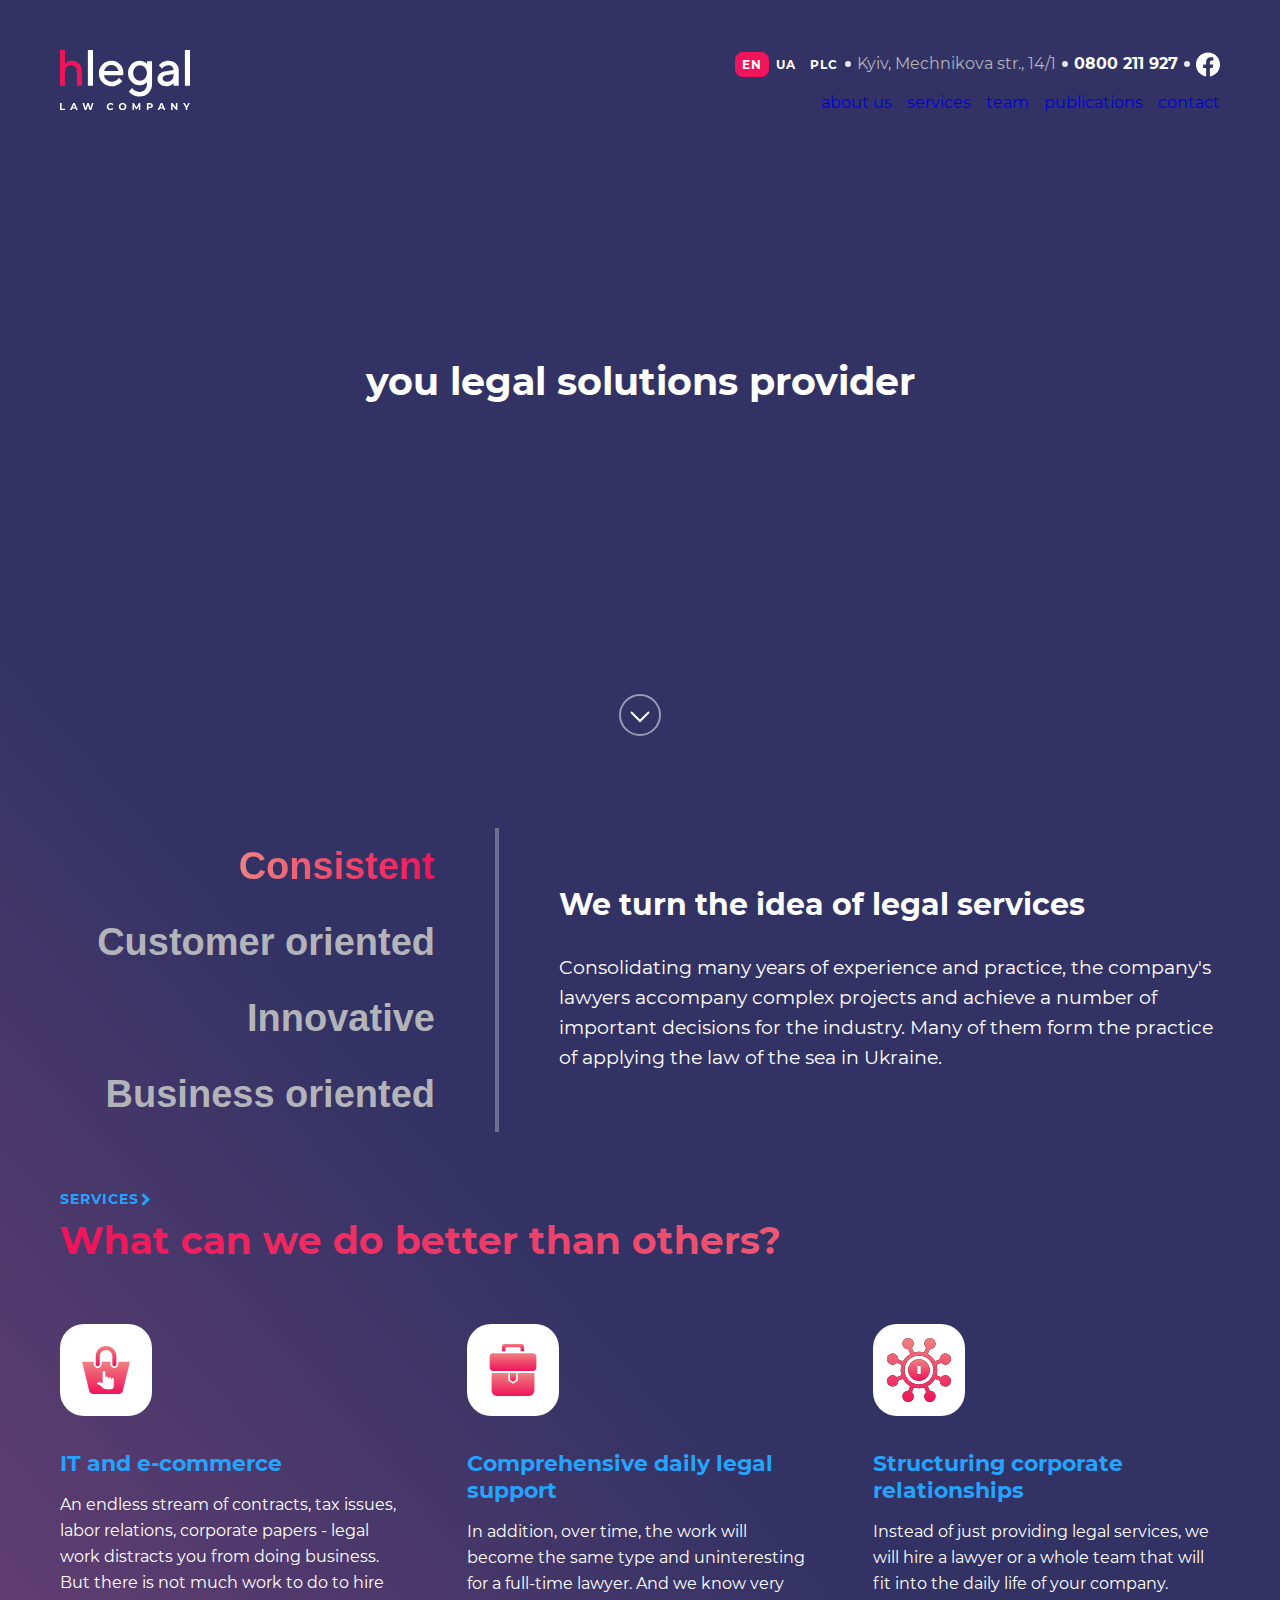
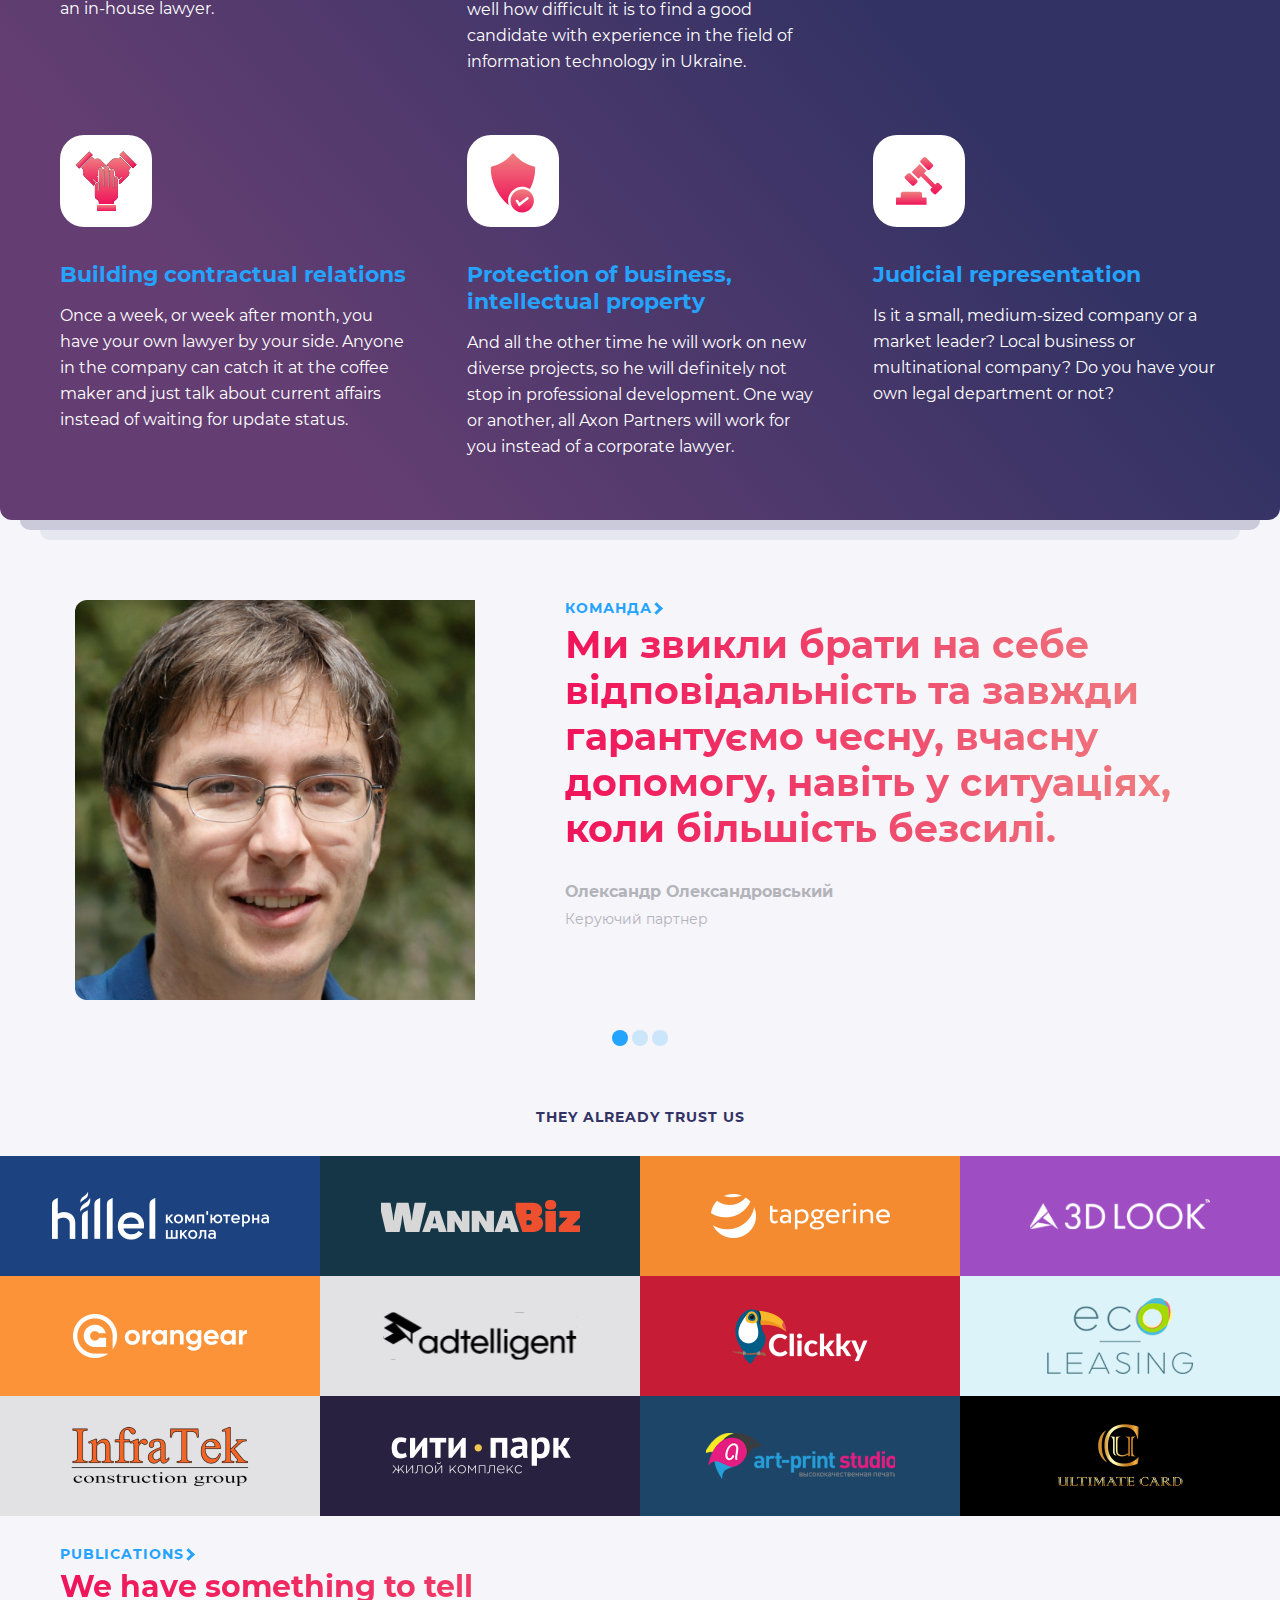
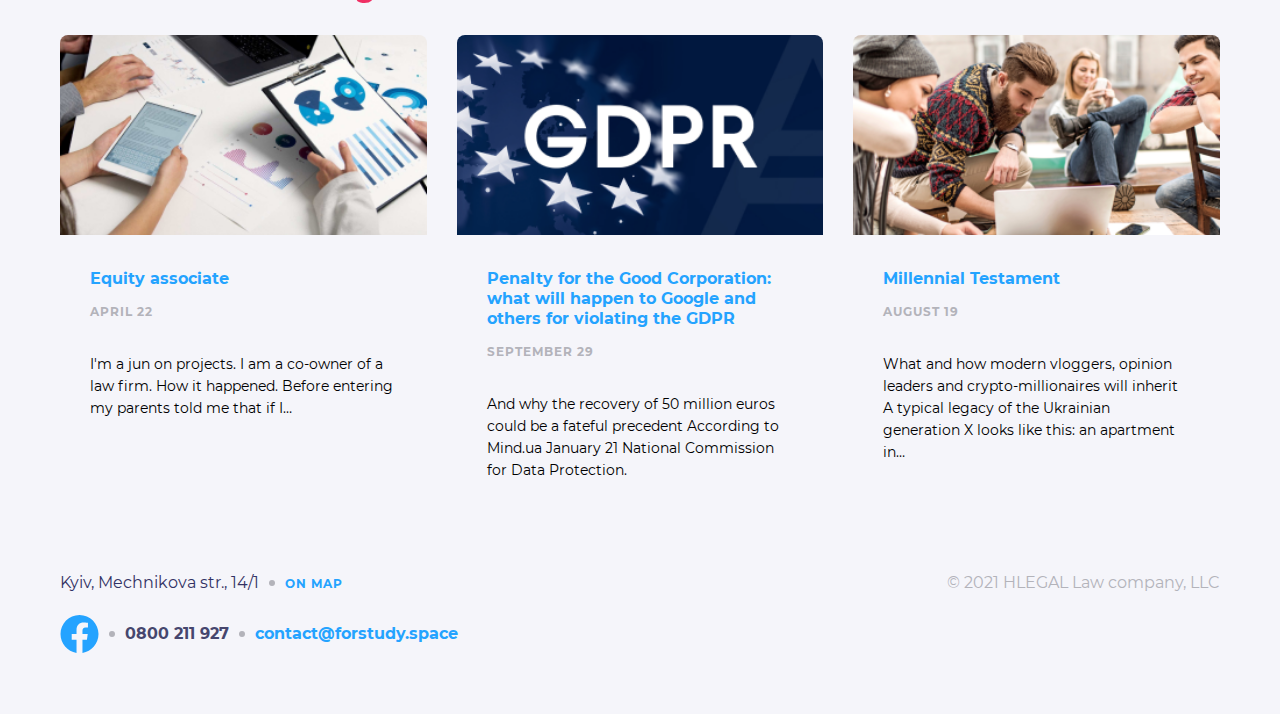
==== commit 85a81fc2: "about second" ====
--- a/app/index.html
+++ b/app/index.html
@@ -31,14 +31,11 @@
                         <a class="header__logo" href="#">
                             <img class="img-resonsive" src="./img/logo-white.svg" width="130" height="60"alt="">
                         </a>
-                        <div class="header__page">
-                            publications
-                        </div>
                     </div>
                     <nav class="main-menu">
                         <button class="main-menu__btn" type="button"></button>
                         <ul class="main-menu__list">
-                            <li><a href="#">about us</a></li>
+                            <li><a href="about.html">about us</a></li>
                             <li><a href="#">services</a></li>
                             <li><a href="#">team</a></li>
                             <li><a href="#">publications</a></li>
@@ -140,6 +137,7 @@
                     <p class="main-content__small">Керуючий партнер</p>
                 </article>
                 <article class="main-content__btn">
+                    <h4 class="visually-hidden" >Buttons</h4>
                     <button class="main-content__circle main-content__circle--active" type="button"></button>
                     <button class="main-content__circle" type="button"></button>
                     <button class="main-content__circle" type="button"></button>
--- a/app/css/style.css
+++ b/app/css/style.css
@@ -200,6 +200,15 @@
   background-color: #F0145A;
 }
 
+.header__lang--white a:not(.header__lang-item--active) {
+  color: #B3B3BA;
+}
+
+.header__lang--white a:not(.header__lang-item--active):not(.header__lang-item--active):hover {
+  color: #ffffff;
+  background-color: #F0145A;
+}
+
 .header__phone {
   font-weight: 700;
   font-size: 16px;
@@ -210,6 +219,10 @@
 
 .header__phone:hover {
   color: #F0145A;
+}
+
+.header__phone--white {
+  color: #B3B3BA;
 }
 
 .header__adress {
@@ -236,9 +249,9 @@
   display: -webkit-box;
   display: -ms-flexbox;
   display: flex;
-  -webkit-box-align: start;
-      -ms-flex-align: start;
-          align-items: flex-start;
+  -webkit-box-align: center;
+      -ms-flex-align: center;
+          align-items: center;
 }
 
 .header__logo {
@@ -247,23 +260,24 @@
 }
 
 .header__page {
+  display: -webkit-box;
+  display: -ms-flexbox;
+  display: flex;
+  -webkit-box-align: center;
+      -ms-flex-align: center;
+          align-items: center;
   font-weight: 400;
   font-size: 20px;
   line-height: 24px;
-  color: #ffffff;
-  display: none;
-  -webkit-box-align: center;
-      -ms-flex-align: center;
-          align-items: center;
+  color: #323264;
 }
 
 .header__page::before {
   content: '';
   display: inline-block;
-  width: 13px;
+  background-image: url("../../img/slash-verysmall.svg");
+  width: 12px;
   height: 26px;
-  background-image: url("../../img/slash-verysmall.svg");
-  background-size: 13px 26px;
 }
 
 @media screen and (min-width: 768px) {
@@ -376,6 +390,10 @@
   cursor: pointer;
 }
 
+.main-menu__btn--white {
+  background-image: url(../../img/hamburger.png);
+}
+
 .main-menu__list {
   position: absolute;
   right: 0;
@@ -393,7 +411,7 @@
   padding-bottom: 15px;
 }
 
-.main-menu__list a {
+.main-menu__item {
   font-weight: 700;
   font-size: 24px;
   line-height: 29px;
@@ -402,16 +420,21 @@
   padding: 7px 0;
 }
 
-.main-menu__list a:hover {
+.main-menu__item:not(.main-menu__item--accent):hover {
   color: #0085FF;
 }
 
-.main-menu__list a:active {
+.main-menu__item:not(.main-menu__item--accent):active {
   color: #006CCF;
 }
 
-.main-menu__list .accent {
+.main-menu__item--accent {
   color: #F0145A;
+}
+
+.main-menu__item--active {
+  color: #F0145A;
+  border-bottom: 2px solid #F0145A;
 }
 
 @media screen and (min-width: 768px) {
@@ -439,7 +462,7 @@
   .main-menu__list li:not(:last-child) {
     padding-bottom: 0;
   }
-  .main-menu__list li a {
+  .main-menu__item {
     padding: 0;
     padding-bottom: 3px;
     font-weight: 700;
@@ -447,11 +470,25 @@
     line-height: 20px;
     color: #ffffff;
   }
-  .main-menu__list li a:hover {
+  .main-menu__item:not(.main-menu__item--accent):hover {
     color: #ffffff;
     border-bottom: 2px solid #ffffff;
   }
-  .main-menu__list li a:active {
+  .main-menu__item:not(.main-menu__item--accent):active {
+    color: #F0145A;
+    border-bottom: 2px solid #F0145A;
+  }
+  .main-menu__item--white {
+    font-weight: 700;
+    font-size: 16px;
+    line-height: 20px;
+    color: #24A3FF;
+  }
+  .main-menu__item--white:not(.main-menu__item--accent):hover {
+    color: #24A3FF;
+    border-bottom: 2px solid #24A3FF;
+  }
+  .main-menu__item--accent {
     color: #F0145A;
     border-bottom: 2px solid #F0145A;
   }
@@ -1144,7 +1181,7 @@
   height: 95px;
 }
 
-.main-content__list--none {
+.main-content__list {
   display: none;
 }
 
@@ -1274,7 +1311,7 @@
     grid-template-columns: repeat(3, 1fr);
     grid-template-rows: repeat(4, 120px);
   }
-  .main-content__list--none {
+  .main-content__list {
     display: -webkit-box;
     display: -ms-flexbox;
     display: flex;
@@ -1542,4 +1579,369 @@
   }
 }
 
+.main-white__intro {
+  padding: 30px 15px;
+}
+
+.main-white__text h4 {
+  background: linear-gradient(90.13deg, #F0145A 0.84%, #EF8080 99.96%);
+  -webkit-background-clip: text;
+  -webkit-text-fill-color: transparent;
+  background-clip: text;
+  text-fill-color: transparent;
+  font-weight: 700;
+  font-size: 30px;
+  line-height: 37px;
+}
+
+.main-white__text p {
+  font-weight: 400;
+  font-size: 19px;
+  line-height: 30px;
+  color: #000000;
+}
+
+.main-white__padding {
+  padding-bottom: 30px;
+}
+
+.main-white__info {
+  display: grid;
+  grid-template-columns: 1fr;
+  grid-template-rows: repeat(3, -webkit-min-content);
+  grid-template-rows: repeat(3, min-content);
+  gap: 40px;
+  padding-top: 30px;
+  padding-left: 30px;
+}
+
+.main-white__item p:first-child {
+  background: linear-gradient(90.13deg, #F0145A 0.84%, #EF8080 99.96%);
+  -webkit-background-clip: text;
+  -webkit-text-fill-color: transparent;
+  background-clip: text;
+  text-fill-color: transparent;
+  font-weight: 700;
+  font-size: 30px;
+  line-height: 37px;
+  font-size: 36px;
+  line-height: 44px;
+}
+
+.main-white__item p:last-child {
+  font-weight: 400;
+  font-size: 16px;
+  line-height: 20px;
+  color: #323264;
+}
+
+.main-white__num-1 {
+  display: -webkit-box;
+  display: -ms-flexbox;
+  display: flex;
+  -webkit-box-align: center;
+      -ms-flex-align: center;
+          align-items: center;
+}
+
+.main-white__num-1::before {
+  content: '';
+  display: block;
+  padding-right: 8px;
+  width: 32px;
+  height: 32px;
+  background-image: url(../../img/flag.svg);
+  background-repeat: no-repeat;
+}
+
+.main-white__num-2 {
+  display: -webkit-box;
+  display: -ms-flexbox;
+  display: flex;
+  -webkit-box-align: center;
+      -ms-flex-align: center;
+          align-items: center;
+}
+
+.main-white__num-2::before {
+  content: '';
+  display: block;
+  padding-right: 8px;
+  width: 32px;
+  height: 32px;
+  background-image: url(../../img/case.svg);
+  background-repeat: no-repeat;
+}
+
+.main-white__num-3 {
+  display: -webkit-box;
+  display: -ms-flexbox;
+  display: flex;
+  -webkit-box-align: center;
+      -ms-flex-align: center;
+          align-items: center;
+}
+
+.main-white__num-3::before {
+  content: '';
+  display: block;
+  padding-right: 8px;
+  width: 32px;
+  height: 32px;
+  background-image: url(../../img/star.svg);
+  background-repeat: no-repeat;
+}
+
+.main-white__box {
+  padding: 30px 15px 60px;
+}
+
+.main-white__box p {
+  font-weight: 400;
+  font-size: 19px;
+  line-height: 30px;
+  color: #000000;
+}
+
+.main-white__box p:last-child {
+  background: linear-gradient(90.13deg, #F0145A 0.84%, #EF8080 99.96%);
+  -webkit-background-clip: text;
+  -webkit-text-fill-color: transparent;
+  background-clip: text;
+  text-fill-color: transparent;
+  font-weight: 700;
+  font-size: 30px;
+  line-height: 37px;
+}
+
+.main-white__box p:not(:last-child) {
+  padding-bottom: 30px;
+}
+
+@media screen and (min-width: 768px) {
+  .main-white__intro {
+    padding: 60px 0;
+  }
+  .main-white__box {
+    padding-right: 0;
+    padding-left: 0;
+  }
+  .main-white__box p:last-child {
+    background: linear-gradient(90.13deg, #F0145A 0.84%, #EF8080 99.96%);
+    -webkit-background-clip: text;
+    -webkit-text-fill-color: transparent;
+    background-clip: text;
+    text-fill-color: transparent;
+    font-weight: 700;
+    font-size: 30px;
+    line-height: 37px;
+    font-size: 38px;
+    line-height: 46px;
+  }
+}
+
+@media screen and (min-width: 1024px) {
+  .main-white__intro {
+    display: grid;
+    grid-template-columns: 1fr 1fr;
+    grid-template-rows: 1fr;
+  }
+  .main-white__info {
+    padding-top: 0;
+  }
+}
+
+.main-slider {
+  padding: 30px 45px;
+  display: -webkit-box;
+  display: -ms-flexbox;
+  display: flex;
+  -webkit-box-orient: vertical;
+  -webkit-box-direction: normal;
+      -ms-flex-direction: column;
+          flex-direction: column;
+  -webkit-box-align: center;
+      -ms-flex-align: center;
+          align-items: center;
+}
+
+.main-slider h2 {
+  font-weight: 700;
+  font-size: 14px;
+  line-height: 17px;
+  color: #323264;
+  letter-spacing: 1px;
+  text-transform: uppercase;
+}
+
+.main-slider__box {
+  display: grid;
+  grid-template-columns: 1fr;
+  grid-template-rows: -webkit-min-content;
+  grid-template-rows: min-content;
+  padding: 30px 0;
+}
+
+.main-slider__box img {
+  display: block;
+}
+
+.main-slider__item-1 {
+  display: -webkit-box;
+  display: -ms-flexbox;
+  display: flex;
+  -webkit-box-pack: center;
+      -ms-flex-pack: center;
+          justify-content: center;
+  -webkit-box-align: center;
+      -ms-flex-align: center;
+          align-items: center;
+}
+
+.main-slider__item-1 img {
+  width: 54px;
+  height: 40px;
+}
+
+.main-slider__item-2 {
+  display: -webkit-box;
+  display: -ms-flexbox;
+  display: flex;
+  -webkit-box-pack: center;
+      -ms-flex-pack: center;
+          justify-content: center;
+  -webkit-box-align: center;
+      -ms-flex-align: center;
+          align-items: center;
+}
+
+.main-slider__item-2 img {
+  width: 106px;
+  height: 40px;
+}
+
+.main-slider__item-3 {
+  display: -webkit-box;
+  display: -ms-flexbox;
+  display: flex;
+  -webkit-box-pack: center;
+      -ms-flex-pack: center;
+          justify-content: center;
+  -webkit-box-align: center;
+      -ms-flex-align: center;
+          align-items: center;
+}
+
+.main-slider__item-3 img {
+  width: 130px;
+  height: 40px;
+}
+
+.main-slider__item-4 {
+  display: -webkit-box;
+  display: -ms-flexbox;
+  display: flex;
+  -webkit-box-pack: center;
+      -ms-flex-pack: center;
+          justify-content: center;
+  -webkit-box-align: center;
+      -ms-flex-align: center;
+          align-items: center;
+}
+
+.main-slider__item-4 img {
+  width: 111;
+  height: 40px;
+}
+
+.main-slider__item--display {
+  display: none;
+}
+
+.main-slider__block {
+  display: grid;
+  grid-template-columns: repeat(6, -webkit-min-content);
+  grid-template-columns: repeat(6, min-content);
+  grid-template-rows: -webkit-min-content;
+  grid-template-rows: min-content;
+  gap: 14px;
+}
+
+.main-slider__btn {
+  cursor: pointer;
+  width: 16px;
+  height: 16px;
+  border-radius: 50%;
+  border: 0;
+  background-color: rgba(36, 163, 255, 0.2);
+}
+
+.main-slider__btn:active:not(.main-slider__btn--active) {
+  background-color: #24a3ff;
+}
+
+.main-slider__btn:hover:not(.main-slider__btn--active) {
+  background-color: rgba(36, 163, 255, 0.6);
+}
+
+.main-slider__btn--active {
+  background-color: #24a3ff;
+}
+
+@media screen and (min-width: 768px) {
+  .main-slider {
+    padding: 30px 0;
+  }
+  .main-slider__box {
+    display: grid;
+    grid-template-columns: repeat(4, 132px);
+    grid-template-rows: 90px;
+    gap: 40px;
+    padding: 30px 0;
+  }
+  .main-slider__box img {
+    display: block;
+  }
+  .main-slider__item--display {
+    display: -webkit-box;
+    display: -ms-flexbox;
+    display: flex;
+  }
+  .main-slider__block {
+    grid-template-columns: repeat(3, -webkit-min-content);
+    grid-template-columns: repeat(3, min-content);
+  }
+  .main-slider__btn--display {
+    display: none;
+  }
+}
+
+.team-pic {
+  display: -webkit-box;
+  display: -ms-flexbox;
+  display: flex;
+  -webkit-box-pack: center;
+      -ms-flex-pack: center;
+          justify-content: center;
+  -webkit-box-align: center;
+      -ms-flex-align: center;
+          align-items: center;
+  margin: 0 -15px;
+  width: 375px;
+  height: 114px;
+  background-image: url(../../img/team-mob.png);
+  background-size: cover;
+}
+
+.team-pic p {
+  font-weight: 700;
+  font-size: 36px;
+  line-height: 44px;
+  color: #ffffff;
+  letter-spacing: 13px;
+  text-transform: uppercase;
+  opacity: 0.8;
+  text-shadow: 0px 15px 30px rgba(40, 40, 86, 0.8);
+}
+
 /*# sourceMappingURL=style.css.map */
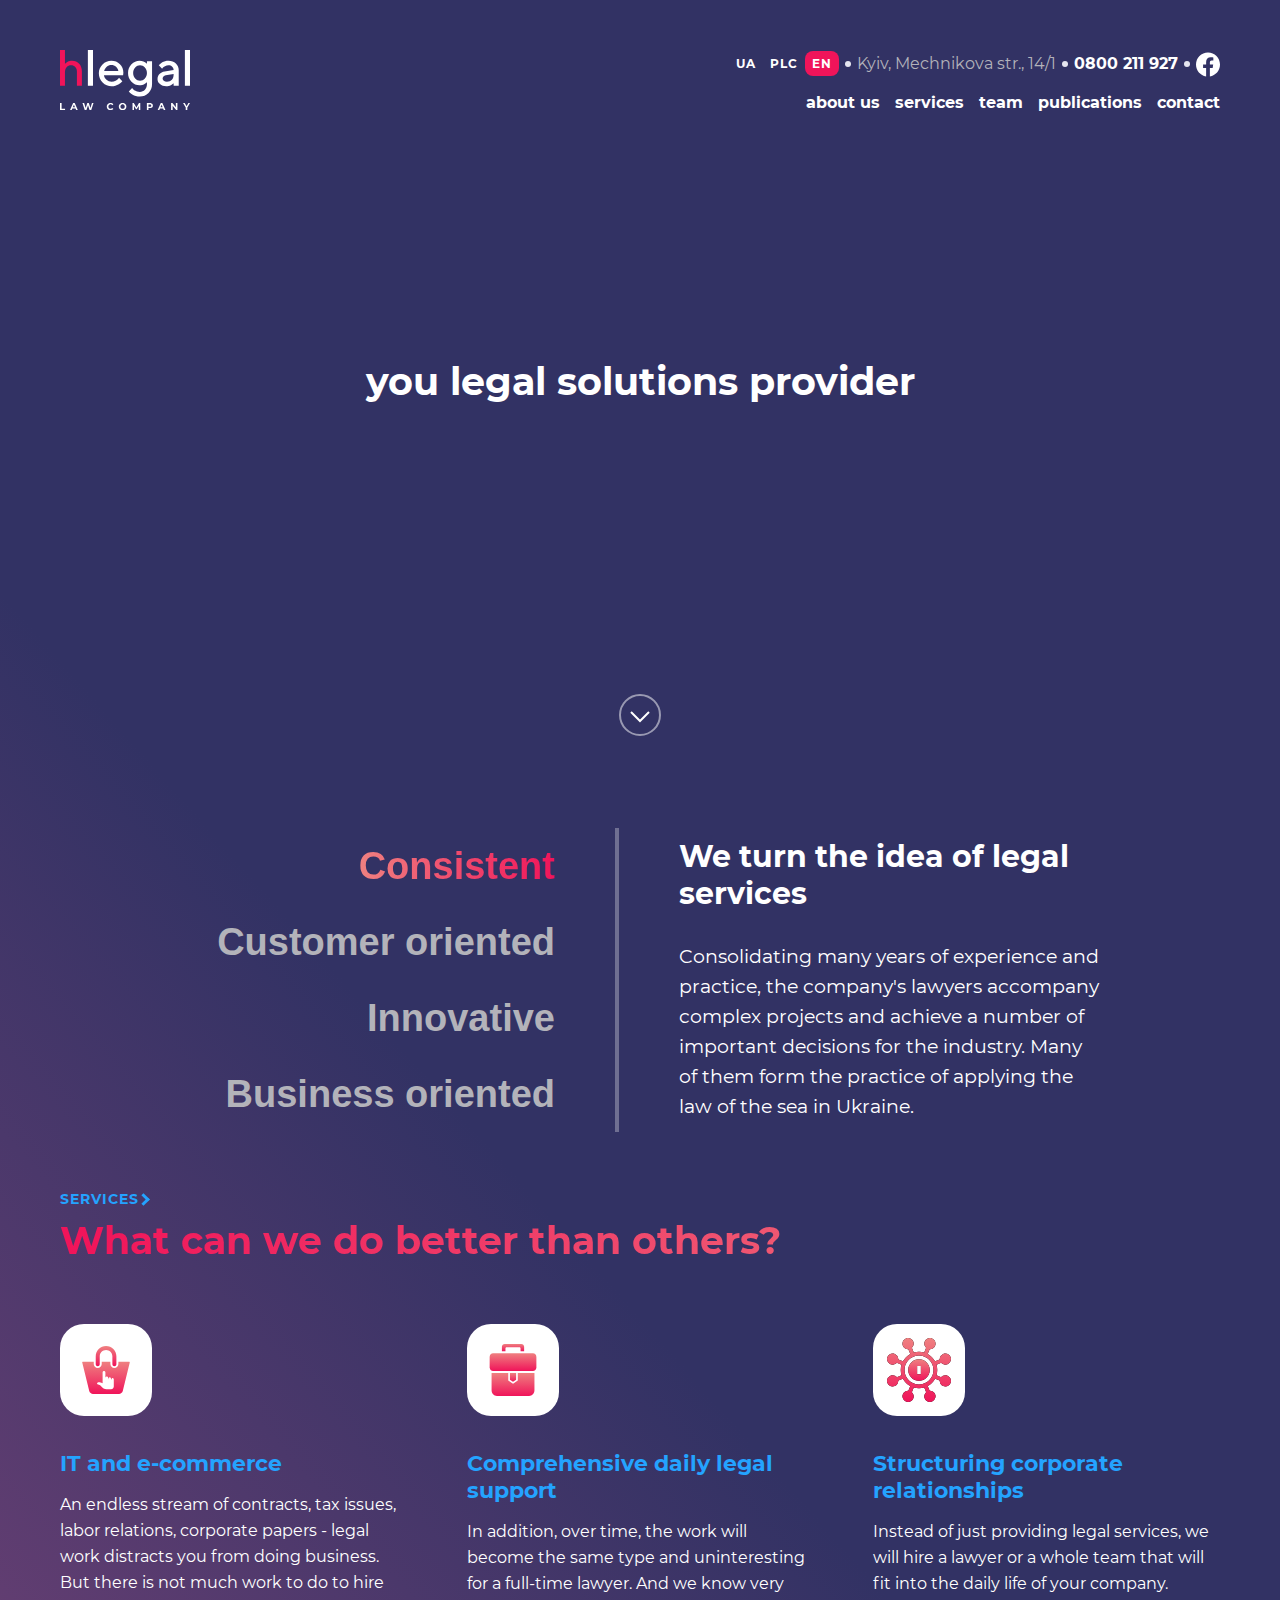
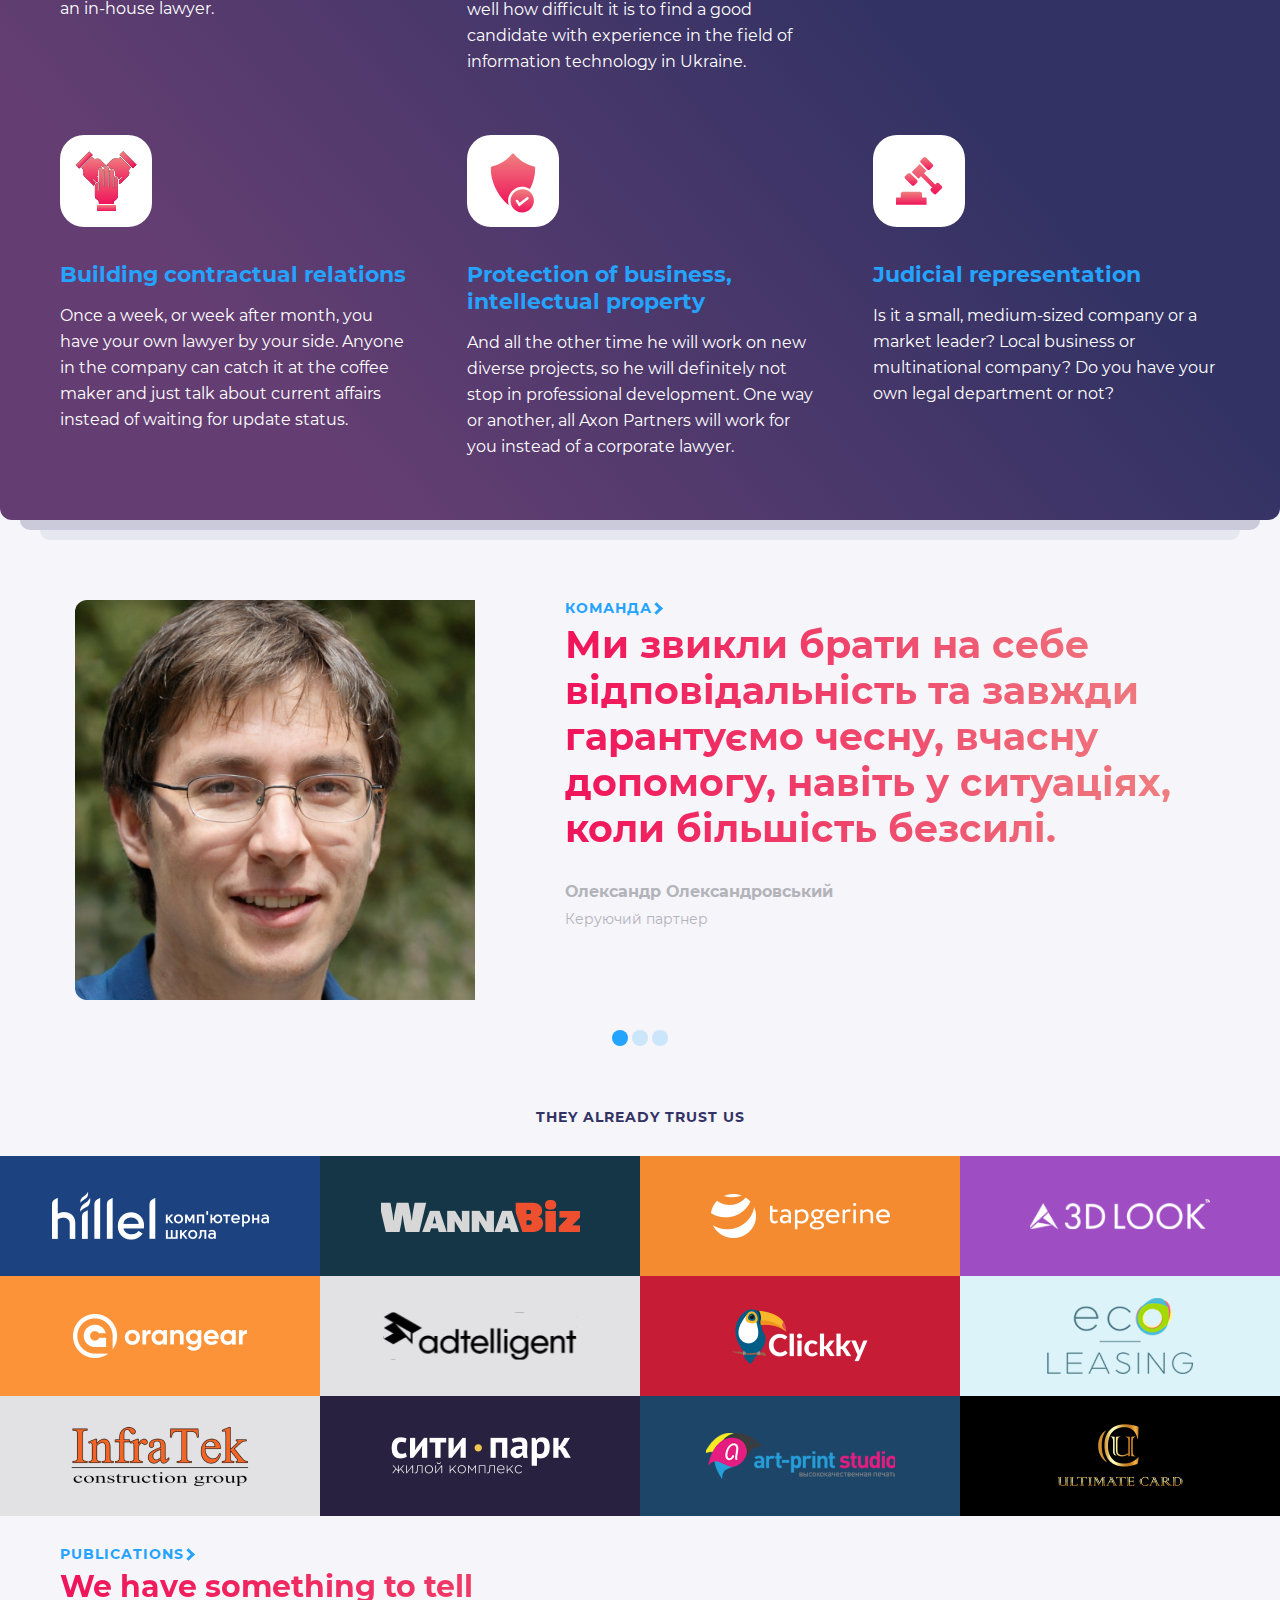
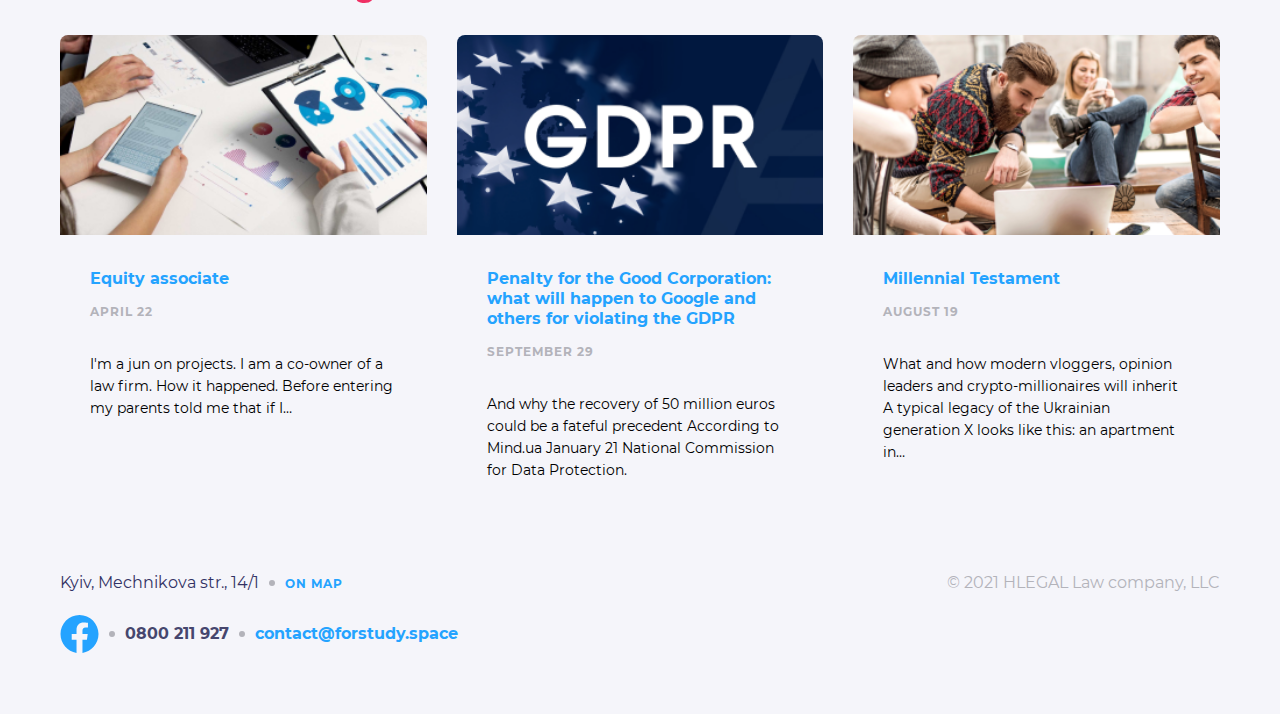
==== commit f9f28da6: "final mb" ====
--- a/app/index.html
+++ b/app/index.html
@@ -14,17 +14,16 @@
                 <header class="header">
                     <div class="header__top">
                         <div class="header__lang">
-                            <a class="header__lang-item header__lang-item--active" href="#">en</a>
                             <a class="header__lang-item" href="#">ua</a>
                             <a class="header__lang-item" href="#">plc</a>
+                            <a class="header__lang-item header__lang-item--active" href="#">en</a>
                         </div>
                         <div class="header__adress">Kyiv, Mechnikova str., 14/1</div>
                         <a class="header__phone" href="tel:0800211927">0800 211 927</a>
                         <a class="header__fb" href="#">
                             <svg width="24" height="25" viewBox="0 0 24 25" fill="none" xmlns="http://www.w3.org/2000/svg">
-                                <path d="M24 12.5733C24 5.90541 18.6274 0.5 12 0.5C5.37258 0.5 0 5.90541 0 12.5733C0 18.5995 4.38823 23.5943 10.125 24.5V16.0633H7.07813V12.5733H10.125V9.91343C10.125 6.88755 11.9165 5.21615 14.6576 5.21615C15.9705 5.21615 17.3438 5.45195 17.3438 5.45195V8.42313H15.8306C14.3399 8.42313 13.875 9.35379 13.875 10.3086V12.5733H17.2031L16.6711 16.0633H13.875V24.5C19.6118 23.5943 24 18.5995 24 12.5733Z" fill="white"/>
-                                </svg>
-                                
+                            <path d="M24 12.5733C24 5.90541 18.6274 0.5 12 0.5C5.37258 0.5 0 5.90541 0 12.5733C0 18.5995 4.38823 23.5943 10.125 24.5V16.0633H7.07813V12.5733H10.125V9.91343C10.125 6.88755 11.9165 5.21615 14.6576 5.21615C15.9705 5.21615 17.3438 5.45195 17.3438 5.45195V8.42313H15.8306C14.3399 8.42313 13.875 9.35379 13.875 10.3086V12.5733H17.2031L16.6711 16.0633H13.875V24.5C19.6118 23.5943 24 18.5995 24 12.5733Z" fill="white"/>
+                            </svg>
                         </a>
                     </div>
                     <div class="header__logos">
@@ -35,11 +34,11 @@
                     <nav class="main-menu">
                         <button class="main-menu__btn" type="button"></button>
                         <ul class="main-menu__list">
-                            <li><a href="about.html">about us</a></li>
-                            <li><a href="#">services</a></li>
-                            <li><a href="#">team</a></li>
-                            <li><a href="#">publications</a></li>
-                            <li class="main-menu__link"><a href="#">contact</a></li>
+                            <li class="main-menu__item"><a class="main-menu__link" href="about.html">about us</a></li>
+                            <li class="main-menu__item"><a class="main-menu__link" href="#">services</a></li>
+                            <li class="main-menu__item"><a class="main-menu__link" href="#">team</a></li>
+                            <li class="main-menu__item"><a class="main-menu__link" href="#">publications</a></li>
+                            <li class="main-menu__item"><a class="main-menu__link" href="#">contact</a></li>
                         </ul>
                     </nav>
                 </header>
--- a/app/css/style.css
+++ b/app/css/style.css
@@ -266,6 +266,7 @@
   -webkit-box-align: center;
       -ms-flex-align: center;
           align-items: center;
+  padding-top: 6px;
   font-weight: 400;
   font-size: 20px;
   line-height: 24px;
@@ -310,7 +311,7 @@
   }
   .header__adress::before {
     content: '';
-    margin-right: 6px;
+    margin: 0 6px;
     display: inline-block;
     width: 6px;
     height: 6px;
@@ -352,6 +353,22 @@
   .header__logo {
     padding: 30px 0;
     width: 130px;
+  }
+  .header__page {
+    font-weight: 400;
+    font-size: 36px;
+    line-height: 44px;
+    color: #323264;
+    padding-top: 0;
+    padding-bottom: 18px;
+  }
+  .header__page::before {
+    content: '';
+    margin: 0 4px;
+    display: inline-block;
+    background-image: url("../../img/slash-small.svg");
+    width: 21px;
+    height: 47px;
   }
 }
 
@@ -411,30 +428,25 @@
   padding-bottom: 15px;
 }
 
-.main-menu__item {
+.main-menu__link {
   font-weight: 700;
   font-size: 24px;
   line-height: 29px;
   color: #24A3FF;
   text-decoration: none;
-  padding: 7px 0;
-}
-
-.main-menu__item:not(.main-menu__item--accent):hover {
+  border-bottom: 2px solid transparent;
+}
+
+.main-menu__link:not(.main-menu__white--accent):hover {
   color: #0085FF;
 }
 
-.main-menu__item:not(.main-menu__item--accent):active {
+.main-menu__link:not(.main-menu__white--accent):active {
   color: #006CCF;
 }
 
-.main-menu__item--accent {
+.main-menu__link--accent {
   color: #F0145A;
-}
-
-.main-menu__item--active {
-  color: #F0145A;
-  border-bottom: 2px solid #F0145A;
 }
 
 @media screen and (min-width: 768px) {
@@ -462,35 +474,30 @@
   .main-menu__list li:not(:last-child) {
     padding-bottom: 0;
   }
-  .main-menu__item {
-    padding: 0;
-    padding-bottom: 3px;
+  .main-menu__link {
     font-weight: 700;
     font-size: 16px;
     line-height: 20px;
     color: #ffffff;
-  }
-  .main-menu__item:not(.main-menu__item--accent):hover {
-    color: #ffffff;
-    border-bottom: 2px solid #ffffff;
-  }
-  .main-menu__item:not(.main-menu__item--accent):active {
+    font-weight: 700;
+  }
+  .main-menu__link:not(.main-menu__white--accent):hover {
     color: #F0145A;
     border-bottom: 2px solid #F0145A;
   }
-  .main-menu__item--white {
+  .main-menu__link:not(.main-menu__white--accent):active {
+    color: #F0145A;
+    border-bottom: 2px solid #F0145A;
+  }
+  .main-menu__link--accent {
+    color: #F0145A;
+    border-bottom: 2px solid #F0145A;
+  }
+  .main-menu__link--white {
     font-weight: 700;
     font-size: 16px;
     line-height: 20px;
     color: #24A3FF;
-  }
-  .main-menu__item--white:not(.main-menu__item--accent):hover {
-    color: #24A3FF;
-    border-bottom: 2px solid #24A3FF;
-  }
-  .main-menu__item--accent {
-    color: #F0145A;
-    border-bottom: 2px solid #F0145A;
   }
 }
 
@@ -657,6 +664,8 @@
     -webkit-box-align: center;
         -ms-flex-align: center;
             align-items: center;
+    padding-left: 120px;
+    padding-right: 120px;
   }
   .gradient-slider__block {
     width: 439px;
@@ -1429,7 +1438,7 @@
 }
 
 .footer__map {
-  padding-top: 10px;
+  margin-top: 10px;
   font-weight: 700;
   font-size: 12px;
   line-height: 15px;
@@ -1529,7 +1538,7 @@
     -webkit-box-ordinal-group: -1;
         -ms-flex-order: -2;
             order: -2;
-    padding: 0;
+    margin: 0;
   }
   .footer__map::before {
     content: '';
@@ -1602,6 +1611,7 @@
 }
 
 .main-white__padding {
+  padding-top: 28px;
   padding-bottom: 30px;
 }
 
@@ -1642,6 +1652,7 @@
   -webkit-box-align: center;
       -ms-flex-align: center;
           align-items: center;
+  padding-bottom: 10px;
 }
 
 .main-white__num-1::before {
@@ -1661,6 +1672,7 @@
   -webkit-box-align: center;
       -ms-flex-align: center;
           align-items: center;
+  padding-bottom: 10px;
 }
 
 .main-white__num-2::before {
@@ -1680,6 +1692,7 @@
   -webkit-box-align: center;
       -ms-flex-align: center;
           align-items: center;
+  padding-bottom: 10px;
 }
 
 .main-white__num-3::before {
@@ -1696,14 +1709,18 @@
   padding: 30px 15px 60px;
 }
 
-.main-white__box p {
+.main-white__box p:not(:last-child) {
+  padding-bottom: 30px;
+}
+
+.main-white__paragraph p {
   font-weight: 400;
   font-size: 19px;
   line-height: 30px;
   color: #000000;
 }
 
-.main-white__box p:last-child {
+.main-white__bot {
   background: linear-gradient(90.13deg, #F0145A 0.84%, #EF8080 99.96%);
   -webkit-background-clip: text;
   -webkit-text-fill-color: transparent;
@@ -1714,19 +1731,11 @@
   line-height: 37px;
 }
 
-.main-white__box p:not(:last-child) {
-  padding-bottom: 30px;
-}
-
 @media screen and (min-width: 768px) {
   .main-white__intro {
     padding: 60px 0;
   }
-  .main-white__box {
-    padding-right: 0;
-    padding-left: 0;
-  }
-  .main-white__box p:last-child {
+  .main-white__text h4 {
     background: linear-gradient(90.13deg, #F0145A 0.84%, #EF8080 99.96%);
     -webkit-background-clip: text;
     -webkit-text-fill-color: transparent;
@@ -1738,16 +1747,65 @@
     font-size: 38px;
     line-height: 46px;
   }
+  .main-white__info {
+    width: 388px;
+    height: 322px;
+  }
+  .main-white__box {
+    padding-right: 0;
+    padding-left: 0;
+  }
+  .main-white__bot {
+    background: linear-gradient(90.13deg, #F0145A 0.84%, #EF8080 99.96%);
+    -webkit-background-clip: text;
+    -webkit-text-fill-color: transparent;
+    background-clip: text;
+    text-fill-color: transparent;
+    font-weight: 700;
+    font-size: 30px;
+    line-height: 37px;
+    font-size: 38px;
+    line-height: 46px;
+  }
 }
 
 @media screen and (min-width: 1024px) {
   .main-white__intro {
     display: grid;
-    grid-template-columns: 1fr 1fr;
+    grid-template-columns: 2fr 1fr;
     grid-template-rows: 1fr;
   }
   .main-white__info {
+    justify-self: flex-end;
     padding-top: 0;
+  }
+  .main-white__box {
+    display: grid;
+    grid-template-columns: 1fr -webkit-min-content;
+    grid-template-columns: 1fr min-content;
+    grid-template-rows: -webkit-min-content;
+    grid-template-rows: min-content;
+    gap: 60px;
+  }
+  .main-white__paragraph {
+    display: -webkit-box;
+    display: -ms-flexbox;
+    display: flex;
+    -webkit-box-orient: vertical;
+    -webkit-box-direction: normal;
+        -ms-flex-direction: column;
+            flex-direction: column;
+  }
+  .main-white__bot {
+    width: 362px;
+    justify-self: flex-end;
+  }
+}
+
+@media screen and (min-width: 1200px) {
+  .main-white__intro, .main-white__box {
+    padding-left: 120px;
+    padding-right: 120px;
   }
 }
 
@@ -1775,6 +1833,7 @@
 }
 
 .main-slider__box {
+  align-self: stretch;
   display: grid;
   grid-template-columns: 1fr;
   grid-template-rows: -webkit-min-content;
@@ -1820,6 +1879,10 @@
   height: 40px;
 }
 
+.main-slider__item-2--display {
+  display: none;
+}
+
 .main-slider__item-3 {
   display: -webkit-box;
   display: -ms-flexbox;
@@ -1837,6 +1900,10 @@
   height: 40px;
 }
 
+.main-slider__item-3--display {
+  display: none;
+}
+
 .main-slider__item-4 {
   display: -webkit-box;
   display: -ms-flexbox;
@@ -1854,7 +1921,7 @@
   height: 40px;
 }
 
-.main-slider__item--display {
+.main-slider__item-4--display {
   display: none;
 }
 
@@ -1894,7 +1961,7 @@
   }
   .main-slider__box {
     display: grid;
-    grid-template-columns: repeat(4, 132px);
+    grid-template-columns: repeat(4, 1fr);
     grid-template-rows: 90px;
     gap: 40px;
     padding: 30px 0;
@@ -1916,6 +1983,29 @@
   }
 }
 
+@media screen and (min-width: 1024px) {
+  .main-slider__box {
+    grid-template-columns: repeat(4, 1fr);
+    grid-template-rows: 110px;
+  }
+  .main-slider__item-1 img {
+    width: 80px;
+    height: 60px;
+  }
+  .main-slider__item-2 img {
+    width: 159px;
+    height: 60px;
+  }
+  .main-slider__item-3 img {
+    width: 195px;
+    height: 60px;
+  }
+  .main-slider__item-4 img {
+    width: 166px;
+    height: 60px;
+  }
+}
+
 .team-pic {
   display: -webkit-box;
   display: -ms-flexbox;
@@ -1926,9 +2016,9 @@
   -webkit-box-align: center;
       -ms-flex-align: center;
           align-items: center;
-  margin: 0 -15px;
   width: 375px;
   height: 114px;
+  margin: 0 -15px;
   background-image: url(../../img/team-mob.png);
   background-size: cover;
 }
@@ -1944,4 +2034,55 @@
   text-shadow: 0px 15px 30px rgba(40, 40, 86, 0.8);
 }
 
+@media screen and (min-width: 768px) {
+  .team-pic {
+    width: 100%;
+    height: 234px;
+    margin: 0;
+    background-image: url(../../img/team-labtop.png);
+  }
+  .team-pic p {
+    padding-left: 50px;
+    font-weight: 700;
+    font-size: 46px;
+    line-height: 56px;
+    color: #ffffff;
+    letter-spacing: 63px;
+  }
+}
+
+@media screen and (min-width: 1024px) {
+  .team-pic {
+    width: 100%;
+    height: 312px;
+    margin: 0;
+    background-image: url(../../img/team-dasktop.png);
+  }
+  .team-pic p {
+    padding-left: 50px;
+    font-weight: 700;
+    font-size: 85px;
+    line-height: 106px;
+    color: #ffffff;
+    letter-spacing: 63px;
+  }
+}
+
+@media screen and (min-width: 1440px) {
+  .team-pic {
+    width: 100%;
+    height: 438px;
+    margin: 0;
+    background-image: url(../../img/team-big.png);
+  }
+  .team-pic p {
+    padding-left: 50px;
+    font-weight: 700;
+    font-size: 96px;
+    line-height: 117px;
+    color: #ffffff;
+    letter-spacing: 63px;
+  }
+}
+
 /*# sourceMappingURL=style.css.map */
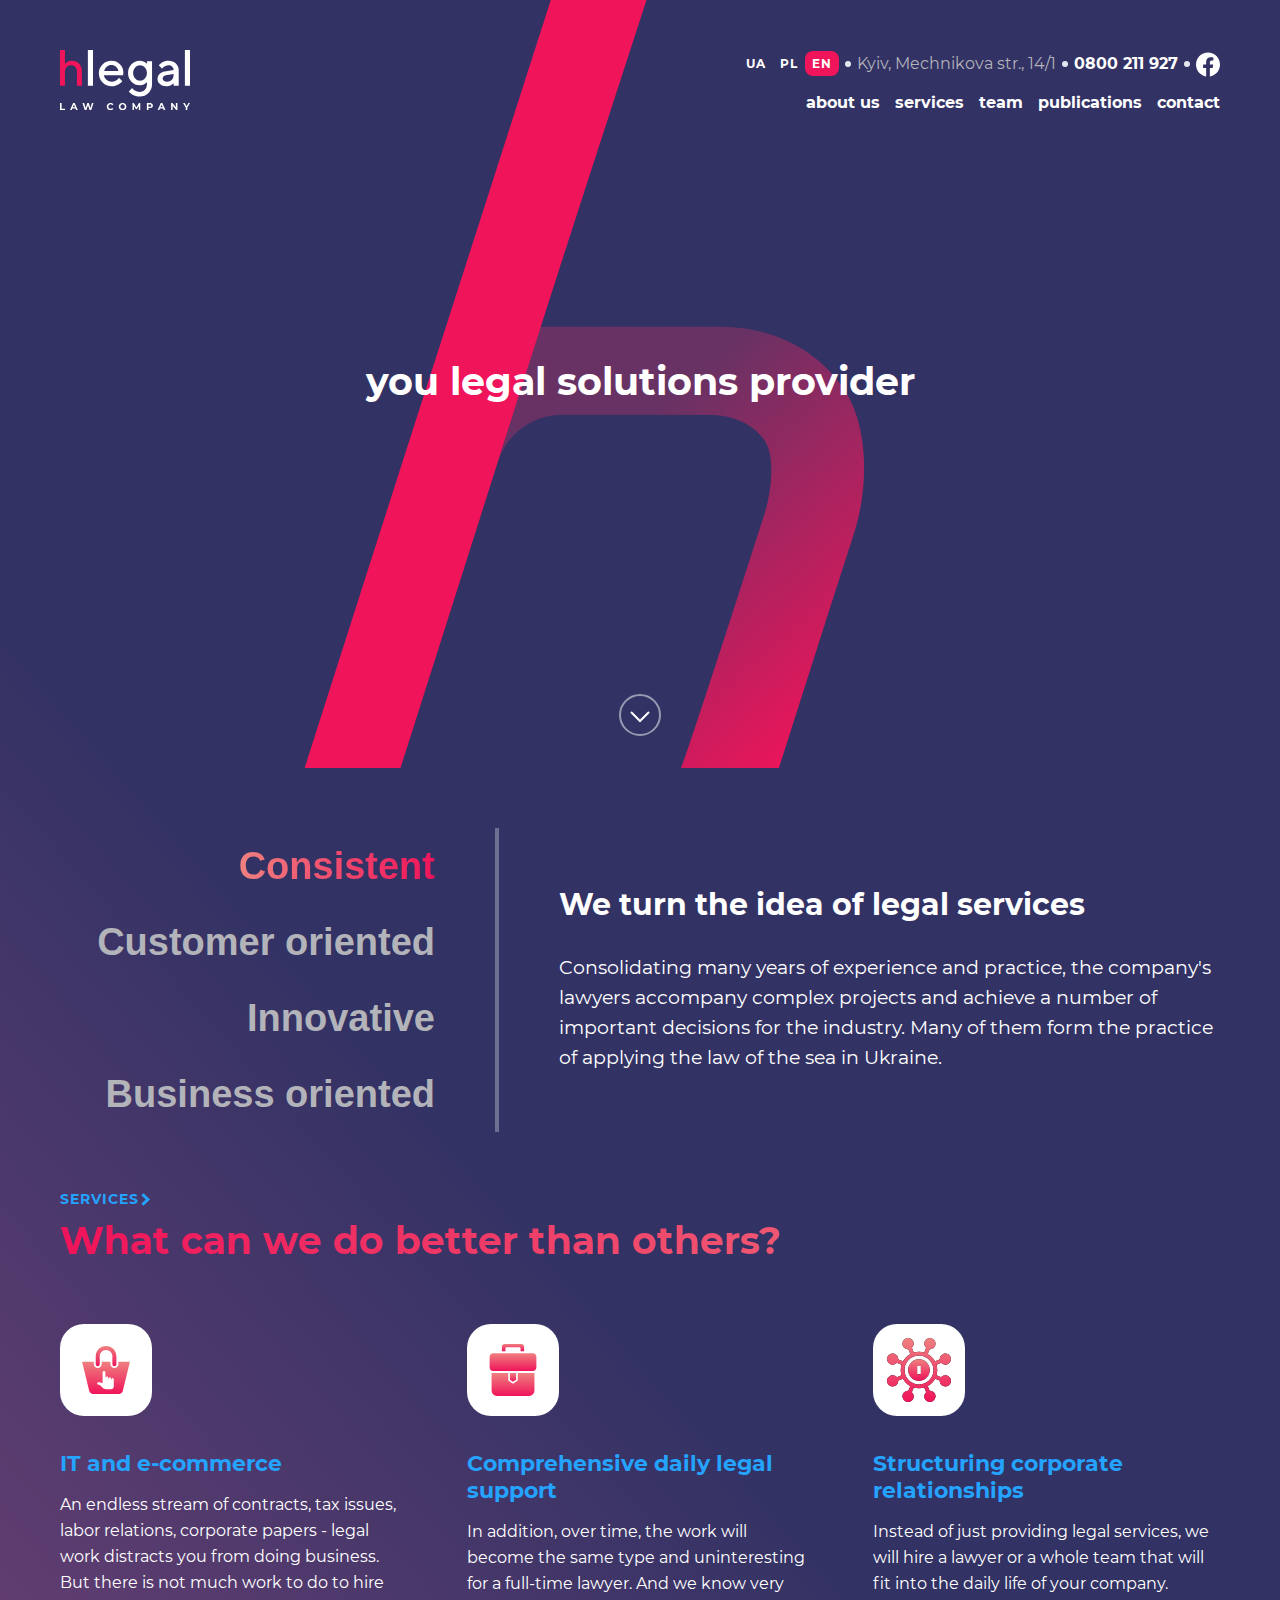
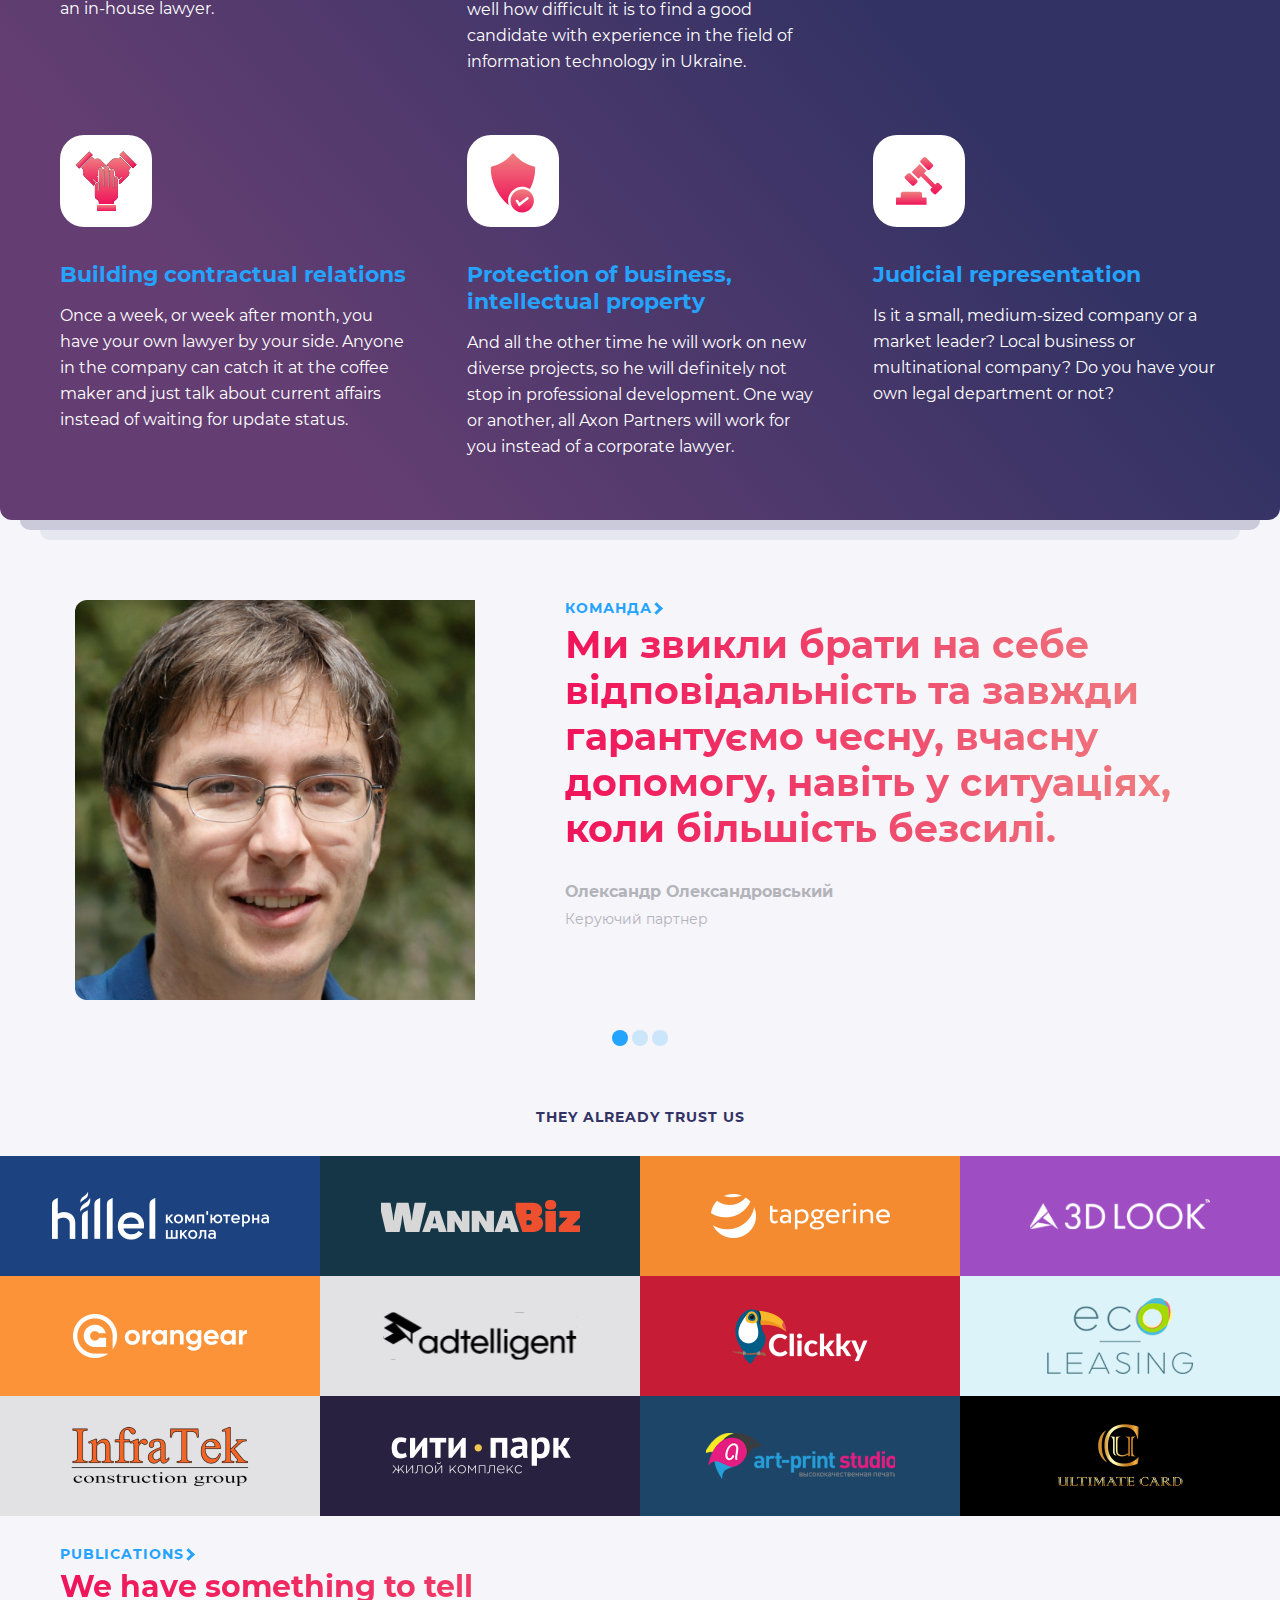
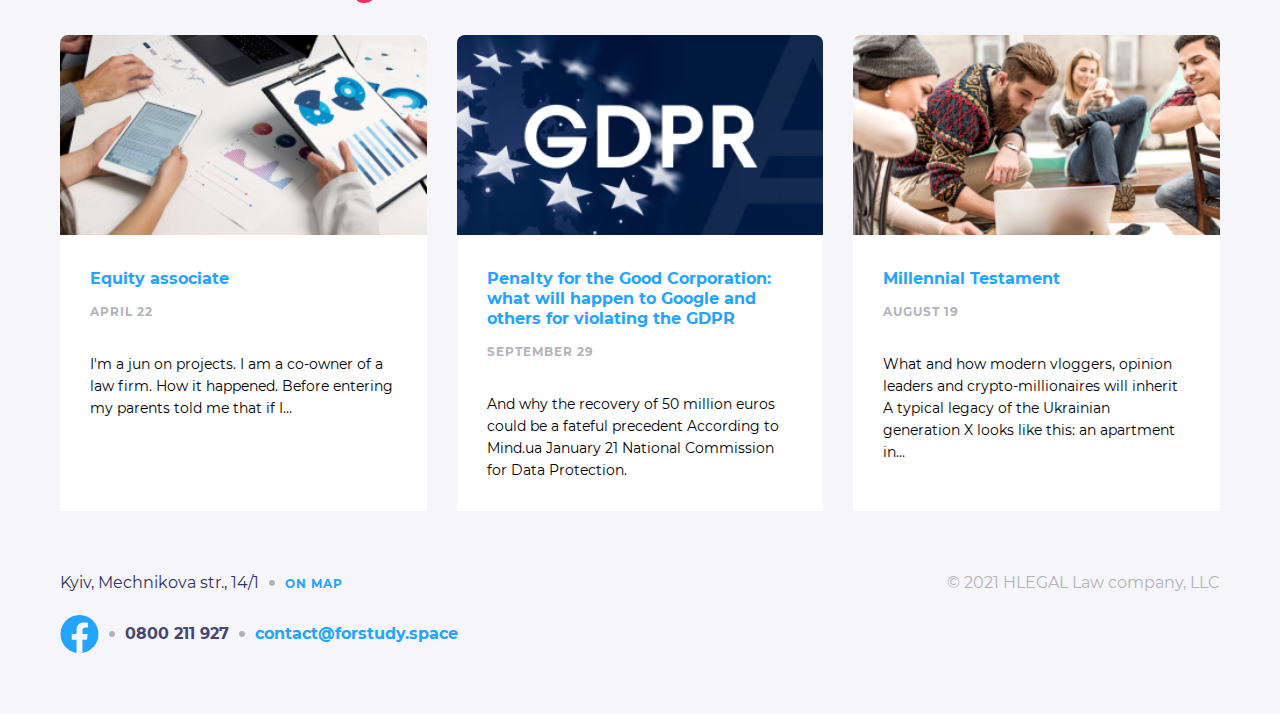
==== commit 0f30643b: "burger" ====
--- a/app/index.html
+++ b/app/index.html
@@ -8,6 +8,7 @@
     <title>Document</title>
 </head>
 <body class="body">
+    <div class="header__overlay"></div> 
     <div class="gradient">
         <div class="h-bg img-resonsive">
             <div class="container">
@@ -15,7 +16,7 @@
                     <div class="header__top">
                         <div class="header__lang">
                             <a class="header__lang-item" href="#">ua</a>
-                            <a class="header__lang-item" href="#">plc</a>
+                            <a class="header__lang-item" href="#">pl</a>
                             <a class="header__lang-item header__lang-item--active" href="#">en</a>
                         </div>
                         <div class="header__adress">Kyiv, Mechnikova str., 14/1</div>
@@ -32,14 +33,23 @@
                         </a>
                     </div>
                     <nav class="main-menu">
-                        <button class="main-menu__btn" type="button"></button>
-                        <ul class="main-menu__list">
-                            <li class="main-menu__item"><a class="main-menu__link" href="about.html">about us</a></li>
-                            <li class="main-menu__item"><a class="main-menu__link" href="#">services</a></li>
-                            <li class="main-menu__item"><a class="main-menu__link" href="#">team</a></li>
-                            <li class="main-menu__item"><a class="main-menu__link" href="#">publications</a></li>
-                            <li class="main-menu__item"><a class="main-menu__link" href="#">contact</a></li>
-                        </ul>
+                        <div class="main-menu__btn">
+                            <span></span>
+                            <span></span>
+                            <span></span>
+                        </div>
+                        <div class="main-menu__bg">
+                            <div class="main-menu__cross">
+                                <img src="./img/cross.svg" alt="cross">
+                            </div>
+                            <ul class="main-menu__list">
+                                <li class="main-menu__item"><a class="main-menu__link" href="about.html">about us</a></li>
+                                <li class="main-menu__item"><a class="main-menu__link" href="#">services</a></li>
+                                <li class="main-menu__item"><a class="main-menu__link" href="#">team</a></li>
+                                <li class="main-menu__item"><a class="main-menu__link" href="#">publications</a></li>
+                                <li class="main-menu__item"><a class="main-menu__link" href="#">contact</a></li>
+                            </ul>
+                        </div>
                     </nav>
                 </header>
                 <div class="h-bg__content">
@@ -242,5 +252,6 @@
             </div>
         </div>
     </footer>
+    <script src="js/script.js"></script>
 </body>
 </html>--- a/app/css/style.css
+++ b/app/css/style.css
@@ -24,6 +24,11 @@
   font-style: normal;
   font-weight: 400;
   background: #F5F5FA;
+}
+
+.body.no-scroll {
+  overflow: hidden;
+  height: 100%;
 }
 
 .container {
@@ -68,7 +73,7 @@
 }
 
 .h-bg {
-  background-image: url(../../img/symbol-sm.png);
+  background-image: url(../img/symbol-sm.png);
   background-repeat: no-repeat;
   -o-object-fit: cover;
      object-fit: cover;
@@ -117,7 +122,7 @@
 
 @media screen and (min-width: 768px) {
   .h-bg {
-    background-image: url(../../img/symbol-tabl.png);
+    background-image: url(../img/symbol-tabl.png);
     background-repeat: no-repeat;
     height: 1024px;
   }
@@ -129,7 +134,7 @@
 
 @media screen and (min-width: 1024px) {
   .h-bg {
-    background-image: url(../../img/symbol-lab.png);
+    background-image: url(../img/symbol-lab.png);
     background-position: center top;
     height: 768px;
   }
@@ -148,6 +153,28 @@
   -webkit-box-align: center;
       -ms-flex-align: center;
           align-items: center;
+}
+
+.header__overlay {
+  position: fixed;
+  top: 0;
+  bottom: 0;
+  left: 0;
+  right: 0;
+  width: 100%;
+  height: 100%;
+  background-color: #323264;
+  opacity: 0;
+  visibility: hidden;
+  cursor: pointer;
+  -webkit-transition: all .3s ease;
+  transition: all .3s ease;
+  z-index: 1;
+}
+
+.header__overlay.show {
+  opacity: 0.5;
+  visibility: visible;
 }
 
 .header__top {
@@ -276,7 +303,7 @@
 .header__page::before {
   content: '';
   display: inline-block;
-  background-image: url("../../img/slash-verysmall.svg");
+  background-image: url("../img/slash-verysmall.svg");
   width: 12px;
   height: 26px;
 }
@@ -301,6 +328,9 @@
     padding: 0 15px;
     background: none;
   }
+  .header__overlay {
+    display: none;
+  }
   .header__adress {
     display: -webkit-box;
     display: -ms-flexbox;
@@ -366,7 +396,7 @@
     content: '';
     margin: 0 4px;
     display: inline-block;
-    background-image: url("../../img/slash-small.svg");
+    background-image: url("../img/slash-small.svg");
     width: 21px;
     height: 47px;
   }
@@ -399,32 +429,90 @@
 }
 
 .main-menu__btn {
-  width: 32px;
-  height: 32px;
-  background-image: url(../../img/hamburger-white.png);
-  border: 0;
-  background-color: transparent;
+  width: 18px;
+  height: 12px;
+  position: relative;
   cursor: pointer;
 }
 
-.main-menu__btn--white {
-  background-image: url(../../img/hamburger.png);
-}
-
-.main-menu__list {
+.main-menu__btn span {
+  display: block;
+  width: 100%;
+  height: 2px;
+  background-color: #ffffff;
+  position: absolute;
+  -webkit-transition: all .3s ease;
+  transition: all .3s ease;
+}
+
+.main-menu__btn--white span {
+  background-color: #323264;
+}
+
+.main-menu__btn span:nth-child(1) {
+  top: 0;
+}
+
+.main-menu__btn span:nth-child(2) {
+  top: 50%;
+  -webkit-transform: translateY(-50%);
+          transform: translateY(-50%);
+}
+
+.main-menu__btn span:nth-child(3) {
+  bottom: 0;
+}
+
+.main-menu__btn.show {
+  display: none;
+}
+
+.main-menu__bg {
+  display: -webkit-box;
+  display: -ms-flexbox;
+  display: flex;
+  -webkit-box-orient: vertical;
+  -webkit-box-direction: normal;
+      -ms-flex-direction: column;
+          flex-direction: column;
+  z-index: 2;
   position: absolute;
   right: 0;
   top: 102px;
   width: 100%;
-  list-style: none;
-  padding: 64px 12px 12px 12px;
+  padding: 12px;
   text-align: center;
   background: #FFFFFF;
   border-radius: 12px 12px 0px 0px;
-  display: none;
-}
-
-.main-menu__list li:not(:last-child) {
+  -webkit-transform: translateX(-100%);
+          transform: translateX(-100%);
+  opacity: 0;
+  visibility: hidden;
+  -webkit-transition: all .3s ease;
+  transition: all .3s ease;
+}
+
+.main-menu__bg.show {
+  -webkit-transform: translateX(0);
+          transform: translateX(0);
+  opacity: 1;
+  visibility: visible;
+}
+
+.main-menu__cross {
+  -ms-flex-item-align: end;
+      align-self: flex-end;
+  width: 32px;
+  height: 32px;
+}
+
+.main-menu__list {
+  padding-top: 20px;
+  list-style: none;
+  padding-left: 0;
+}
+
+.main-menu__item:not(:last-child) {
   padding-bottom: 15px;
 }
 
@@ -437,11 +525,11 @@
   border-bottom: 2px solid transparent;
 }
 
-.main-menu__link:not(.main-menu__white--accent):hover {
+.main-menu__link:not(.main-menu__link--accent):hover {
   color: #0085FF;
 }
 
-.main-menu__link:not(.main-menu__white--accent):active {
+.main-menu__link:not(.main-menu__link--accent):active {
   color: #006CCF;
 }
 
@@ -453,10 +541,20 @@
   .main-menu__btn {
     display: none;
   }
+  .main-menu__cross {
+    display: none;
+  }
+  .main-menu__bg {
+    position: relative;
+    top: 0;
+    padding: 0;
+    -webkit-transform: translateX(0);
+            transform: translateX(0);
+    opacity: 1;
+    visibility: visible;
+    background-color: transparent;
+  }
   .main-menu__list {
-    position: relative;
-    right: 0;
-    top: 0;
     display: -webkit-box;
     display: -ms-flexbox;
     display: flex;
@@ -467,11 +565,11 @@
     border-radius: 0;
     padding: 0;
   }
-  .main-menu__list li {
+  .main-menu__item {
     margin-right: 15px;
     padding: 0;
   }
-  .main-menu__list li:not(:last-child) {
+  .main-menu__item:not(:last-child) {
     padding-bottom: 0;
   }
   .main-menu__link {
@@ -481,11 +579,11 @@
     color: #ffffff;
     font-weight: 700;
   }
-  .main-menu__link:not(.main-menu__white--accent):hover {
+  .main-menu__link:not(.main-menu__link--accent):hover {
     color: #F0145A;
     border-bottom: 2px solid #F0145A;
   }
-  .main-menu__link:not(.main-menu__white--accent):active {
+  .main-menu__link:not(.main-menu__link--accent):active {
     color: #F0145A;
     border-bottom: 2px solid #F0145A;
   }
@@ -511,7 +609,7 @@
         -ms-flex-pack: end;
             justify-content: flex-end;
   }
-  .main-menu li:last-child {
+  .main-menu__item:last-child {
     margin-right: 0;
   }
 }
@@ -664,8 +762,6 @@
     -webkit-box-align: center;
         -ms-flex-align: center;
             align-items: center;
-    padding-left: 120px;
-    padding-right: 120px;
   }
   .gradient-slider__block {
     width: 439px;
@@ -694,6 +790,13 @@
   }
 }
 
+@media screen and (min-width: 1440px) {
+  .gradient-slider {
+    padding-left: 120px;
+    padding-right: 120px;
+  }
+}
+
 .gradient-content {
   display: -webkit-box;
   display: -ms-flexbox;
@@ -1255,6 +1358,10 @@
   border: 3px solid #F0145A;
   border-left: 0;
   border-top: 0;
+}
+
+.main-content__item {
+  background-color: #ffffff;
 }
 
 .main-content__item img {
@@ -1661,7 +1768,7 @@
   padding-right: 8px;
   width: 32px;
   height: 32px;
-  background-image: url(../../img/flag.svg);
+  background-image: url(../img/flag.svg);
   background-repeat: no-repeat;
 }
 
@@ -1681,7 +1788,7 @@
   padding-right: 8px;
   width: 32px;
   height: 32px;
-  background-image: url(../../img/case.svg);
+  background-image: url(../img/case.svg);
   background-repeat: no-repeat;
 }
 
@@ -1701,7 +1808,7 @@
   padding-right: 8px;
   width: 32px;
   height: 32px;
-  background-image: url(../../img/star.svg);
+  background-image: url(../img/star.svg);
   background-repeat: no-repeat;
 }
 
@@ -1966,10 +2073,7 @@
     gap: 40px;
     padding: 30px 0;
   }
-  .main-slider__box img {
-    display: block;
-  }
-  .main-slider__item--display {
+  .main-slider__item-2--display, .main-slider__item-3--display, .main-slider__item-4--display {
     display: -webkit-box;
     display: -ms-flexbox;
     display: flex;
@@ -2019,7 +2123,7 @@
   width: 375px;
   height: 114px;
   margin: 0 -15px;
-  background-image: url(../../img/team-mob.png);
+  background-image: url(../img/team-mob.png);
   background-size: cover;
 }
 
@@ -2039,7 +2143,7 @@
     width: 100%;
     height: 234px;
     margin: 0;
-    background-image: url(../../img/team-labtop.png);
+    background-image: url(../img/team-labtop.png);
   }
   .team-pic p {
     padding-left: 50px;
@@ -2056,7 +2160,7 @@
     width: 100%;
     height: 312px;
     margin: 0;
-    background-image: url(../../img/team-dasktop.png);
+    background-image: url(../img/team-dasktop.png);
   }
   .team-pic p {
     padding-left: 50px;
@@ -2073,7 +2177,7 @@
     width: 100%;
     height: 438px;
     margin: 0;
-    background-image: url(../../img/team-big.png);
+    background-image: url(../img/team-big.png);
   }
   .team-pic p {
     padding-left: 50px;
